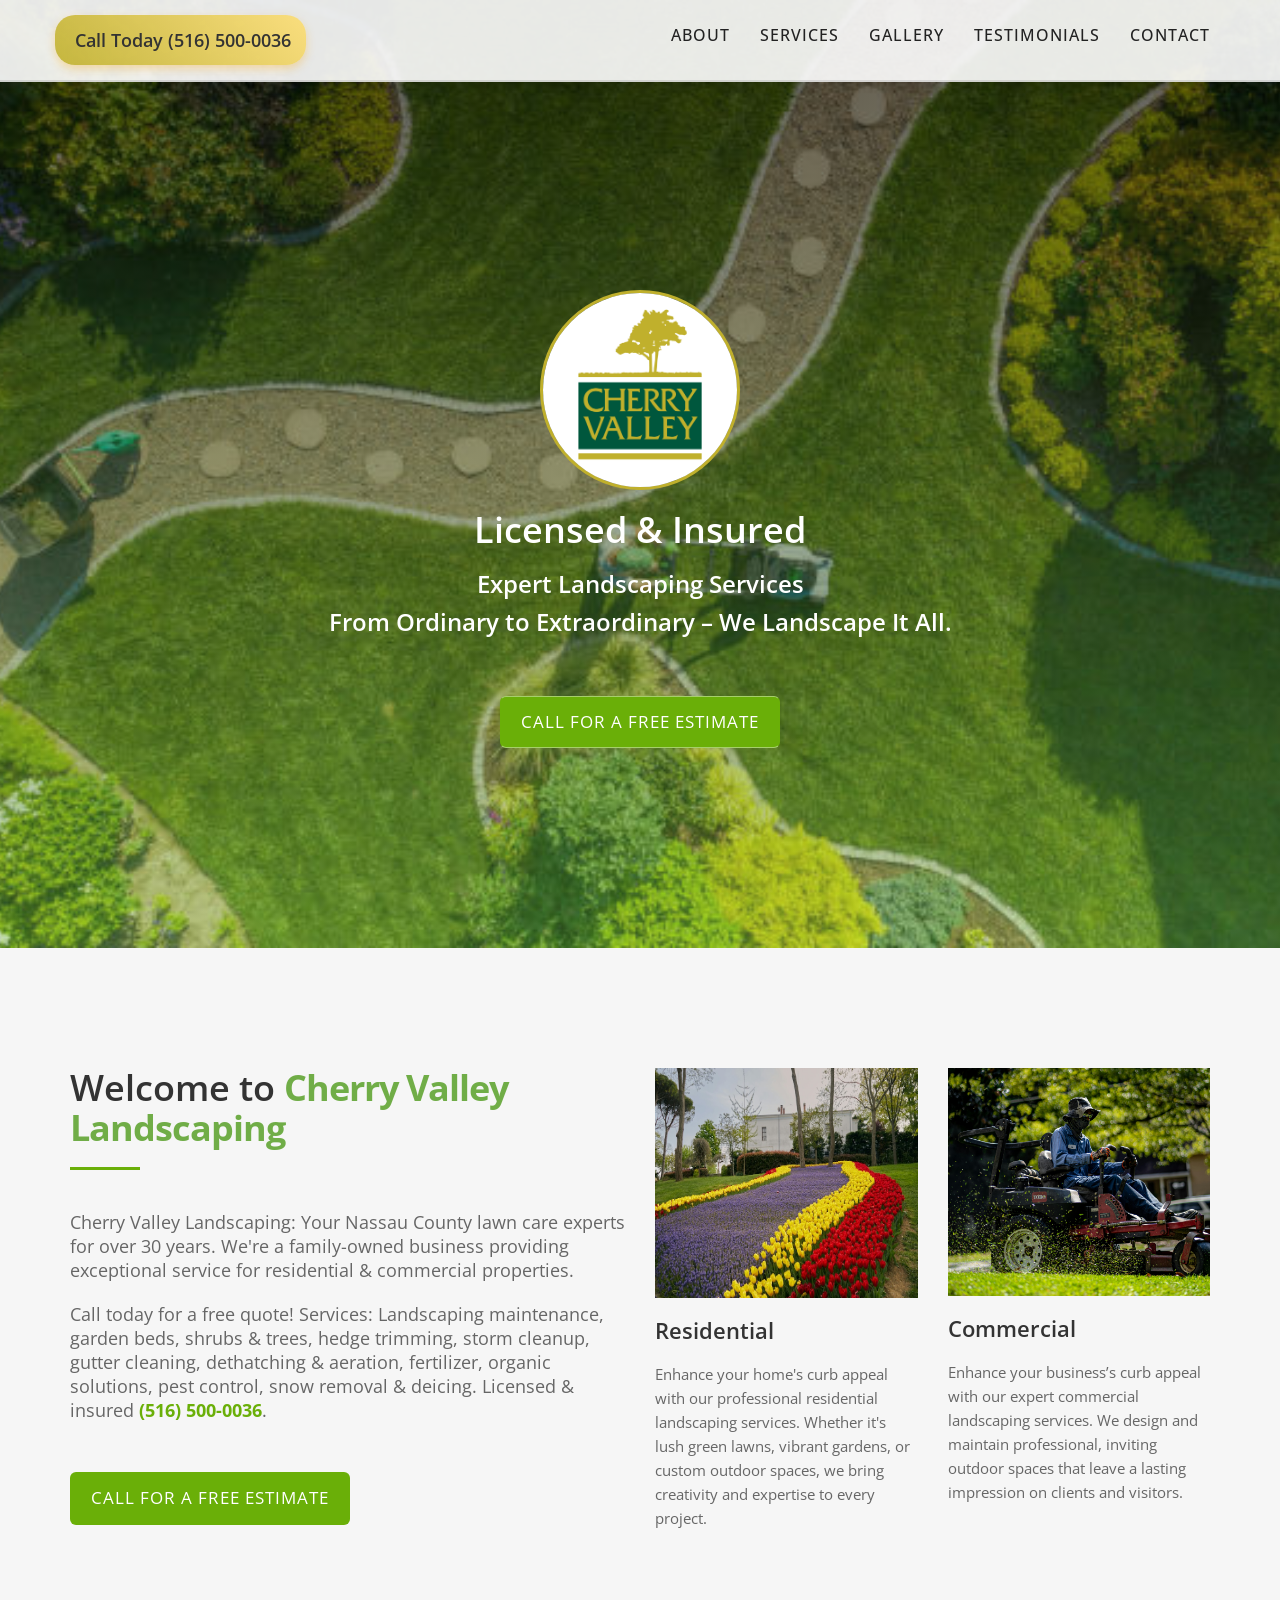
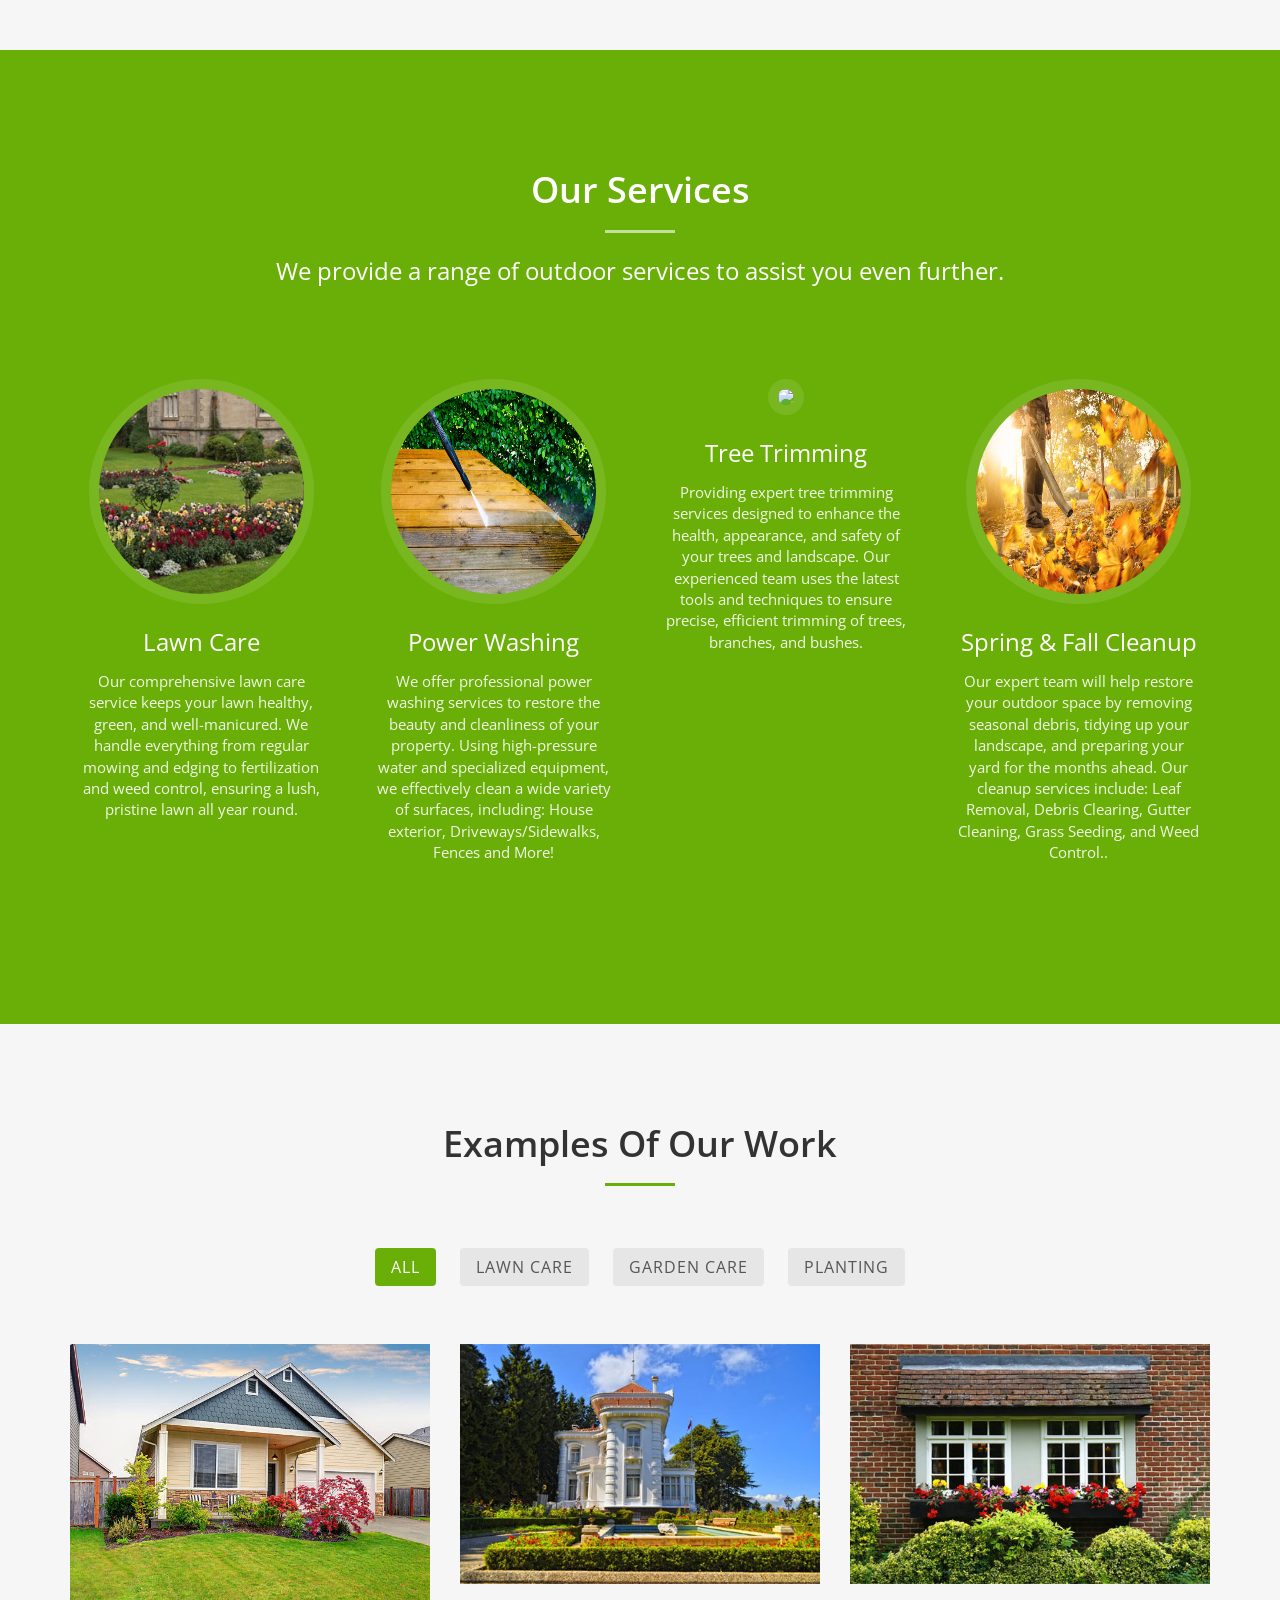
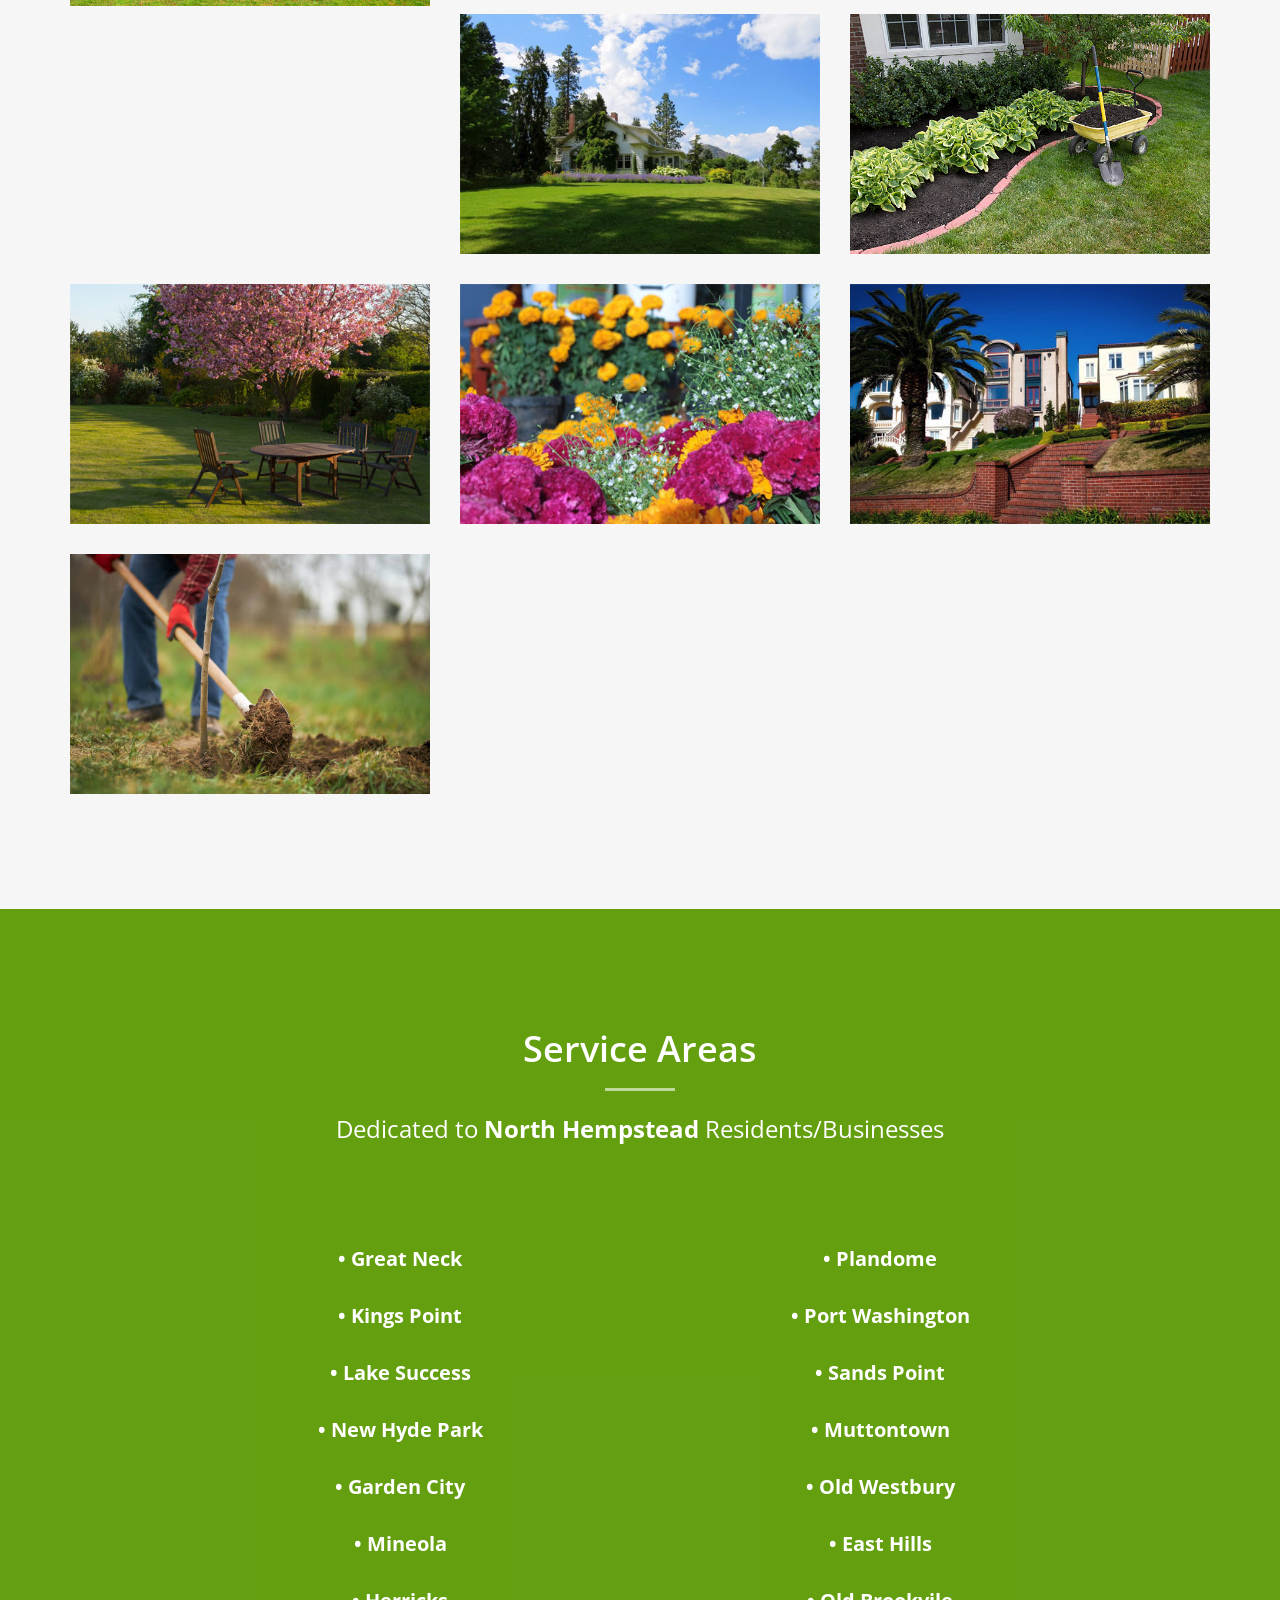
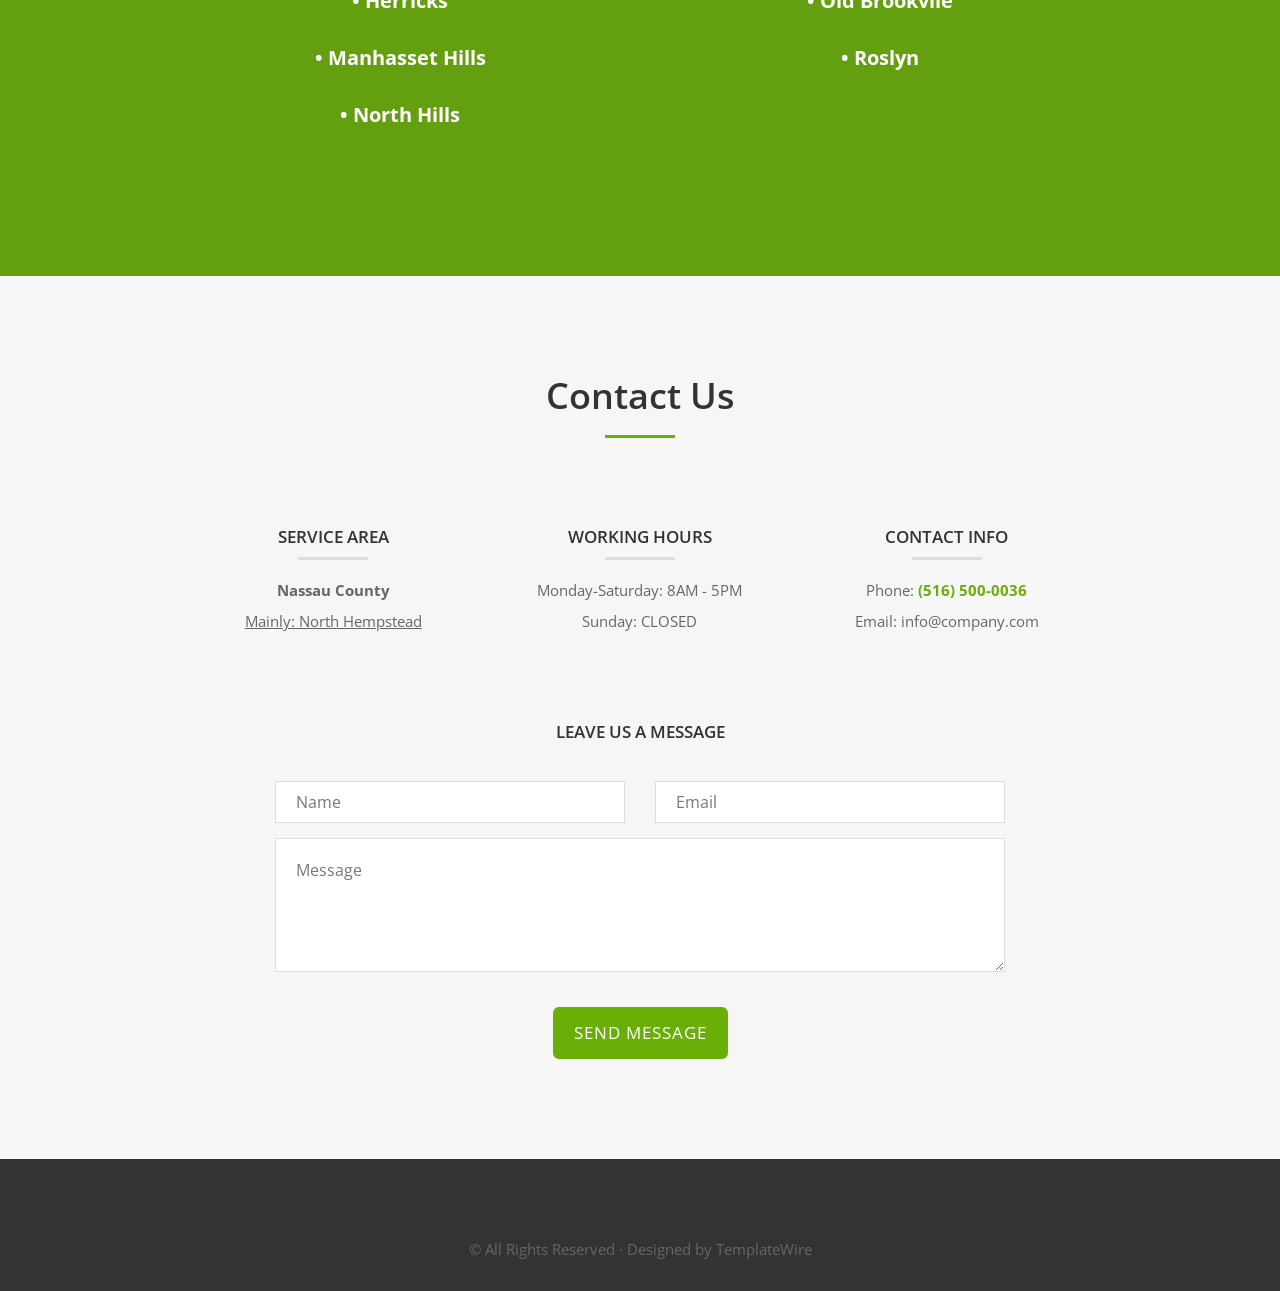
==== index.html @ ceebafac "feat: updated form" ====
<!DOCTYPE html>
<html lang="en">
<head>
<meta charset="utf-8">
<meta name="viewport" content="width=device-width, initial-scale=1">
<title>Cherry Valley Landscaping</title>
<meta name="description" content="Landscaping Done Right, Every Time.">
<meta name="author" content="">
<meta property="og:title" content="Cherry Valley Landscaping">
<meta property="og:description" content="Cherry Valley Landscaping: Your Nassau County lawn care experts for over 30 years. We're a family-owned business providing exceptional service for residential & commercial properties">
<meta property="og:image" content="img/cherry-valley-logo-2.png">
<meta property="og:url" content="https://cherryvalley-landscaping.com/">
<meta property="og:type" content="website">

<!-- Favicons
    ================================================== -->
<link rel="shortcut icon" href="img/favicon.ico" type="image/x-icon">
<link rel="apple-touch-icon" href="img/apple-touch-icon.png">

<!-- Bootstrap -->
<link rel="stylesheet" type="text/css"  href="css/bootstrap.css">
<link rel="stylesheet" type="text/css" href="fonts/font-awesome/css/font-awesome.css">
<!-- <link rel="stylesheet" href="https://cdnjs.cloudflare.com/ajax/libs/font-awesome/4.7.0/css/font-awesome.min.css"> -->

<!-- Slider
    ================================================== -->
<link href="css/owl.carousel.css" rel="stylesheet" media="screen">
<link href="css/owl.theme.css" rel="stylesheet" media="screen">

<!-- Stylesheet
    ================================================== -->
<link rel="stylesheet" type="text/css" href="css/style.css">
<link rel="stylesheet" type="text/css" href="css/nivo-lightbox/nivo-lightbox.css">
<link rel="stylesheet" type="text/css" href="css/nivo-lightbox/default.css">
<link href="https://fonts.googleapis.com/css?family=Open+Sans:300,400,600,700" rel="stylesheet">

<!-- HTML5 shim and Respond.js for IE8 support of HTML5 elements and media queries -->
<!-- WARNING: Respond.js doesn't work if you view the page via file:// -->
<!--[if lt IE 9]>
      <script src="https://oss.maxcdn.com/html5shiv/3.7.2/html5shiv.min.js"></script>
      <script src="https://oss.maxcdn.com/respond/1.4.2/respond.min.js"></script>
    <![endif]-->
<style>
  #header .logo-container {
    text-align: center;
    margin-bottom: 20px; /* Adjust spacing as needed */
  }

  #header .logo {
    width: 200px; /* Adjust size as needed */
    height: 200px; /* Ensure width and height are equal for a perfect circle */
    border-radius: 50%; /* Makes the image circular */
    border: 3px solid #c0b02c; /* Optional: Add a border */
    object-fit: cover; /* Ensures the image scales properly */
  }
</style>
</head>
<body id="page-top" data-spy="scroll" data-target=".navbar-fixed-top">
<!-- Navigation
    ==========================================-->
  <nav id="menu" class="navbar navbar-default navbar-fixed-top">
    <div class="container"> 
      <div class="navbar-header">
        <!-- Mobile Toggle Button -->
        <button type="button" class="navbar-toggle collapsed" data-toggle="collapse" data-target="#bs-navbar">
          <span class="sr-only">Toggle navigation</span> 
          <span class="icon-bar"></span> 
          <span class="icon-bar"></span> 
          <span class="icon-bar"></span> 
        </button>
        
        <!-- Navbar Brand (Phone Number) -->
        <a class="navbar-brand page-scroll" href="tel:516-500-0036">
          <i class="fa fa-phone"></i> Call Today (516) 500-0036
        </a>
      </div>
  
      <!-- Navbar Links -->
      <div class="collapse navbar-collapse" id="bs-navbar">
        <ul class="nav navbar-nav navbar-right">
          <li><a href="#about" class="page-scroll">About</a></li>
          <li><a href="#services" class="page-scroll">Services</a></li>
          <li><a href="#portfolio" class="page-scroll">Gallery</a></li>
          <li><a href="#testimonials" class="page-scroll">Testimonials</a></li>
          <li><a href="#contact" class="page-scroll">Contact</a></li>
        </ul>
      </div>
    </div>
  </nav>
    
<!-- Header -->
<header id="header">
  <div class="intro">
    <div class="overlay">
      <div class="container">
        <div class="row">
          <div class="col-md-8 col-md-offset-2 intro-text">
            <!-- Logo Section -->
            <div class="logo-container">
              <img src="img/cherry-valley-logo-2.png" alt="Logo" class="logo">
            </div>
            <!-- Content -->
            <h2 style="color: #ffff;">Licensed & Insured</h2>
            <p style="margin-top: 0px; margin-bottom: 0px; font-weight: 600; font-size: x-large;">Expert Landscaping Services</p>
            <p style="margin-top: 10px; font-weight: 600; font-size: x-large;">From Ordinary to Extraordinary – We Landscape It All.</p>
            <a href="tel:516-500-0036" class="btn btn-custom btn-lg page-scroll">Call For A Free Estimate</a>
          </div>
        </div>
      </div>
    </div>
  </div>
</header>
<!-- About Section -->
<div id="about">
  <div class="container">
    <div class="row">
      <div class="col-xs-12 col-md-6">
        <div class="about-text">
          <h2>Welcome to <span>Cherry Valley Landscaping</span></h2>
          <hr>
          <p style="font-size: large;">Cherry Valley Landscaping: Your Nassau County lawn care experts for over 30 years. We're a family-owned business providing exceptional service for residential & commercial properties.</p>
          <p style="font-size: large;">Call today for a free quote! Services: Landscaping maintenance, garden beds, shrubs & trees, hedge trimming, storm cleanup, gutter cleaning, dethatching & aeration, fertilizer, organic solutions, pest control, snow removal & deicing. Licensed & insured <a href="tel:516-500-0036" style="font-weight:bold;">(516) 500-0036</a>.</p>
          <a href="tel:516-500-0036" class="btn btn-custom btn-lg page-scroll">Call For A Free Estimate</a> </div>
      </div>
      <div class="col-xs-12 col-md-3">
        <div class="about-media"> <img style="height: 230px;" src="img/garden-care-about.jpg" alt=" "> </div>
        <div class="about-desc">
          <h3>Residential</h3>
          <p>Enhance your home's curb appeal with our professional residential landscaping services. Whether it's lush green lawns, vibrant gardens, or custom outdoor spaces, we bring creativity and expertise to every project.</p>
        </div>
      </div>
      <div class="col-xs-12 col-md-3">
        <div class="about-media"> <img src="img/lawn-mowing-motorized.jpg" alt=" "> </div>
        <div class="about-desc">
          <h3>Commercial</h3>
          <p>Enhance your business’s curb appeal with our expert commercial landscaping services. We design and maintain professional, inviting outdoor spaces that leave a lasting impression on clients and visitors.</p>
        </div>
      </div>
    </div>
  </div>
</div>
<!-- Services Section -->
<div id="services">
  <div class="container">
    <div class="col-md-10 col-md-offset-1 section-title text-center">
      <h2>Our Services</h2>
      <hr>
      <h3>We provide a range of outdoor services to assist you even further.</h3>
    </div>
    <div class="row">
      <div class="col-md-3 text-center">
        <div class="service-media"> <img src="img/services/service-2.jpg" alt=" "> </div>
        <div class="service-desc">
          <h3>Lawn Care</h3>
          <p>Our comprehensive lawn care service keeps your lawn healthy, green, and well-manicured. We handle everything from regular mowing and edging to fertilization and weed control, ensuring a lush, pristine lawn all year round.</p>
        </div>
      </div>
      <div class="col-md-3 text-center">
        <div class="service-media"> <img src="img/services/powerwashing.jpg" alt=" "> </div>
        <div class="service-desc">
          <h3>Power Washing</h3>
          <p>We offer professional power washing services to restore the beauty and cleanliness of your property. Using high-pressure water and specialized equipment, we effectively clean a wide variety of surfaces, including: House exterior, Driveways/Sidewalks, Fences and More!</p>
        </div>
      </div>
      <div class="col-md-3 text-center">
        <div class="service-media"> <img src="img/services/shrub-trimming.jpg" alt=" "> </div>
        <div class="service-desc">
          <h3>Tree Trimming</h3>
          <p>Providing expert tree trimming services designed to enhance the health, appearance, and safety of your trees and landscape. Our experienced team uses the latest tools and techniques to ensure precise, efficient trimming of trees, branches, and bushes.</p>
        </div>
      </div>
      <div class="col-md-3 text-center">
        <div class="service-media"> <img src="img/services/fall-cleaning.jpg" alt=" "> </div>
        <div class="service-desc">
          <h3>Spring & Fall Cleanup</h3>
          <p>Our expert team will help restore your outdoor space by removing seasonal debris, tidying up your landscape, and preparing your yard for the months ahead. Our cleanup services include: Leaf Removal, Debris Clearing, Gutter Cleaning, Grass Seeding, and Weed Control..</p>
        </div>
      </div>
    </div>
  </div>
</div>
<!-- Gallery Section -->
<div id="portfolio">
  <div class="container">
    <div class="section-title text-center center">
      <h2>Examples Of Our Work</h2>
      <hr>
      <!-- <p>Lorem ipsum dolor sit amet, consectetur adipiscing elit duis sed dapibus leonec.</p> -->
    </div>
    <div class="categories">
      <ul class="cat">
        <li>
          <ol class="type">
            <li><a href="#" data-filter="*" class="active">All</a></li>
            <li><a href="#" data-filter=".lawn">Lawn Care</a></li>
            <li><a href="#" data-filter=".garden">Garden Care</a></li>
            <li><a href="#" data-filter=".planting">Planting</a></li>
          </ol>
        </li>
      </ul>
      <div class="clearfix"></div>
    </div>
    <div class="row">
      <div class="portfolio-items">
        <div class="col-sm-6 col-md-4 lawn">
          <div class="portfolio-item">
            <div class="hover-bg"> <a href="img/portfolio/demo-house-2.jpg" title="Project Title" data-lightbox-gallery="gallery1">
              <div class="hover-text">
                <!-- <h4>Lorem Ipsum</h4> -->
              </div>
              <img src="img/portfolio/demo-house-2.jpg" class="img-responsive" alt="Project Title"> </a> </div>
          </div>
        </div>
        <div class="col-sm-6 col-md-4 planting">
          <div class="portfolio-item">
            <div class="hover-bg"> <a href="img/portfolio/02-large.jpg" title="Project Title" data-lightbox-gallery="gallery1">
              <div class="hover-text">
                <!-- <h4>Adipiscing Elit</h4> -->
              </div>
              <img src="img/portfolio/02-small.jpg" class="img-responsive" alt="Project Title"> </a> </div>
          </div>
        </div>
        <div class="col-sm-6 col-md-4 lawn">
          <div class="portfolio-item">
            <div class="hover-bg"> <a href="img/portfolio/03-large.jpg" title="Project Title" data-lightbox-gallery="gallery1">
              <div class="hover-text">
                <!-- <h4>Lorem Ipsum</h4> -->
              </div>
              <img src="img/portfolio/03-small.jpg" class="img-responsive" alt="Project Title"> </a> </div>
          </div>
        </div>
        <div class="col-sm-6 col-md-4 lawn">
          <div class="portfolio-item">
            <div class="hover-bg"> <a href="img/portfolio/04-large.jpg" title="Project Title" data-lightbox-gallery="gallery1">
              <div class="hover-text">
                <!-- <h4>Lorem Ipsum</h4> -->
              </div>
              <img src="img/portfolio/04-small.jpg" class="img-responsive" alt="Project Title"> </a> </div>
          </div>
        </div>
        <div class="col-sm-6 col-md-4 planting">
          <div class="portfolio-item">
            <div class="hover-bg"> <a href="img/portfolio/repotting.jpg" title="Project Title" data-lightbox-gallery="gallery1">
              <div class="hover-text">
                <!-- <h4>Adipiscing Elit</h4> -->
              </div>
              <img src="img/portfolio/repotting.jpg" class="img-responsive" alt="Project Title"> </a> </div>
          </div>
        </div>
        <div class="col-sm-6 col-md-4 garden">
          <div class="portfolio-item">
            <div class="hover-bg"> <a href="img/portfolio/06-large.jpg" title="Project Title" data-lightbox-gallery="gallery1">
              <div class="hover-text">
                <!-- <h4>Dolor Sit</h4> -->
              </div>
              <img src="img/portfolio/06-small.jpg" class="img-responsive" alt="Project Title"> </a> </div>
          </div>
        </div>
        <div class="col-sm-6 col-md-4 garden">
          <div class="portfolio-item">
            <div class="hover-bg"> <a href="img/portfolio/07-large.jpg" title="Project Title" data-lightbox-gallery="gallery1">
              <div class="hover-text">
                <!-- <h4>Dolor Sit</h4> -->
              </div>
              <img src="img/portfolio/07-small.jpg" class="img-responsive" alt="Project Title"> </a> </div>
          </div>
        </div>
        <div class="col-sm-6 col-md-4 lawn">
          <div class="portfolio-item">
            <div class="hover-bg"> <a href="img/portfolio/08-large.jpg" title="Project Title" data-lightbox-gallery="gallery1">
              <div class="hover-text">
                <!-- <h4>Lorem Ipsum</h4> -->
              </div>
              <img src="img/portfolio/08-small.jpg" class="img-responsive" alt="Project Title"> </a> </div>
          </div>
        </div>
        <div class="col-sm-6 col-md-4 planting">
          <div class="portfolio-item">
            <div class="hover-bg"> <a href="img/portfolio/treeplanting.jpg" title="Project Title" data-lightbox-gallery="gallery1">
              <div class="hover-text">
                <!-- <h4>Adipiscing Elit</h4> -->
              </div>
              <img src="img/portfolio/treeplanting.jpg" class="img-responsive" alt="Project Title"> </a> </div>
          </div>
        </div>
      </div>
    </div>
  </div>
</div>
<!-- Testimonials Section -->
<!-- <div id="testimonials" class="text-center">
  <div class="overlay">
    <div class="container">
      <div class="section-title">
        <h2>Testimonials</h2>
        <hr>
      </div>
      <div class="row">
        <div class="col-md-10 col-md-offset-1">
          <div id="testimonial" class="owl-carousel owl-theme">
            <div class="item">
              <p>"Lorem ipsum dolor sit amet, consectetur adipiscing elit. Duis sed dapibus leo nec ornare diam. Sed commodo nibh ante facilisis bibendum dolor feugiat at duis sed dapibus leo nec ornare diam."</p>
              <p>- John DOE, Parker County, TX</p>
            </div>
            <div class="item">
              <p>"Lorem ipsum dolor sit amet, consectetur adipiscing elit. Duis sed dapibus leo nec ornare diam. Sed commodo nibh ante facilisis bibendum dolor feugiat at duis sed dapibus leo nec ornare diam."</p>
              <p>- Jenny DOE, Parker County, TX</p>
            </div>
            <div class="item">
              <p>"Lorem ipsum dolor sit amet, consectetur adipiscing elit. Duis sed dapibus leo nec ornare diam. Sed commodo nibh ante facilisis bibendum dolor feugiat at duis sed dapibus leo nec ornare diam."</p>
              <p>- John DOE, Parker County, TX</p>
            </div>
            <div class="item">
              <p>"Lorem ipsum dolor sit amet, consectetur adipiscing elit. Duis sed dapibus leo nec ornare diam. Sed commodo nibh ante facilisis bibendum dolor feugiat at duis sed dapibus leo nec ornare diam."</p>
              <p>- John DOE, Parker County, TX</p>
            </div>
          </div>
        </div>
      </div>
    </div>
  </div>
</div> -->
<!-- Service Areas -->
<div id="service-areas" class="text-center">
  <div class="overlay">
    <div class="container">
      <div class="col-md-10 col-md-offset-1 section-title text-center">
        <h2>Service Areas</h2>
        <hr>
        <h3 style="color: #fff; font-size: 24px; font-weight: 400; padding: 5px 0;">Dedicated to <span style="font-weight: bold;">North Hempstead</span> Residents/Businesses</h3>
      </div>
      <div class="row">
        <div class="col-md-10 col-md-offset-1">
          <ul class="location-list">
            <li class="item">
              <p style="font-weight: bold;">• Great Neck</p>
              <p style="font-weight: bold;">• Kings Point</p>
              <p style="font-weight: bold;">• Lake Success</p>
              <p style="font-weight: bold;">• New Hyde Park</p>
              <p style="font-weight: bold;">• Garden City</p>
              <p style="font-weight: bold;">• Mineola</p>
              <p style="font-weight: bold;">• Herricks</p>
              <p style="font-weight: bold;">• Manhasset Hills</p>
              <p style="font-weight: bold;">• North Hills</p>
            </li>
            <li class="item">
              <p style="font-weight: bold;">• Plandome</p>
              <p style="font-weight: bold;">• Port Washington</p>
              <p style="font-weight: bold;">• Sands Point</p>
              <p style="font-weight: bold;">• Muttontown</p>
              <p style="font-weight: bold;">• Old Westbury</p>
              <p style="font-weight: bold;">• East Hills</p>
              <p style="font-weight: bold;">• Old Brookvile</p>
              <p style="font-weight: bold;">• Roslyn</p>
            </li>
          </ul>
        </div>
      </div>
    </div>
  </div>
</div>
<!-- Contact Section -->
<div id="contact" class="text-center">
  <div class="container">
    <div class="section-title text-center">
      <h2>Contact Us</h2>
      <hr>
      <!-- <p>Lorem ipsum dolor sit amet, consectetur adipiscing elit duis sed dapibus leonec.</p> -->
    </div>
    <div class="col-md-10 col-md-offset-1 contact-info">
      <div class="col-md-4">
        <h3>Service Area</h3>
        <hr>
        <div class="contact-item">
          <p style="font-weight: bold;">Nassau County</p>
          <p style="text-decoration: underline;">Mainly: North Hempstead</p>
        </div>
      </div>
      <div class="col-md-4">
        <h3>Working Hours</h3>
        <hr>
        <div class="contact-item">
          <p>Monday-Saturday: 8AM - 5PM</p>
          <p>Sunday: CLOSED</p>
        </div>
      </div>
      <div class="col-md-4">
        <h3>Contact Info</h3>
        <hr>
        <div class="contact-item">
          <p>Phone: <a href="tel:516-500-0036" style="font-weight:bold;">(516) 500-0036</a></p>
          <p>Email: info@company.com</p>
        </div>
      </div>
    </div>
    <div class="col-md-8 col-md-offset-2">
      <h3>Leave us a message</h3>
      <form name="sentMessage" id="contactForm" novalidate>
        <div class="row">
          <div class="col-md-6">
            <div class="form-group">
              <input type="text" id="name" class="form-control" placeholder="Name" name="entry.2005620554" required="required">
              <p class="help-block text-danger"></p>
            </div>
          </div>
          <div class="col-md-6">
            <div class="form-group">
              <input type="email" id="email" class="form-control" placeholder="Email" name="entry.1045781291" required="required">
              <p class="help-block text-danger"></p>
            </div>
          </div>
        </div>
        <div class="form-group">
          <textarea name="message" id="message" class="form-control" rows="4" placeholder="Message" required name="entry.839337160"></textarea>
          <p class="help-block text-danger"></p>
        </div>
        <div id="success"></div>
        <button type="submit" class="btn btn-custom btn-lg">Send Message</button>
      </form>
    </div>
  </div>
</div>
<!-- Footer Section -->
<div id="footer">
  <div class="container text-center">
    <div class="col-md-8 col-md-offset-2">
      <div class="social">
        <ul>
          <!-- <li><a href="#"><i class="fa fa-facebook"></i></a></li>
          <li><a href="#"><i class="fa fa-twitter"></i></a></li>
          <li><a href="#"><i class="fa fa-google-plus"></i></a></li> -->
        </ul>
      </div>
      <p>&copy; All Rights Reserved · Designed by TemplateWire</a></p>
    </div>
  </div>
</div>
<script type="text/javascript" src="js/jquery.1.11.1.js"></script> 
<script type="text/javascript" src="js/bootstrap.js"></script> 
<script type="text/javascript" src="js/SmoothScroll.js"></script> 
<script type="text/javascript" src="js/nivo-lightbox.js"></script> 
<script type="text/javascript" src="js/jquery.isotope.js"></script> 
<script type="text/javascript" src="js/owl.carousel.js"></script> 
<script type="text/javascript" src="js/jqBootstrapValidation.js"></script> 
<script type="text/javascript" src="js/contact_me.js"></script> 
<script type="text/javascript" src="js/main.js"></script>
</body>
</html>
---- css/style.css ----
body, html {
	font-family: 'Open Sans', sans-serif;
	text-rendering: optimizeLegibility !important;
	-webkit-font-smoothing: antialiased !important;
	color: #666;
	font-weight: 400;
	width: 100% !important;
	height: 100% !important;
}
h2 {
	margin: 0 0 20px 0;
	font-weight: 600;
	font-size: 36px;
	color: #333;
}
h3, h4 {
	font-size: 20px;
	font-weight: 400;
	color: #333;
}
h5 {
	text-transform: uppercase;
	font-weight: 700;
	line-height: 20px;
}
p {
	font-size: 15px;
}
p.intro {
	margin: 12px 0 0;
	line-height: 24px;
}
a {
	color: #6aaf08;
	font-weight: 400;
}
a:hover, a:focus {
	text-decoration: none;
	color: #222;
}
ul, ol {
	list-style: none;
}
.clearfix:after {
	visibility: hidden;
	display: block;
	font-size: 0;
	content: " ";
	clear: both;
	height: 0;
}
.clearfix {
	display: inline-block;
}
* html .clearfix {
	height: 1%;
}
.clearfix {
	display: block;
}
ul, ol {
	padding: 0;
	webkit-padding: 0;
	moz-padding: 0;
}
hr {
	height: 3px;
	width: 70px;
	text-align: center;
	position: relative;
	background: #6aaf08;
	margin: 0 auto;
	margin-bottom: 20px;
	border: 0;
}
/* Navigation */
/* General Navbar Styling */
#menu {
	padding: 15px;
	transition: all 0.5s ease-in-out;
	background-color: rgba(255, 255, 255, 0.9); /* Light background for visibility */
	border-bottom: 2px solid rgba(0, 0, 0, 0.1);
	box-shadow: 0 2px 10px rgba(0, 0, 0, 0.1);
}

/* Style the hamburger menu button */
.navbar-toggle {
	background-color: transparent; /* Dark background */
	border-color: #00573d !important; /* Slightly lighter border */
}

/* Change the three bars inside the hamburger menu */
.navbar-toggle .icon-bar {
	background-color: #00573d; /* White bars */
}

/* Change the hover effect */
.navbar-toggle:hover, .navbar-toggle:focus {
	background-color: #00573d; /* Slightly lighter dark */
	border-color: #00573d;
}

/* Style menu items */
.navbar-default .navbar-nav > li > a {
	color: #222 !important; /* Dark text */
	font-weight: bold;
	padding: 10px 15px;
}
/* --? */

/* Hover effect for menu items */
/* .navbar-default .navbar-nav > li > a:hover {
	color: #6aaf08;
} */

/* Navbar Brand (Phone Link) */
#menu .navbar-brand {
	font-size: 18px;
	font-weight: 600;
	color: #333;
	display: inline-flex;
	align-items: center;
	gap: 5px;
	background: linear-gradient(45deg, rgba(192, 176, 44, 0.9), rgba(255, 220, 100, 0.8));
	padding: 10px 15px;
	border-radius: 20px;
	text-decoration: none;
	box-shadow: 0 4px 10px rgba(255, 165, 0, 0.3);
}

#menu .navbar-brand:hover {
	transform: translateY(-2px);
	box-shadow: 0 6px 15px rgba(255, 165, 0, 0.4);
}

/* Navbar Links */
#menu.navbar-default .navbar-nav > li > a {
	text-transform: uppercase;
	color: #333;
	font-size: 16px;
	font-weight: 500;
	letter-spacing: 1px;
	padding: 10px 15px;
	transition: all 0.3s ease;
}

/* Hover Effect */
#menu.navbar-default .navbar-nav > li > a:hover {
	color: #6aaf08;
	text-decoration: underline;
}

/* Active Link */
.navbar-default .navbar-nav > .active > a, 
.navbar-default .navbar-nav > .active > a:hover, 
.navbar-default .navbar-nav > .active > a:focus {
	color: #6aaf08;
	background-color: transparent;
}

/* Navbar Toggle Button (Hamburger) */
/* .navbar-toggle {
	border-radius: 4px;
	border: 1px solid #6aaf08;
}

.navbar-default .navbar-toggle:hover, 
.navbar-default .navbar-toggle:focus {
	background-color: #6aaf08;
	border-color: #6aaf08;
} */

.navbar-default .navbar-toggle .icon-bar {
	background-color: #00573d;
}

/* Responsive Adjustments */
@media (max-width: 768px) {
	#menu {
		padding: 10px;
	}

	#menu .navbar-brand {
		font-size: 16px;
		padding: 8px 12px;
	}

	#menu .navbar-nav > li > a {
		font-size: 14px;
		padding: 10px;
	}
}
/* -- */
.section-title {
	margin-bottom: 70px;
}
.section-title p {
	font-size: 18px;
	color: #666;
}
.btn-custom {
	text-transform: uppercase;
	color: #fff;
	background-color: #6aaf08;
	padding: 14px 20px;
	letter-spacing: 1px;
	margin: 0;
	font-size: 17px;
	font-weight: 400;
	border-radius: 6px;
	margin-top: 20px;
	transition: all 0.3s;
}
.btn-custom:hover, .btn-custom:focus, .btn-custom.focus, .btn-custom:active, .btn-custom.active {
	color: #fff;
	background-color: #5f9d07;
}
.btn:active, .btn.active {
	background-image: none;
	outline: 0;
	-webkit-box-shadow: none;
	box-shadow: none;
}
a:focus, .btn:focus, .btn:active:focus, .btn.active:focus, .btn.focus, .btn:active.focus, .btn.active.focus {
	outline: none;
	outline-offset: none;
}
/* Header Section */
.intro {
	display: table;
	width: 100%;
	padding: 0;
	background: url(../img/lawn-mowing.jpg) top center no-repeat;
	background-color: #e5e5e5;
	-webkit-background-size: cover;
	-moz-background-size: cover;
	background-size: cover;
	-o-background-size: cover;
}
.intro .overlay {
	/* Permalink - use to edit and share this gradient: http://colorzilla.com/gradient-editor/#000000+0,70ad47+100&0.6+0,0.4+100 */
	background: -moz-linear-gradient(top, rgba(0,0,0,0.6) 0%, rgba(112,173,71,0.4) 100%); /* FF3.6-15 */
	background: -webkit-linear-gradient(top, rgba(0,0,0,0.6) 0%, rgba(112,173,71,0.4) 100%); /* Chrome10-25,Safari5.1-6 */
	background: linear-gradient(to bottom, rgba(0,0,0,0.6) 0%, rgba(112,173,71,0.4) 100%); /* W3C, IE10+, FF16+, Chrome26+, Opera12+, Safari7+ */
filter: progid:DXImageTransform.Microsoft.gradient( startColorstr='#99000000', endColorstr='#6670ad47', GradientType=0 ); /* IE6-9 */
}
.intro .fa {
	font-size: 94px;
	margin-bottom: 40px;
	color: #fff;
}
.intro h1 {
	color: #fff;
	font-size: 64px;
	font-weight: 700;
	letter-spacing: -1px;
	margin-top: 0;
	margin-bottom: 10px;
	text-transform: uppercase;
}
.intro p {
	color: #fff;
	font-size: 22px;
	margin-top: 20px;
	line-height: 28px;
	margin-bottom: 40px;
}
.intro .btn-custom {
	border-top: 1px solid rgba(255,255,255,0.4);
	border-bottom: 1px solid rgba(255,255,255,0.4);
}
header .intro-text {
	padding-top: 290px;
	padding-bottom: 200px;
	text-align: center;
}
/* About Section */
#about {
	padding: 120px 0 80px 0;
	background: #f6f6f6;
}
#about h3 {
	font-size: 22px;
	font-weight: 600;
	margin: 20px 0 0 0;
}
#about .about-text span {
	color: #70ad47;
	font-weight: 700;
	letter-spacing: -1px;
}
#about hr {
	margin-left: 0;
	margin-bottom: 40px;
}
#about .btn {
	margin-top: 40px;
}
#about .about-media img {
	position: relative;
	display: block;
	width: 100%;
	height: auto;
}
#about .about-text, #about .about-desc {
	margin-bottom: 40px;
}
#about p {
	line-height: 24px;
	margin-top: 20px;
}
/* Services Section */
#services {
	padding: 120px 0;
	background: #6aaf08;
}
#services .service-media {
	margin: 10px;
}
#services .service-media img {
	position: relative;
	width: 225px;
	height: 225px;
	border-radius: 50%;
	border: 10px solid rgba(255,255,255,0.1);
}
#services .service-desc {
	margin: 10px 10px 40px;
	text-align: center;
}
#services h2 {
	color: #fff;
}
#services h3 {
	color: #fff;
	font-size: 24px;
	font-weight: 400;
	padding: 5px 0;
}
#services p {
	color: rgba(255,255,255,0.9);
}
#services hr {
	background: rgba(255,255,255,0.6);
}
/* Portfolio Section */
#portfolio {
	padding: 100px 0;
	background: #f6f6f6;
}
.categories {
	text-align: center;
}
ul.cat li {
	display: inline-block;
}
ol.type li {
	display: inline-block;
	margin: 0 10px 40px 10px;
}
ol.type li a {
	color: #555;
	font-size: 16px;
	font-weight: 400;
	padding: 8px 16px;
	background: #e6e6e6;
	border: 0;
	border-radius: 4px;
	letter-spacing: 1px;
	text-transform: uppercase;
	transition: all 0.3s;
}
ol.type li a.active {
	background: #6aaf08;
	color: #fff;
}
ol.type li a:hover {
	background: #6aaf08;
	color: #fff;
}
.isotope-item {
	z-index: 2
}
.isotope-hidden.isotope-item {
	z-index: 1
}
.isotope, .isotope .isotope-item {
	/* change duration value to whatever you like */
	-webkit-transition-duration: 0.8s;
	-moz-transition-duration: 0.8s;
	transition-duration: 0.8s;
}
.isotope-item {
	margin-right: -1px;
	-webkit-backface-visibility: hidden;
	backface-visibility: hidden;
}
.isotope {
	-webkit-backface-visibility: hidden;
	backface-visibility: hidden;
	-webkit-transition-property: height, width;
	-moz-transition-property: height, width;
	transition-property: height, width;
}
.isotope .isotope-item {
	-webkit-backface-visibility: hidden;
	backface-visibility: hidden;
	-webkit-transition-property: -webkit-transform, opacity;
	-moz-transition-property: -moz-transform, opacity;
	transition-property: transform, opacity;
}
.portfolio-item {
	margin: 15px 0;
}
.portfolio-item .hover-bg {
	overflow: hidden;
	position: relative;
	margin: 0 auto;
}
.hover-bg .hover-text {
	position: absolute;
	text-align: center;
	margin: 0 auto;
	color: #fff;
	background: rgba(0, 0, 0, 0.6);
	padding: 30% 0 0 0;
	height: 100%;
	width: 100%;
	opacity: 0;
	transition: all 0.5s;
}
.hover-bg .hover-text>h4 {
	opacity: 0;
	color: #fff;
	-webkit-transform: translateY(100%);
	transform: translateY(100%);
	transition: all 0.3s;
	font-size: 18px;
	letter-spacing: 1px;
	font-weight: 300;
	text-transform: uppercase;
}
.hover-bg:hover .hover-text>h4 {
	opacity: 1;
	-webkit-backface-visibility: hidden;
	-webkit-transform: translateY(0);
	transform: translateY(0);
}
.hover-bg:hover .hover-text {
	opacity: 1;
}
/* Testimonials Section */
#testimonials {
	background: #444 url(../img/testimonials-bg.jpg) center center no-repeat fixed;
	background-size: cover;
}
#testimonials .overlay {
	padding: 120px 0;
	background: rgba(106, 175, 8, 0.85);
}
#testimonials h2 {
	color: #fff;
}
#testimonials hr {
	background: rgba(255,255,255,0.6);
}
#testimonial p {
	color: #fff;
	font-size: 16px;
	font-weight: 400;
	line-height: 32px;
}
.owl-theme .owl-controls .owl-page span {
	display: block;
	width: 12px;
	height: 12px;
	margin: 5px 7px;
	filter: Alpha(Opacity=1);
	opacity: 1;
	border-radius: 50%;
	background: rgba(255,255,255,0.4);
	transition: all 0.5s;
	border: 1px solid rgba(255,255,255,0.3);
}
.owl-theme .owl-controls .owl-page.active span, .owl-theme .owl-controls.clickable .owl-page:hover span {
	filter: Alpha(Opacity=100);
	opacity: 1;
	background: #fff;
	border: 1px solid #fff;
}
.owl-theme .owl-controls .owl-page.active span {
	background: #fff;
	border: 1px solid #fff;
}
/* -SERVICE AREAS- */
#service-areas {
	background: #444 url(../img/service-map.png) center center no-repeat fixed;
	background-size: cover;
}

#service-areas .overlay {
	padding: 120px 0;
	background: rgba(106, 175, 8, 0.85);
}

#service-areas h2 {
	color: #fff;
}

#service-areas hr {
	background: rgba(255, 255, 255, 0.6);
}

#service-areas p {
	color: #222;
	font-size: 20px;
	font-weight: 400;
	line-height: 32px;
}

/* Style the location list */
.location-list {
	list-style-type: none;
	display: flex;
	flex-wrap: wrap;
	justify-content: space-between;
	padding: 0;
	gap: 15px; /* Adds spacing between items */
}

/* Ensure items have a flexible width */
.location-list {
	list-style-type: none;
	display: flex;
	flex-wrap: wrap;
	justify-content: space-between;
	padding: 0;
	gap: 15px; /* Adds spacing between items */
}

/* Default: Two items per row (for desktop) */
.location-list .item {
	flex: 1 1 calc(50% - 20px); /* 2 items per row */
	box-sizing: border-box;
	text-align: center;
}

/* Make text more readable */
.location-list .item p {
	color: #fff !important;
	margin: 5px 0;
	padding: 10px;
	font-size: 25px;
	font-weight: bold;
}

/* Mobile: One item per row */
@media (max-width: 768px) {
	.location-list {
		flex-direction: column; /* Stack items vertically */
		align-items: center;
	}

	.location-list .item {
		width: 90%; /* Full width */
	}
}
/* -- */
/* Contact Section */
#contact {
	padding: 100px 0;
	background: #F6F6F6;
}
#contact .section-title p {
	color: #777;
}
#contact form {
	padding: 0;
	margin-top: 40px;
}
#contact h3 {
	text-transform: uppercase;
	font-size: 17px;
	font-weight: 600;
}
#contact .text-danger {
	color: #cc0033;
	text-align: left;
}
label {
	font-size: 12px;
	font-weight: 400;
	font-family: 'Open Sans', sans-serif;
	float: left;
}
#contact .form-control {
	display: block;
	width: 100%;
	padding: 20px 20px;
	font-size: 16px;
	line-height: 1.42857143;
	color: #444;
	background-color: #fff;
	background-image: none;
	border: 1px solid #ddd;
	border-radius: 0;
	-webkit-box-shadow: none;
	box-shadow: none;
	-webkit-transition: none;
	-o-transition: none;
	transition: none;
}
#contact .form-control:focus {
	outline: 0;
	-webkit-box-shadow: 0 0 15px #ddd;
	box-shadow: 0 0 15px #ddd;
}
.form-control::-webkit-input-placeholder {
color: #777;
}
.form-control:-moz-placeholder {
color: #777;
}
.form-control::-moz-placeholder {
color: #777;
}
.form-control:-ms-input-placeholder {
color: #777;
}
#contact .contact-info {
	margin-bottom: 30px;
}
#contact .contact-info hr {
	background: #ddd;
}
#contact .contact-item {
	margin: 20px 0 40px 0;
}
/* Footer Section*/
#footer {
	background: #333;
	padding: 30px 0 20px;
}
#footer h3 {
	color: #1e7a46;
	font-weight: 400;
	font-size: 18px;
	text-transform: uppercase;
	margin-bottom: 20px;
}
#footer .social {
	margin: 10px 0 50px 0;
}
#footer .social ul li {
	display: inline-block;
	margin: 0 20px;
}
#footer .social i.fa {
	font-size: 22px;
	width: 40px;
	height: 40px;
	padding: 10px;
	background: #444;
	color: #6aaf08;
	border-radius: 50%;
	transition: all 0.3s;
}
#footer .social i.fa:hover {
	background: #6aaf08;
	color: #fff;
}
#footer p {
	color: #666;
	font-size: 15px;
}
#footer a {
	color: #888;
}
#footer a:hover {
	color: #ccc;
}
---- css/nivo-lightbox/default.css ----
/*
 * Nivo Lightbox Default Theme v1.0
 * http://dev7studios.com/nivo-lightbox
 *
 * Copyright 2013, Dev7studios
 * Free to use and abuse under the MIT license.
 * http://www.opensource.org/licenses/mit-license.php
 */
 
 .nivo-lightbox-theme-default * {
    -webkit-box-sizing: initial !important;
    -moz-box-sizing: initial !important;
    box-sizing: initial !important;
 }
.nivo-lightbox-theme-default.nivo-lightbox-overlay { 
	background: #666;
	background: rgba(0,0,0,0.6); 
}
.nivo-lightbox-theme-default .nivo-lightbox-content.nivo-lightbox-loading { background: url(loading.gif) no-repeat 50% 50%; }

.nivo-lightbox-theme-default .nivo-lightbox-nav {
	top: 10%;
	width: 8%;
	height: 80%;
	text-indent: -9999px;
	background-repeat: no-repeat;
	background-position: 50% 50%;
	opacity: 0.5;
}
.nivo-lightbox-theme-default .nivo-lightbox-nav:hover { 
	opacity: 1; 
	background-color: transparent;
}
.nivo-lightbox-theme-default .nivo-lightbox-prev { 
	background-image: url(prev.png); 
	border-radius: 0 3px 3px 0;
}
.nivo-lightbox-theme-default .nivo-lightbox-next { 
	background-image: url(next.png); 
	border-radius: 3px 0 0 3px;
}

.nivo-lightbox-theme-default .nivo-lightbox-close {
	display: block;
	background: url(close.png) no-repeat 5px 5px;
	width: 16px;
	height: 16px;
	text-indent: -9999px;
	padding: 5px;
	opacity: 0.5;
}
.nivo-lightbox-theme-default .nivo-lightbox-close:hover { opacity: 1; }

.nivo-lightbox-theme-default .nivo-lightbox-title-wrap { bottom: -7%; }
.nivo-lightbox-theme-default .nivo-lightbox-title {
	font: 14px/20px 'Helvetica Neue', Helvetica, Arial, sans-serif;
	font-style: normal;
	font-weight: normal;
	background: #000;
	color: #fff;
	padding: 7px 15px;
	border-radius: 30px;
}

.nivo-lightbox-theme-default .nivo-lightbox-image img {
	background: #fff;
	-webkit-box-shadow: 0px 1px 1px rgba(0,0,0,0.4);
	   -moz-box-shadow: 0px 1px 1px rgba(0,0,0,0.4);
	        box-shadow: 0px 1px 1px rgba(0,0,0,0.4);
}
.nivo-lightbox-theme-default .nivo-lightbox-ajax,
.nivo-lightbox-theme-default .nivo-lightbox-inline {
	background: #fff;
	padding: 40px;
	-webkit-box-shadow: 0px 1px 1px rgba(0,0,0,0.4);
	   -moz-box-shadow: 0px 1px 1px rgba(0,0,0,0.4);
	        box-shadow: 0px 1px 1px rgba(0,0,0,0.4);
}

@media (-webkit-min-device-pixel-ratio: 1.3),
       (-o-min-device-pixel-ratio: 2.6/2),
       (min--moz-device-pixel-ratio: 1.3),
       (min-device-pixel-ratio: 1.3),
       (min-resolution: 1.3dppx) {

	.nivo-lightbox-theme-default .nivo-lightbox-content.nivo-lightbox-loading { 
		background-image: url(loading@2x.gif); 
		background-size: 32px 32px;
	}
	.nivo-lightbox-theme-default .nivo-lightbox-prev { 
		background-image: url(prev@2x.png); 
		background-size: 48px 48px;
	}
	.nivo-lightbox-theme-default .nivo-lightbox-next { 
		background-image: url(next@2x.png); 
		background-size: 48px 48px;
	}
	.nivo-lightbox-theme-default .nivo-lightbox-close { 
		background-image: url(close@2x.png); 
		background-size: 16px 16px;
	}
	
}
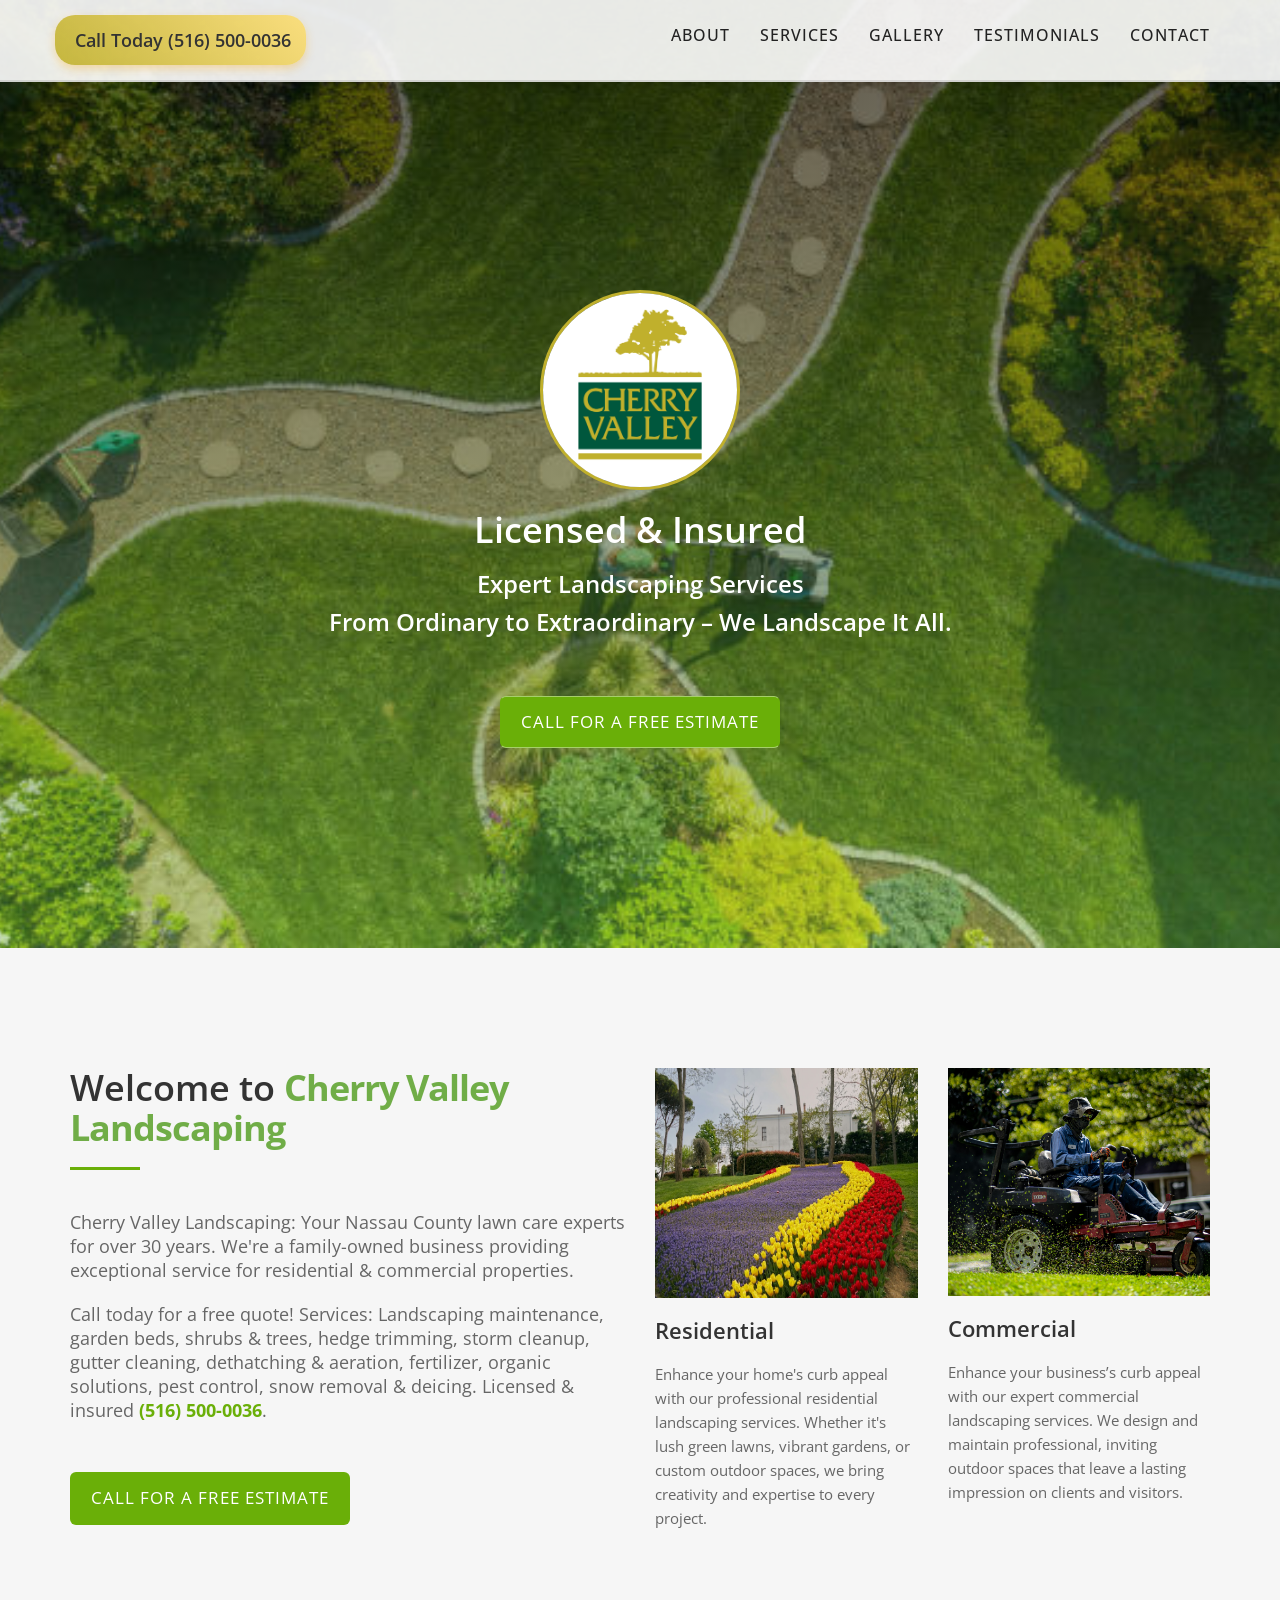
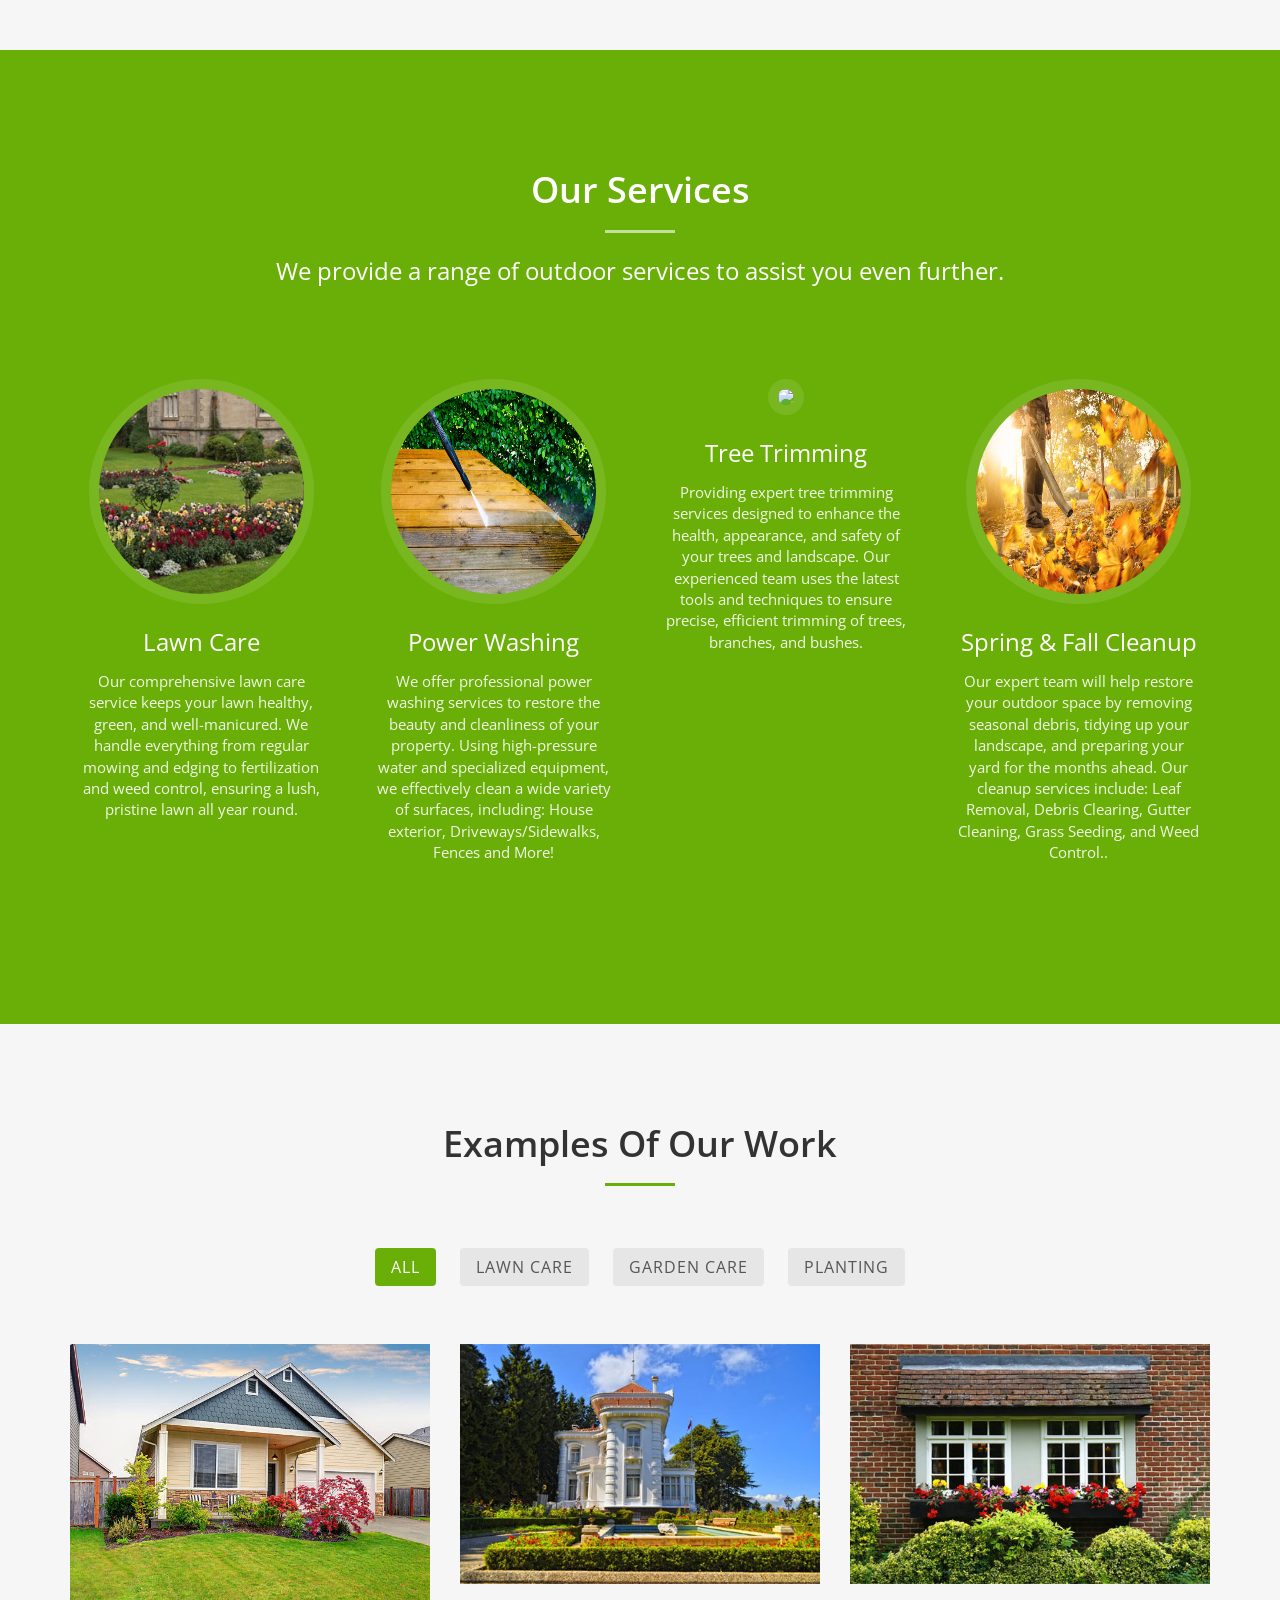
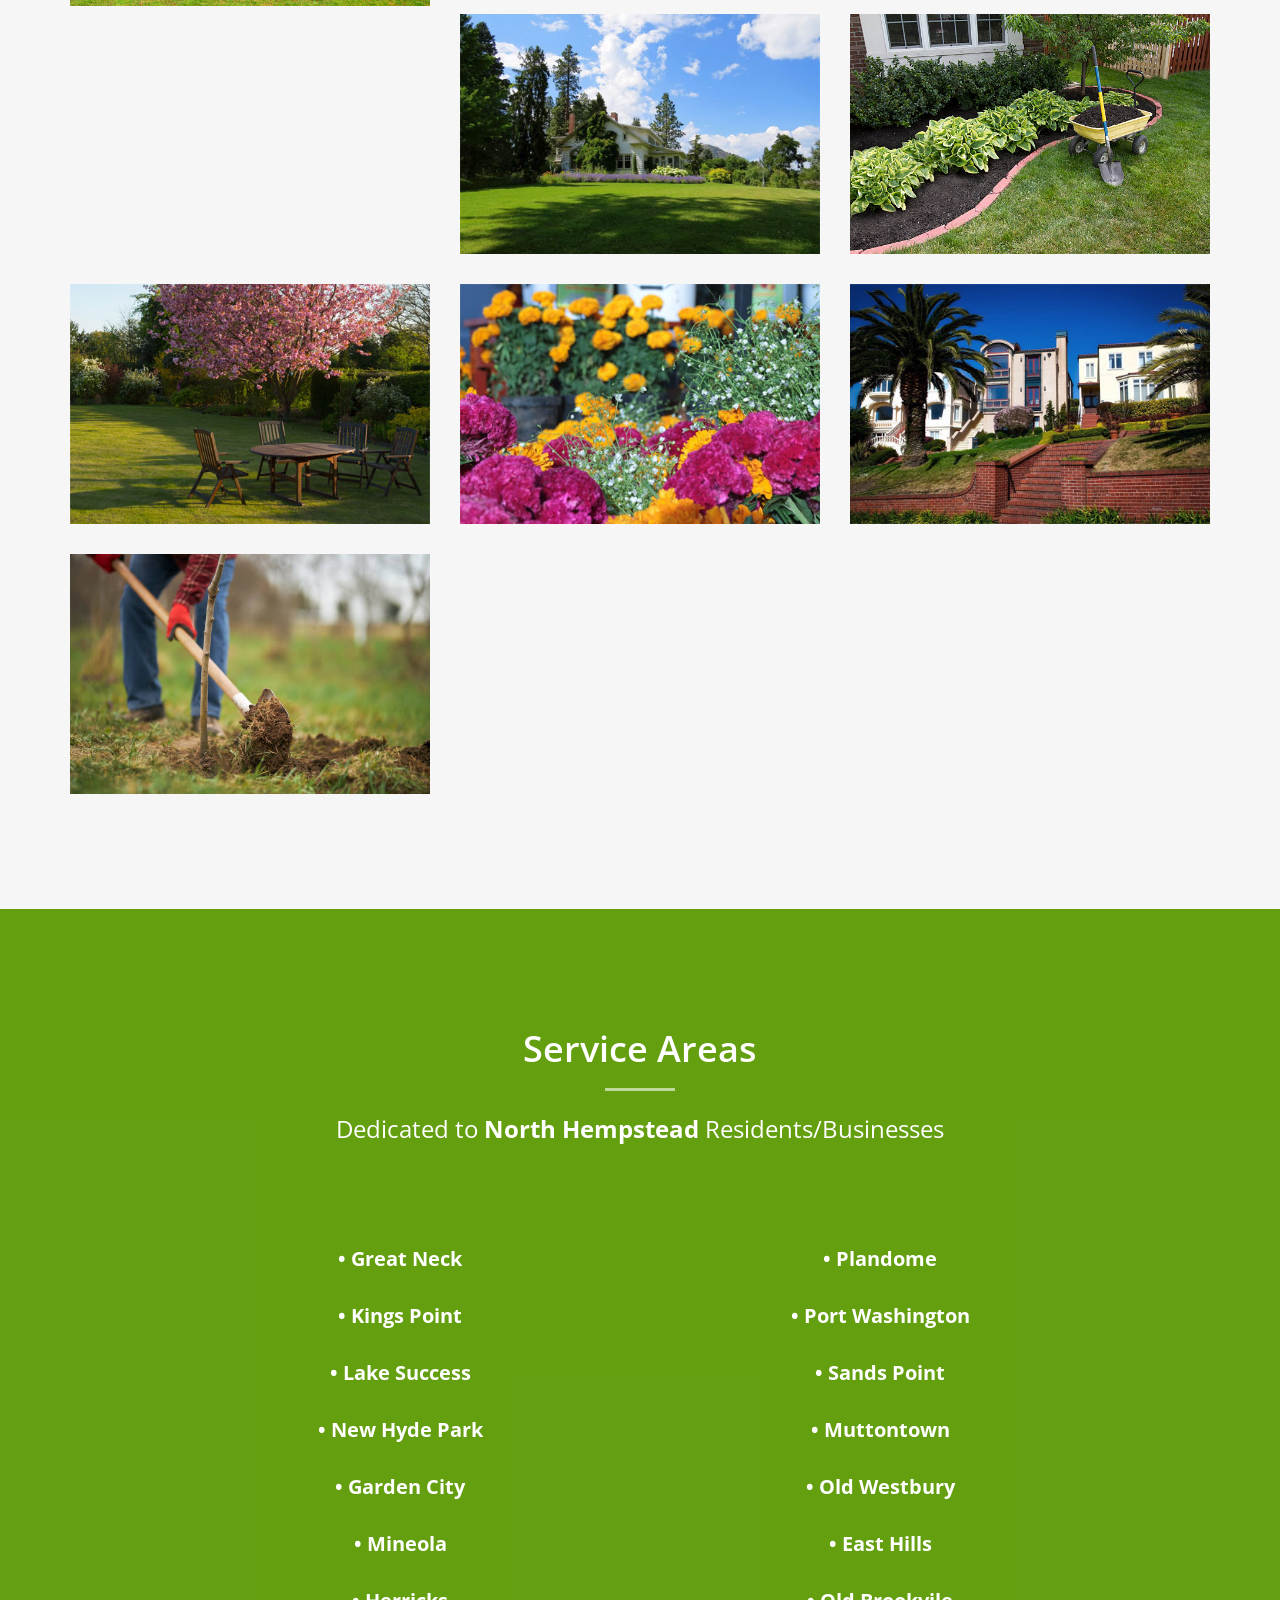
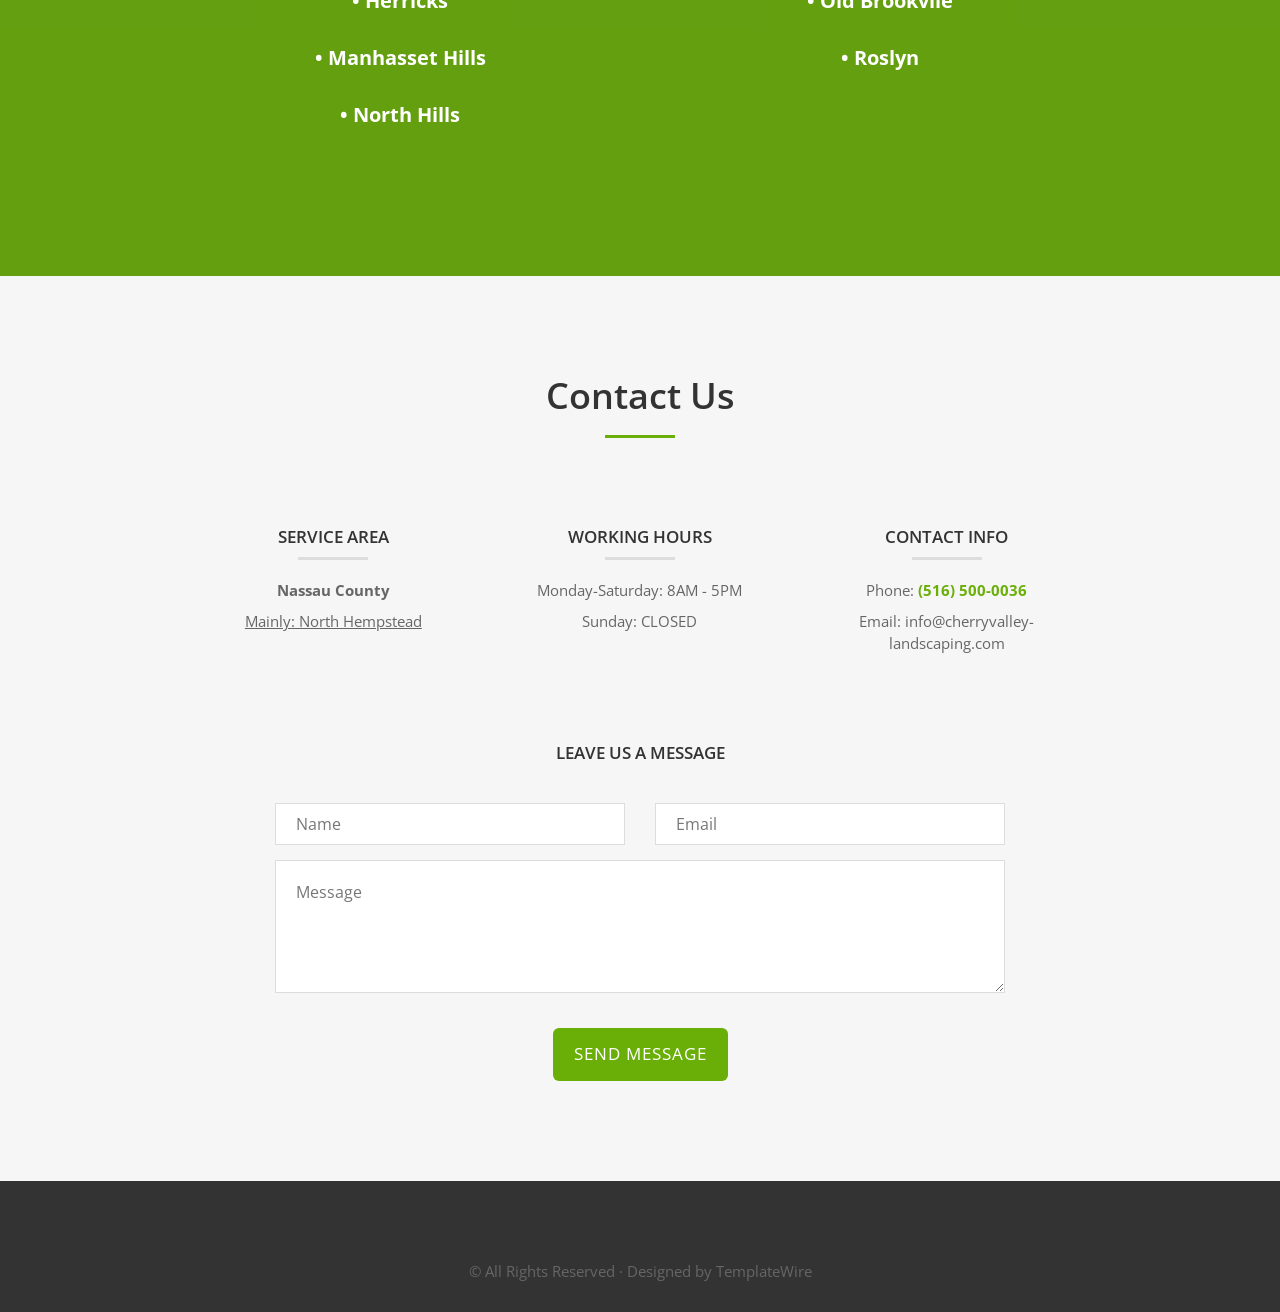
==== commit 1b37c901: "feat: more on contact form" ====
--- a/index.html
+++ b/index.html
@@ -389,13 +389,13 @@
         <hr>
         <div class="contact-item">
           <p>Phone: <a href="tel:516-500-0036" style="font-weight:bold;">(516) 500-0036</a></p>
-          <p>Email: info@company.com</p>
+          <p>Email: info@cherryvalley-landscaping.com</p>
         </div>
       </div>
     </div>
     <div class="col-md-8 col-md-offset-2">
       <h3>Leave us a message</h3>
-      <form name="sentMessage" id="contactForm" novalidate>
+      <form name="sentMessage" id="contactForm" action="https://docs.google.com/forms/u/0/d/e/1FAIpQLSfgNSqJbocx2K4p_u-gTYBH-YdyyfNtlEin60jxugVYjc53VA/formResponse" method="POST" target="_self">
         <div class="row">
           <div class="col-md-6">
             <div class="form-group">
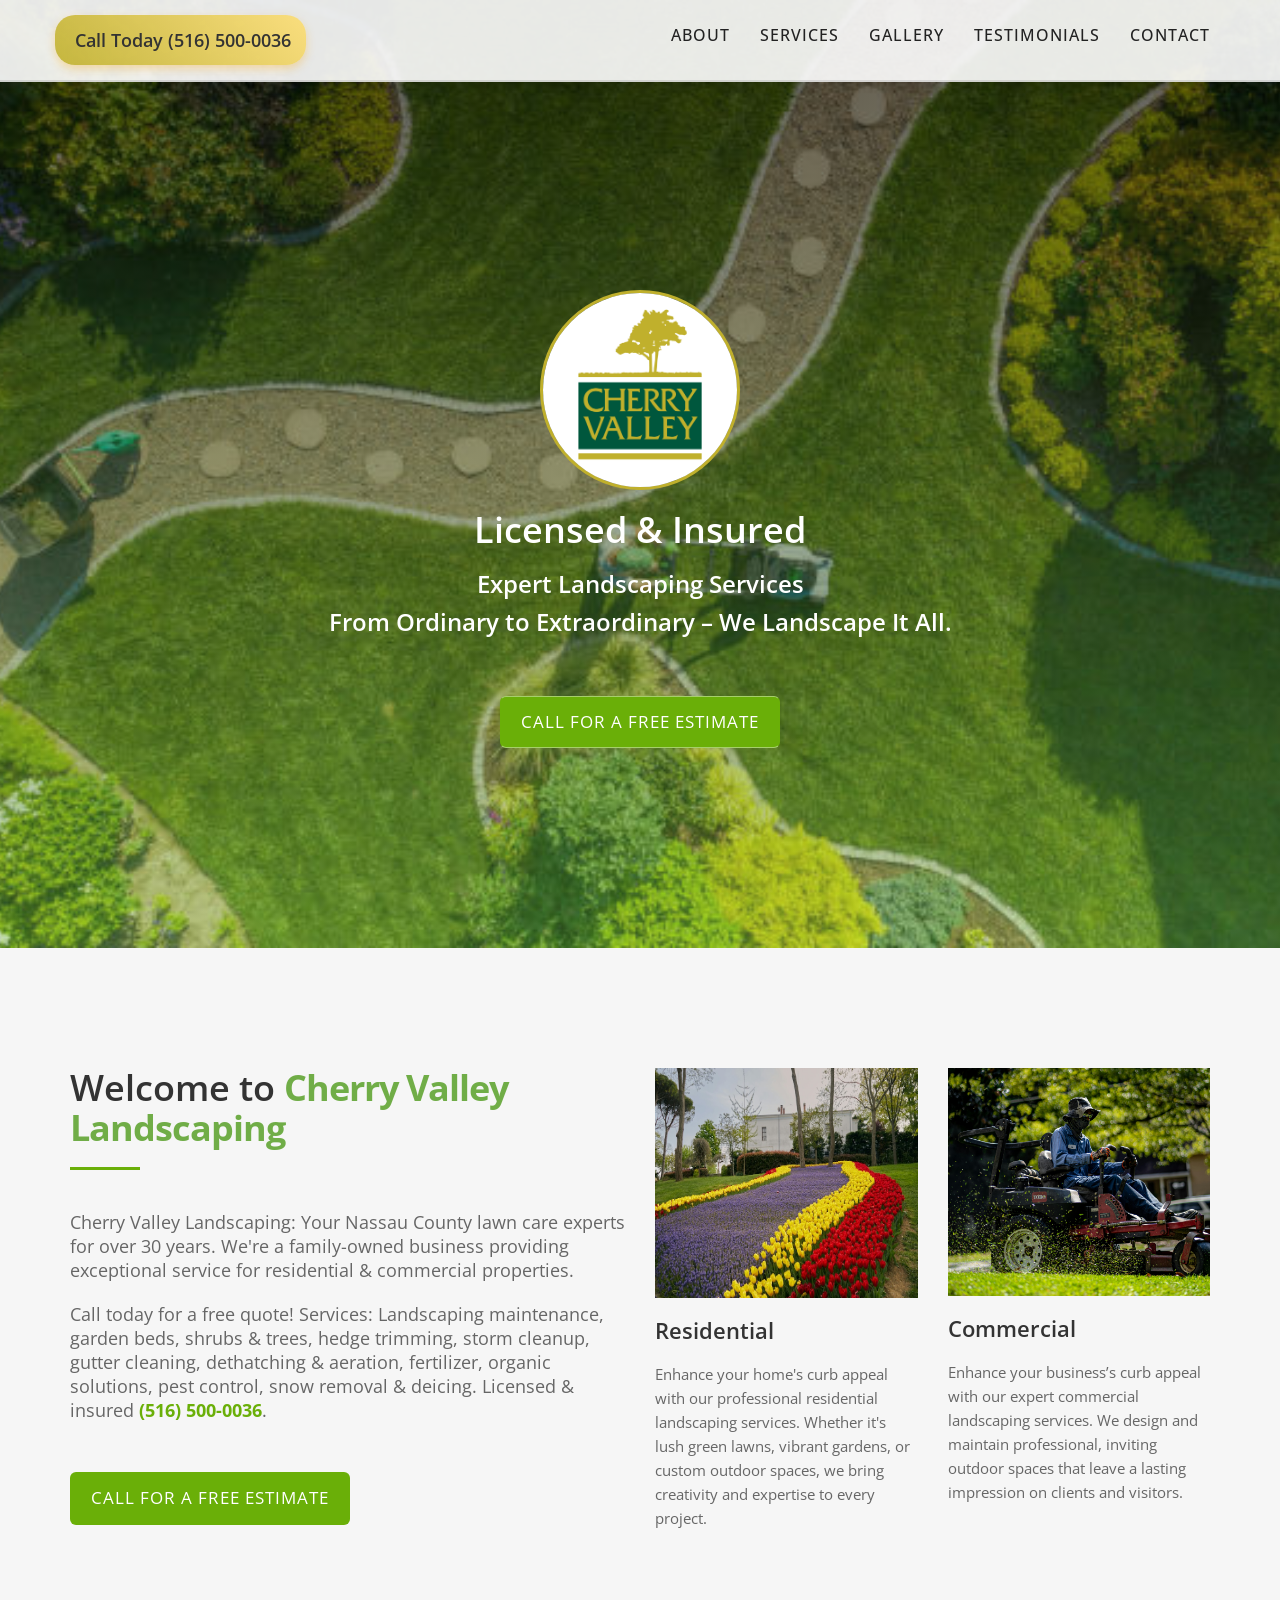
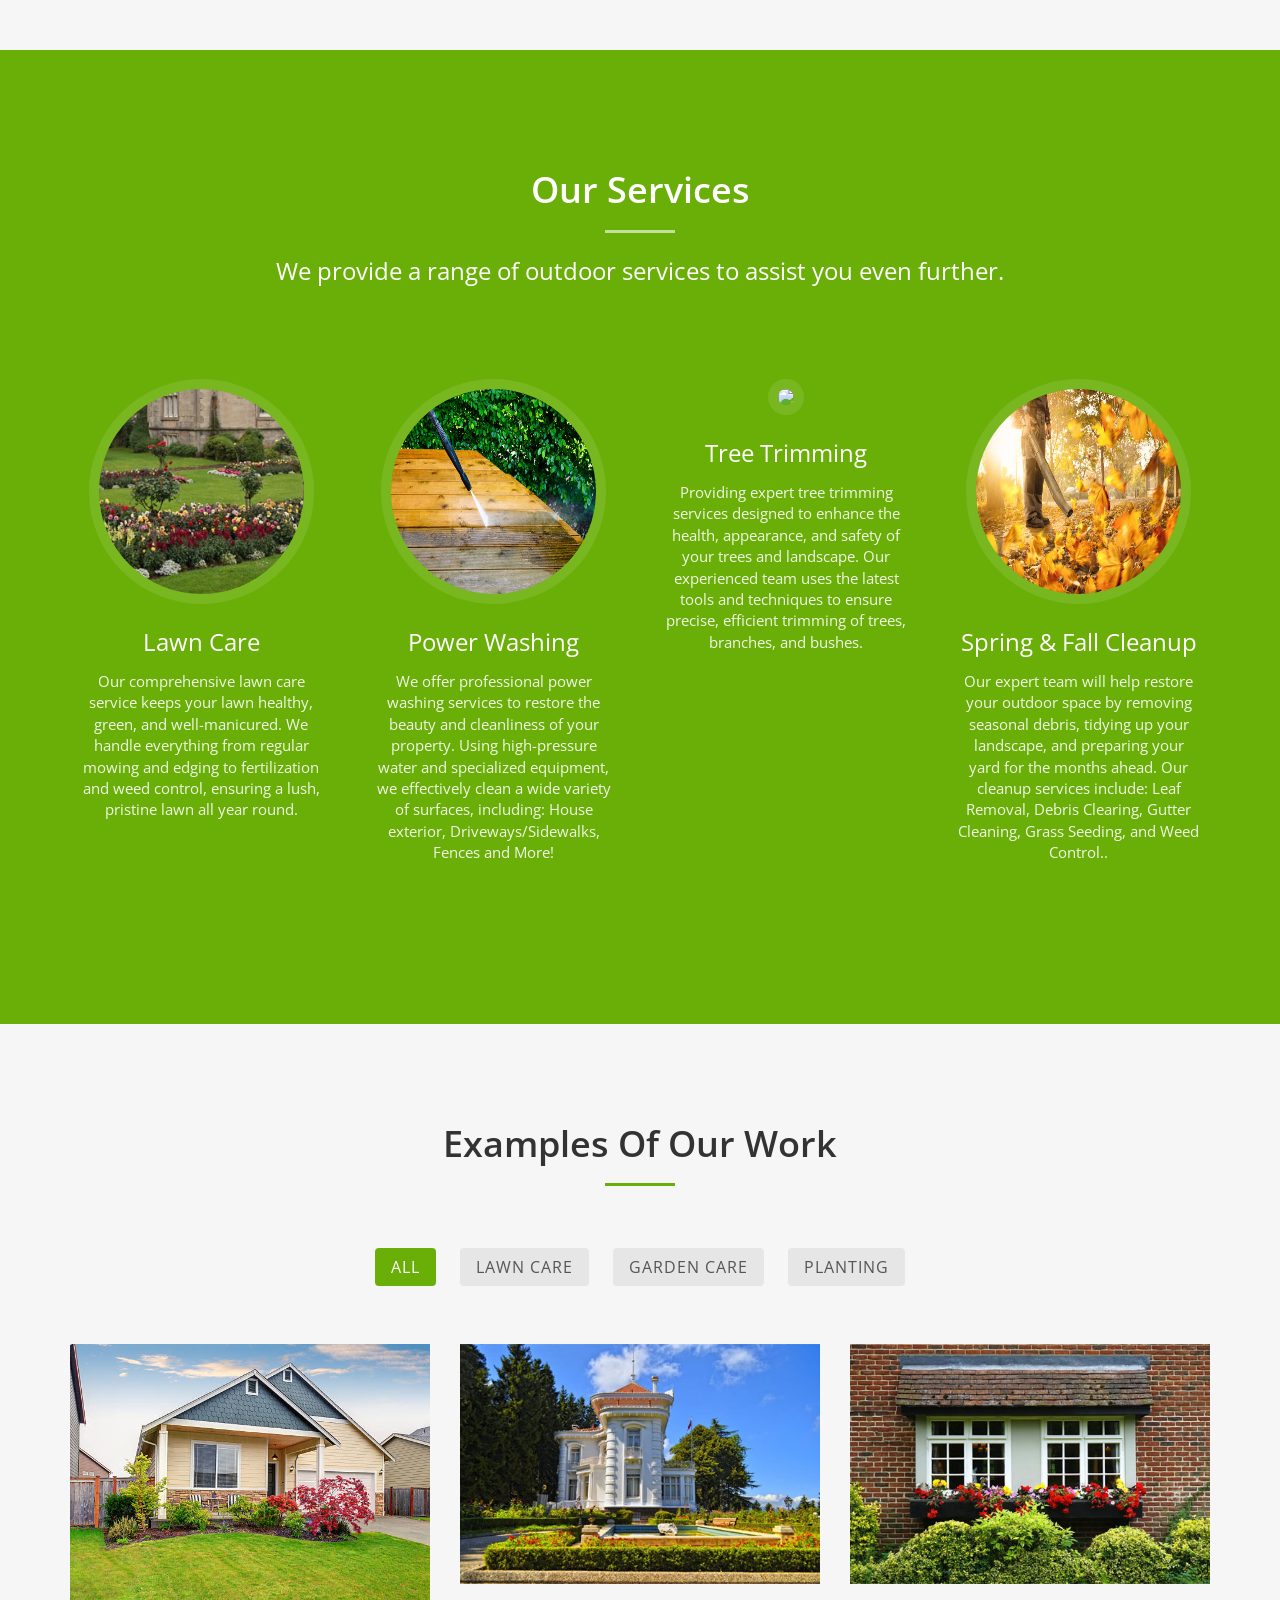
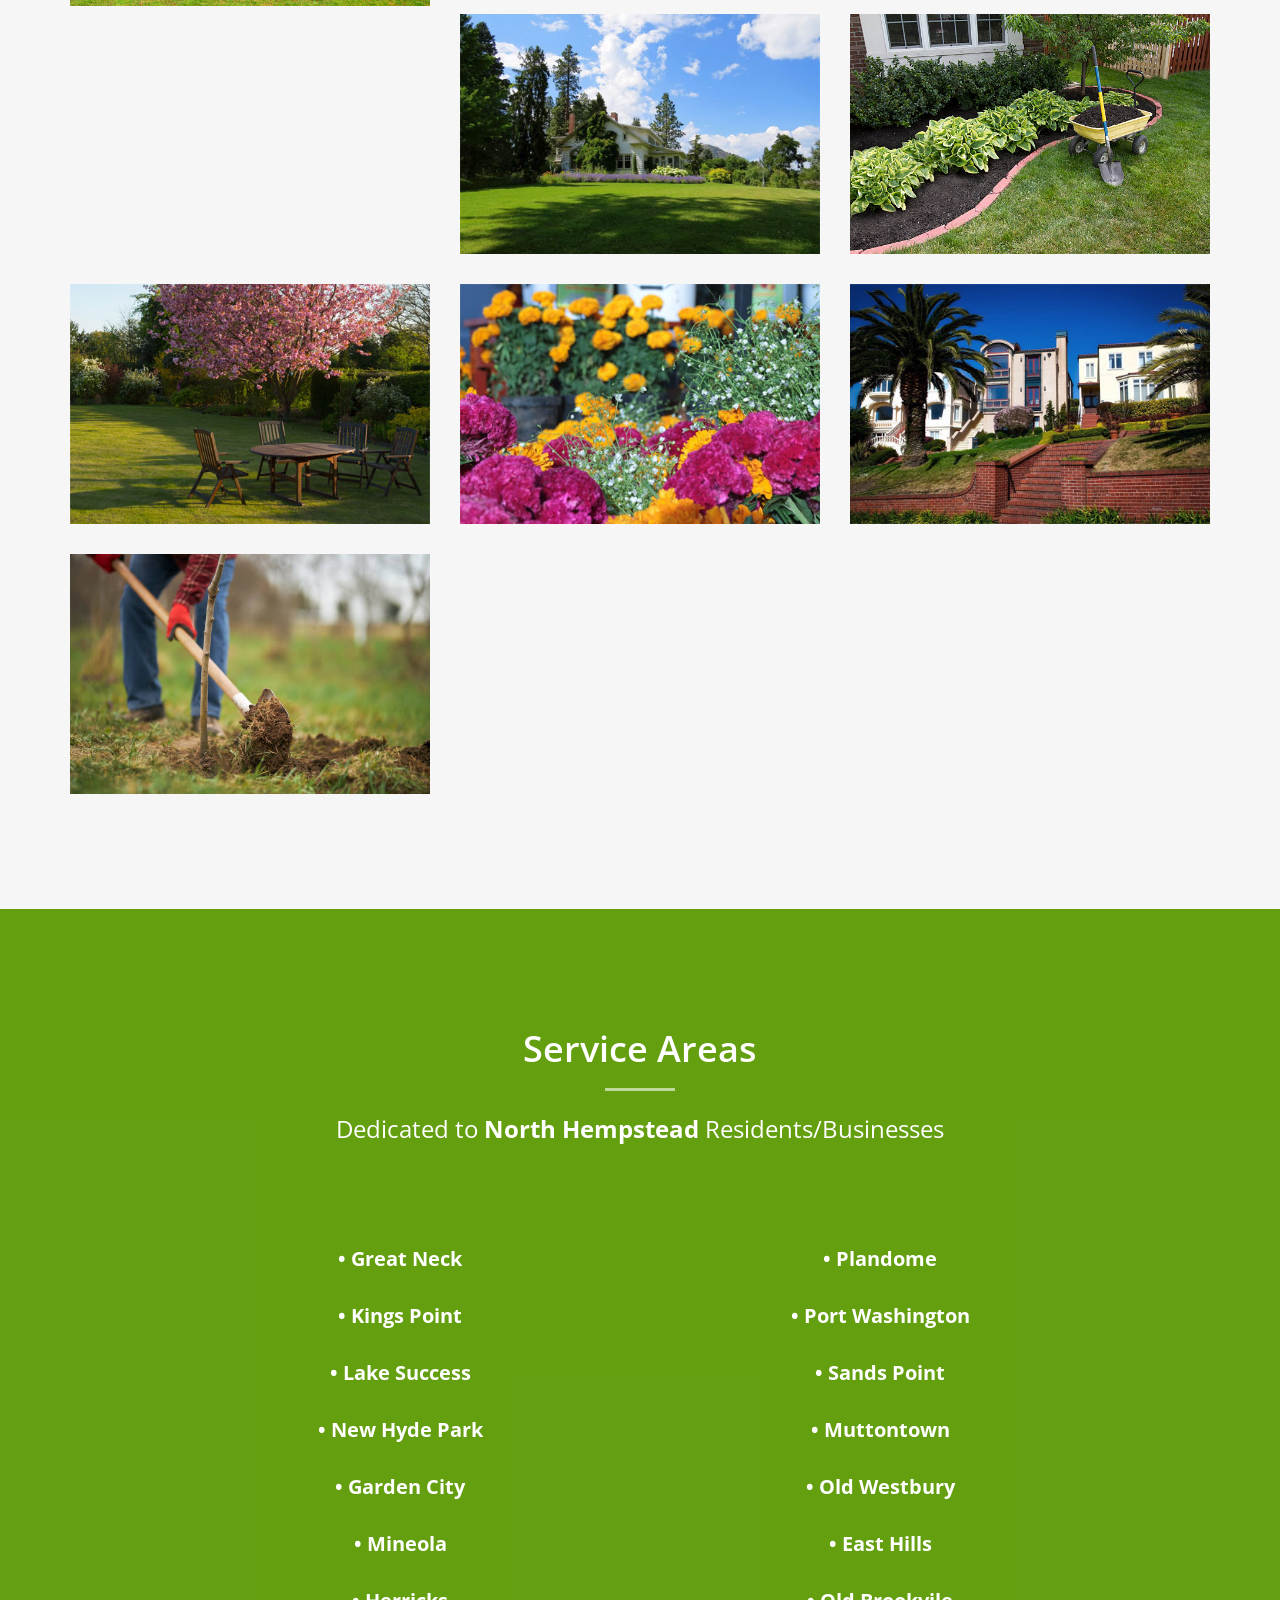
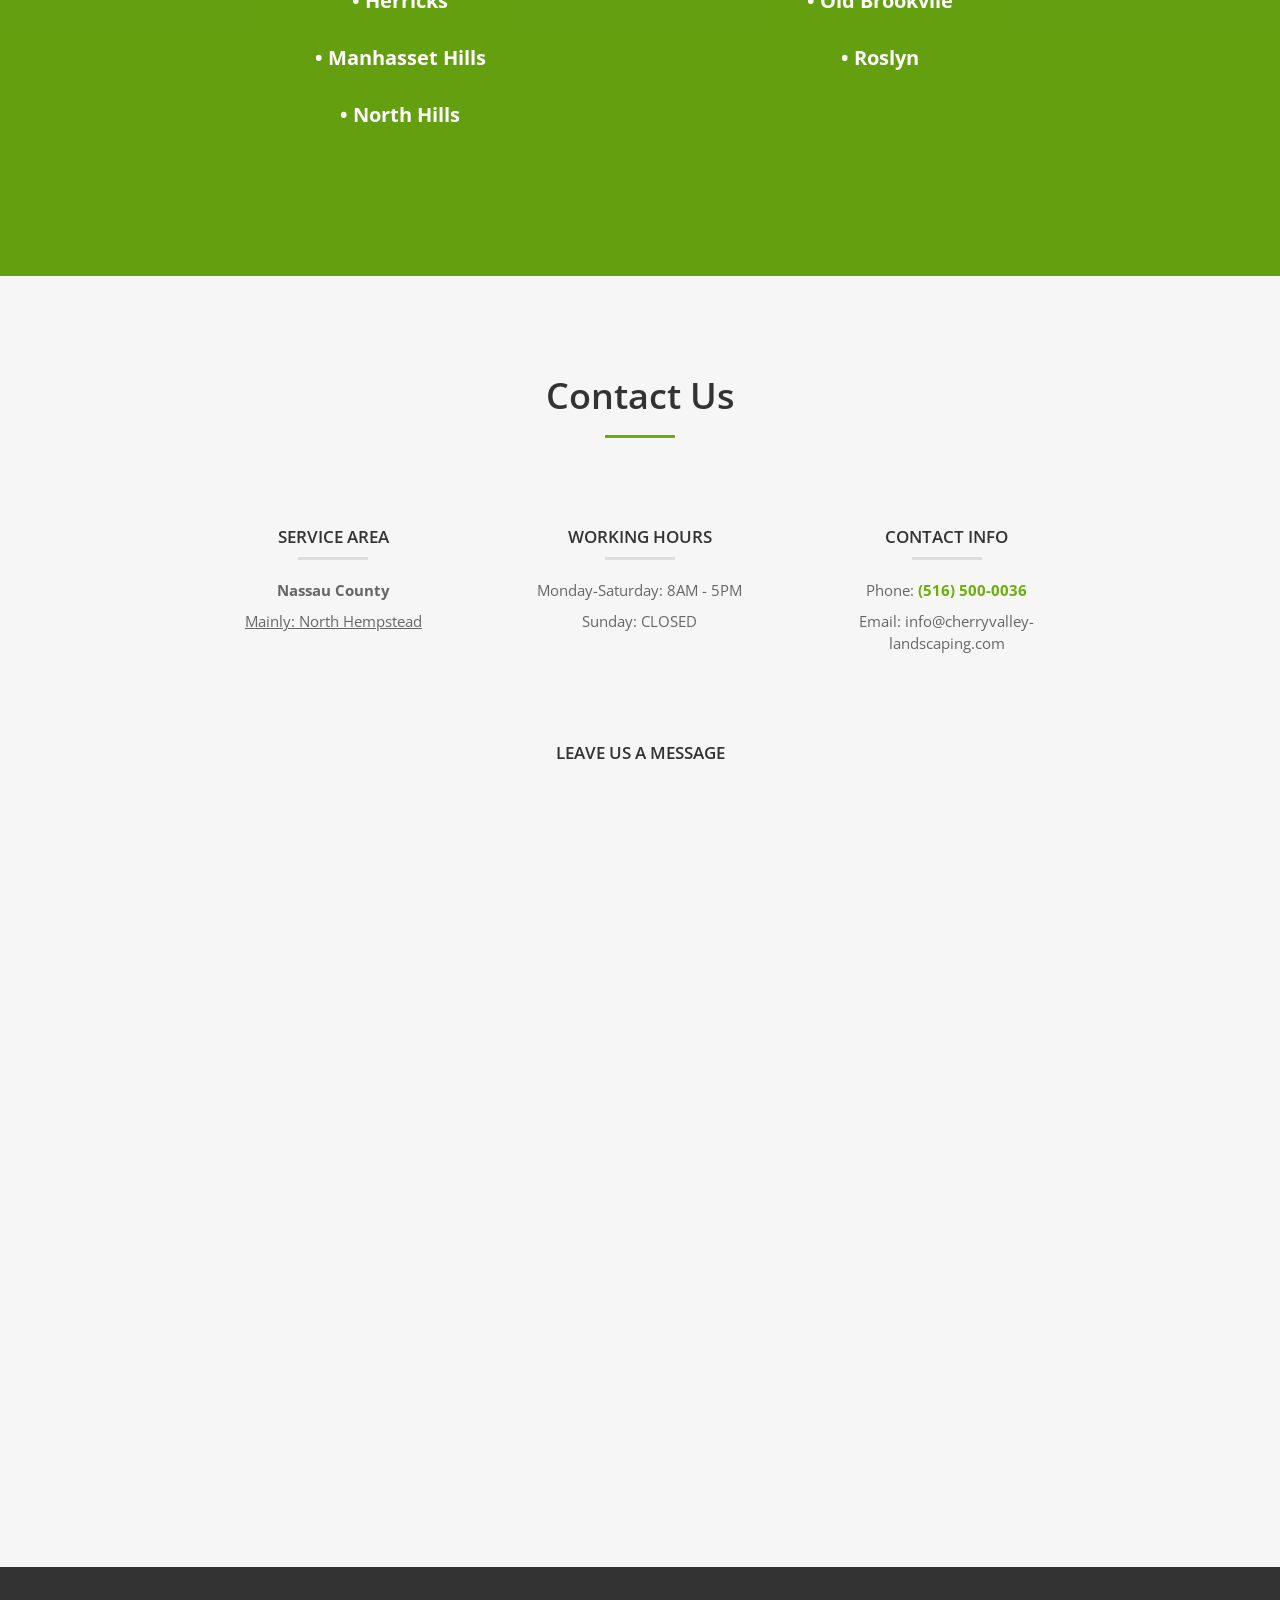
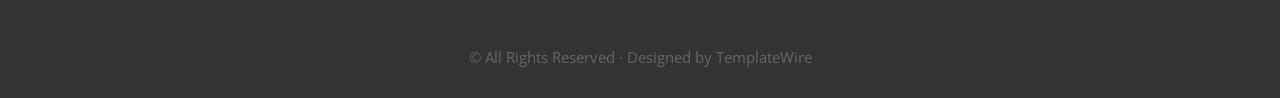
==== commit f27bde53: "feat: more on contact form" ====
--- a/index.html
+++ b/index.html
@@ -395,28 +395,7 @@
     </div>
     <div class="col-md-8 col-md-offset-2">
       <h3>Leave us a message</h3>
-      <form name="sentMessage" id="contactForm" action="https://docs.google.com/forms/u/0/d/e/1FAIpQLSfgNSqJbocx2K4p_u-gTYBH-YdyyfNtlEin60jxugVYjc53VA/formResponse" method="POST" target="_self">
-        <div class="row">
-          <div class="col-md-6">
-            <div class="form-group">
-              <input type="text" id="name" class="form-control" placeholder="Name" name="entry.2005620554" required="required">
-              <p class="help-block text-danger"></p>
-            </div>
-          </div>
-          <div class="col-md-6">
-            <div class="form-group">
-              <input type="email" id="email" class="form-control" placeholder="Email" name="entry.1045781291" required="required">
-              <p class="help-block text-danger"></p>
-            </div>
-          </div>
-        </div>
-        <div class="form-group">
-          <textarea name="message" id="message" class="form-control" rows="4" placeholder="Message" required name="entry.839337160"></textarea>
-          <p class="help-block text-danger"></p>
-        </div>
-        <div id="success"></div>
-        <button type="submit" class="btn btn-custom btn-lg">Send Message</button>
-      </form>
+      <iframe src="https://docs.google.com/forms/d/e/1FAIpQLSfgNSqJbocx2K4p_u-gTYBH-YdyyfNtlEin60jxugVYjc53VA/viewform?embedded=true" width="640" height="689" frameborder="0" marginheight="0" marginwidth="0">Loading…</iframe>
     </div>
   </div>
 </div>
@@ -442,7 +421,6 @@
 <script type="text/javascript" src="js/jquery.isotope.js"></script> 
 <script type="text/javascript" src="js/owl.carousel.js"></script> 
 <script type="text/javascript" src="js/jqBootstrapValidation.js"></script> 
-<script type="text/javascript" src="js/contact_me.js"></script> 
 <script type="text/javascript" src="js/main.js"></script>
 </body>
 </html>
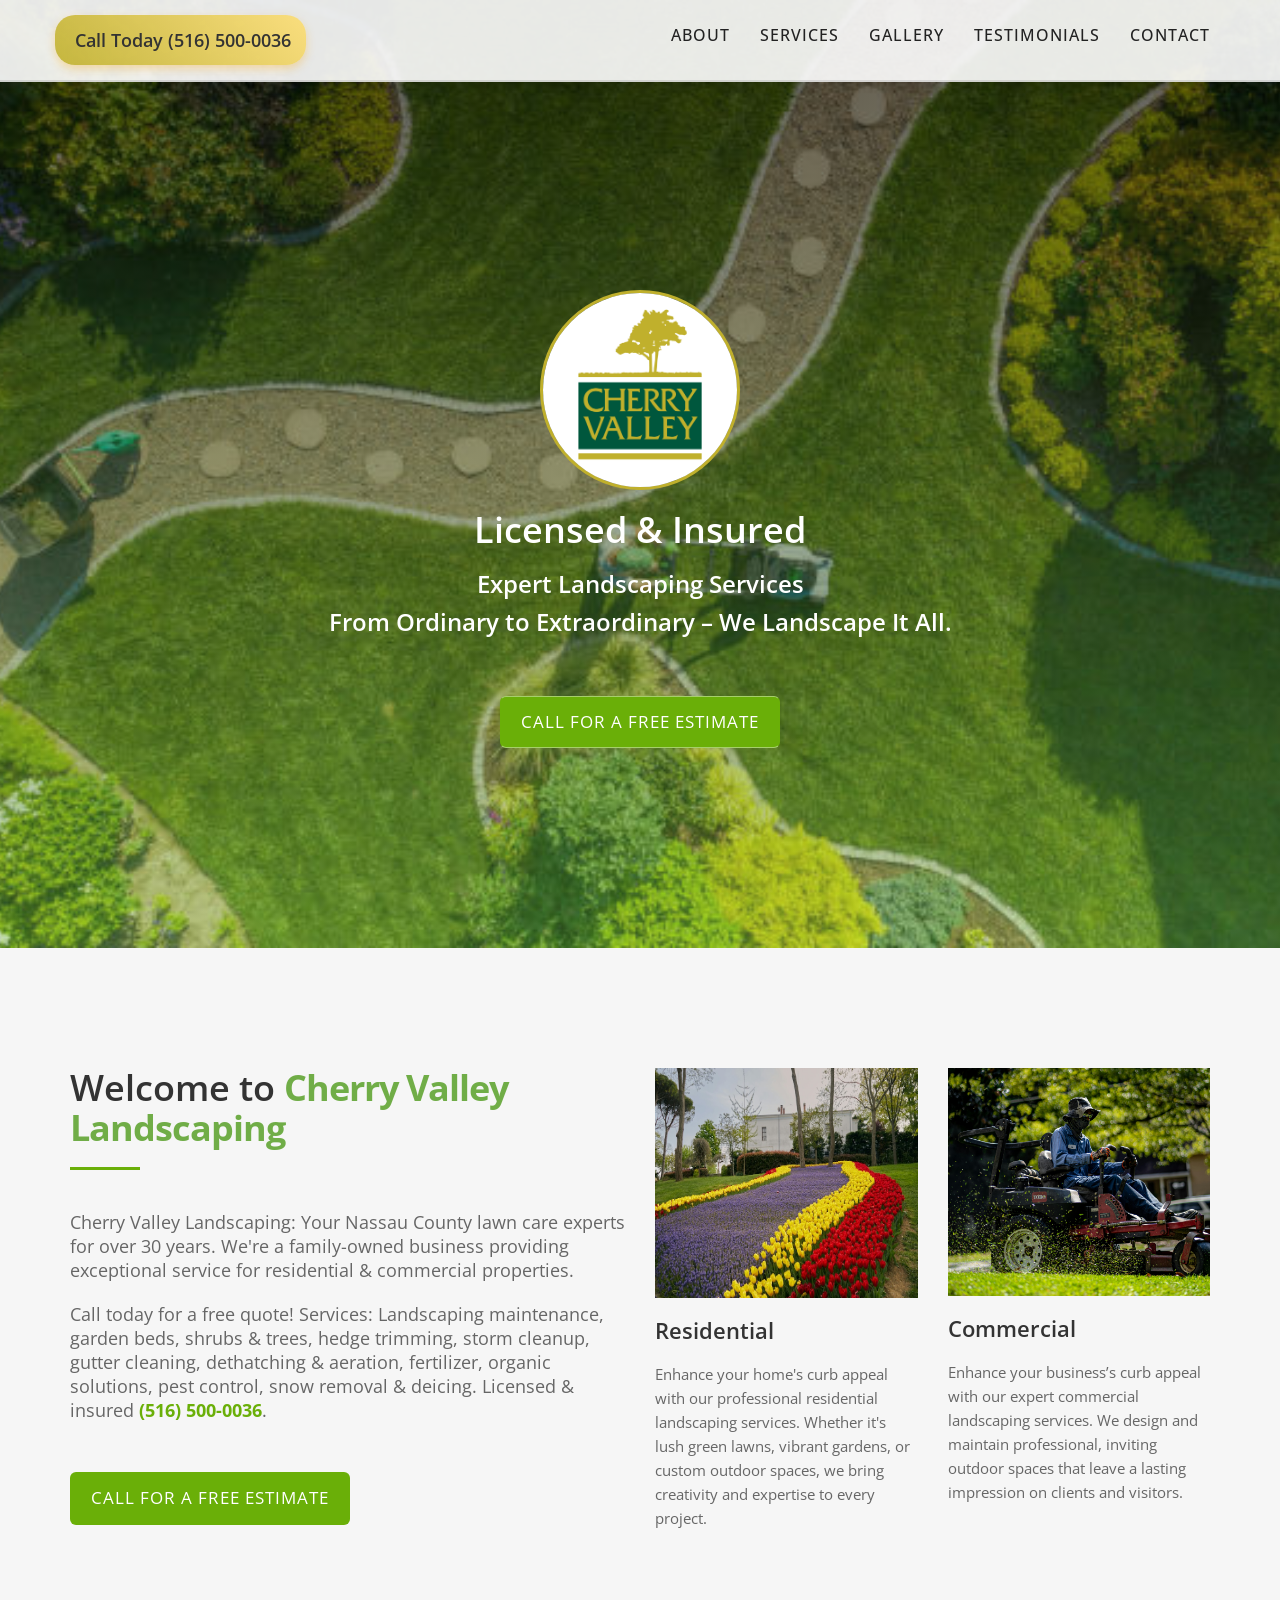
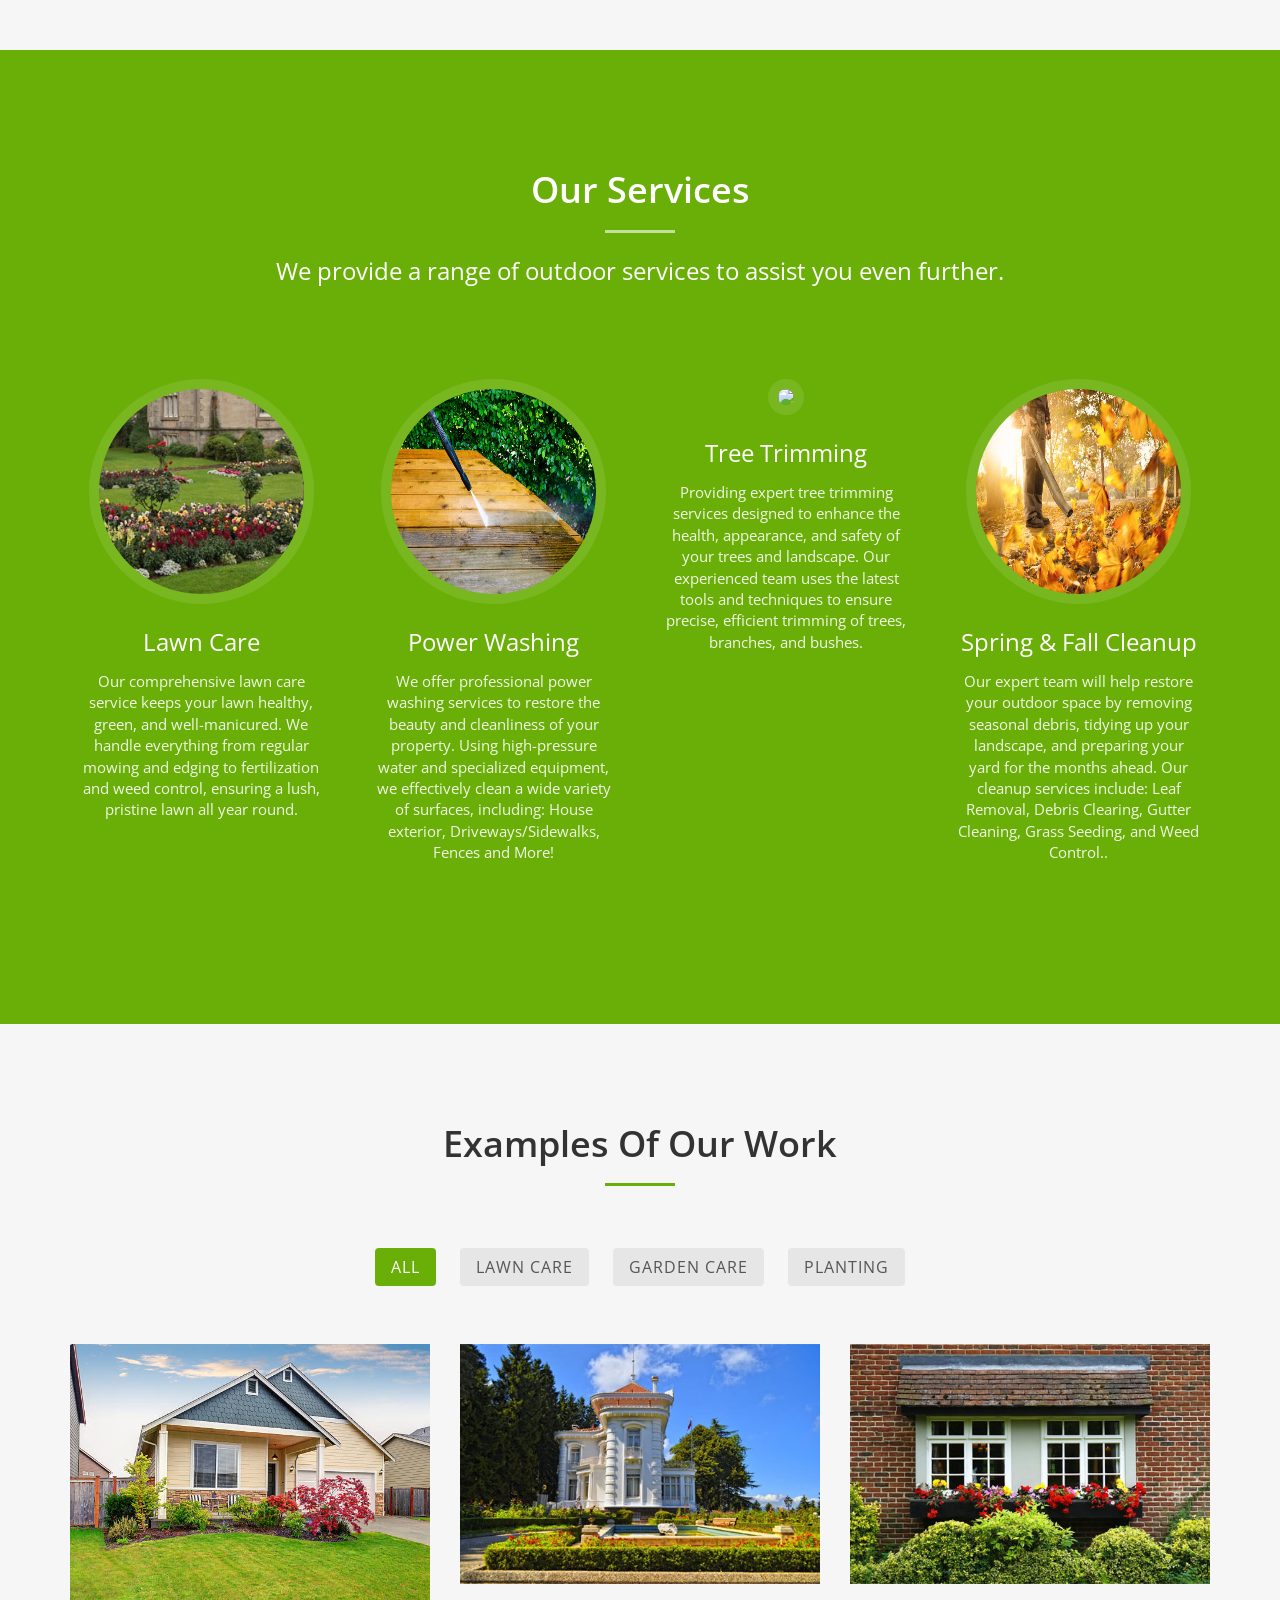
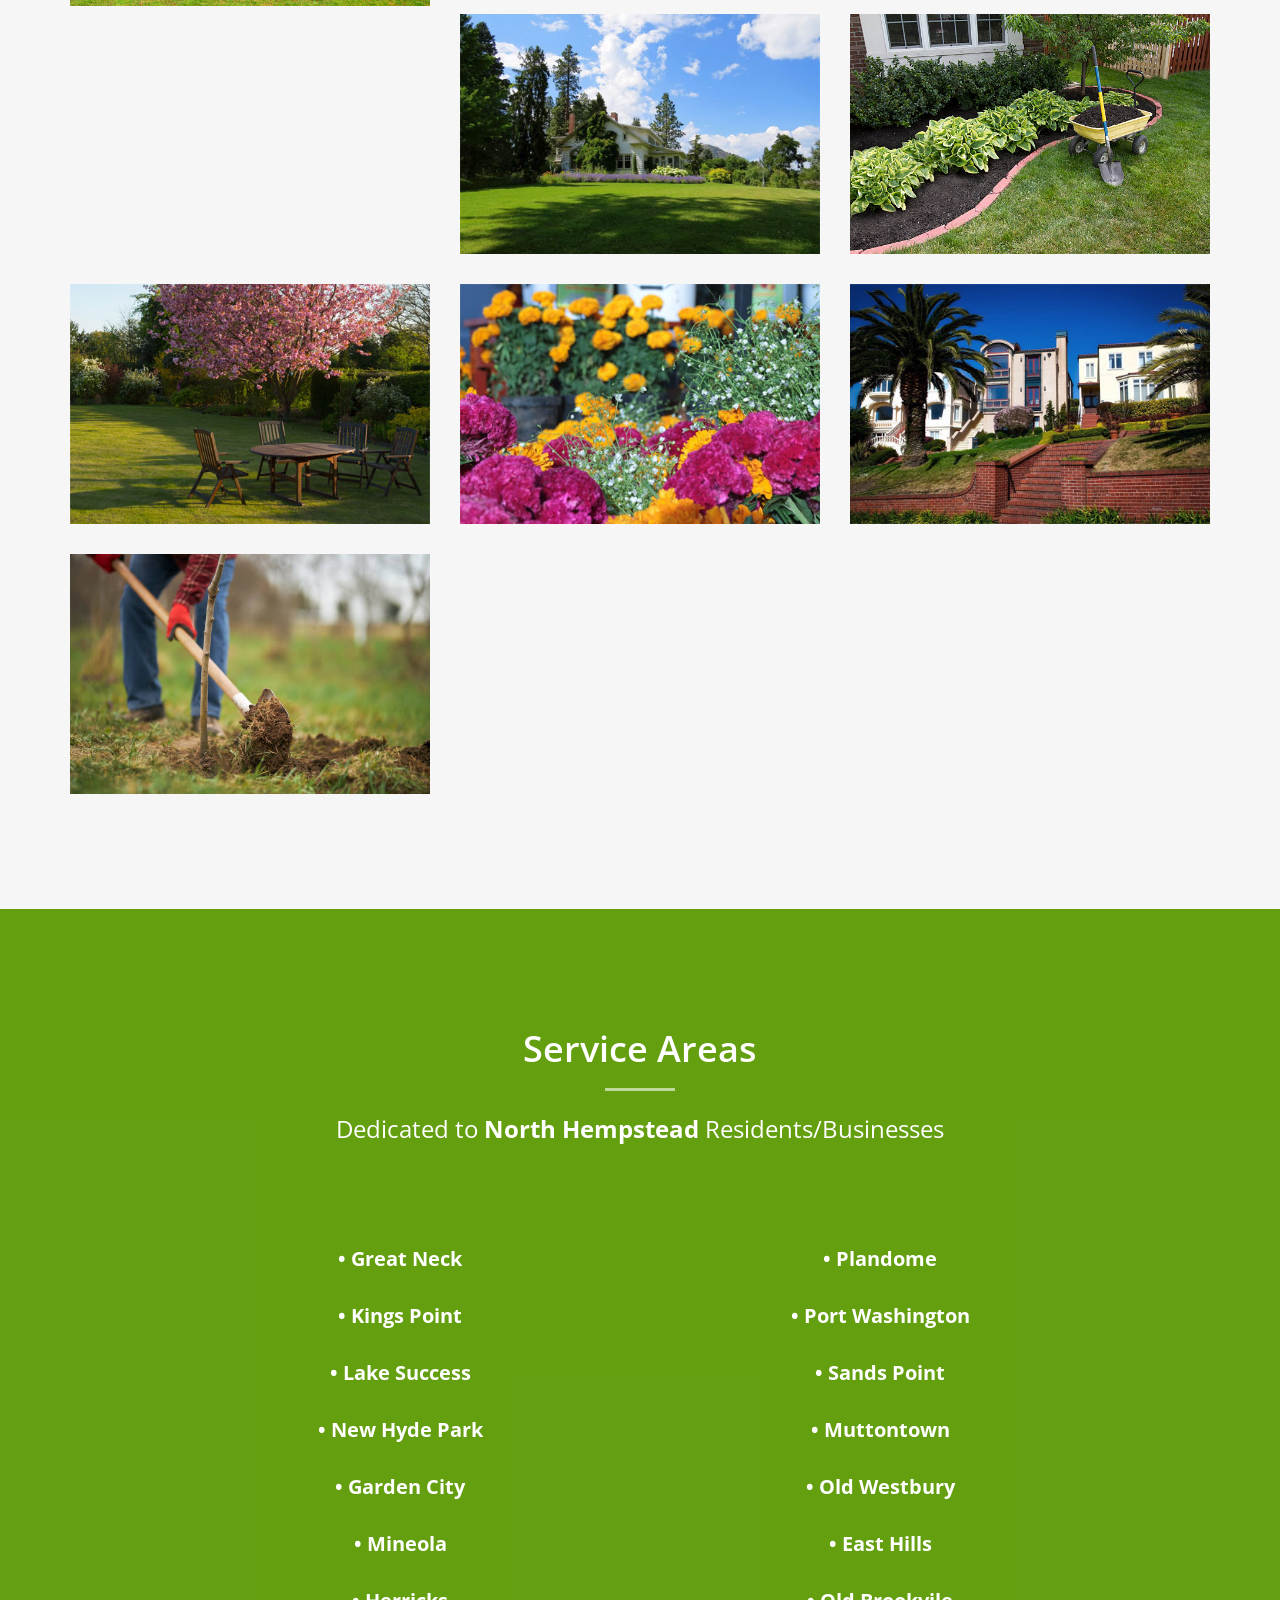
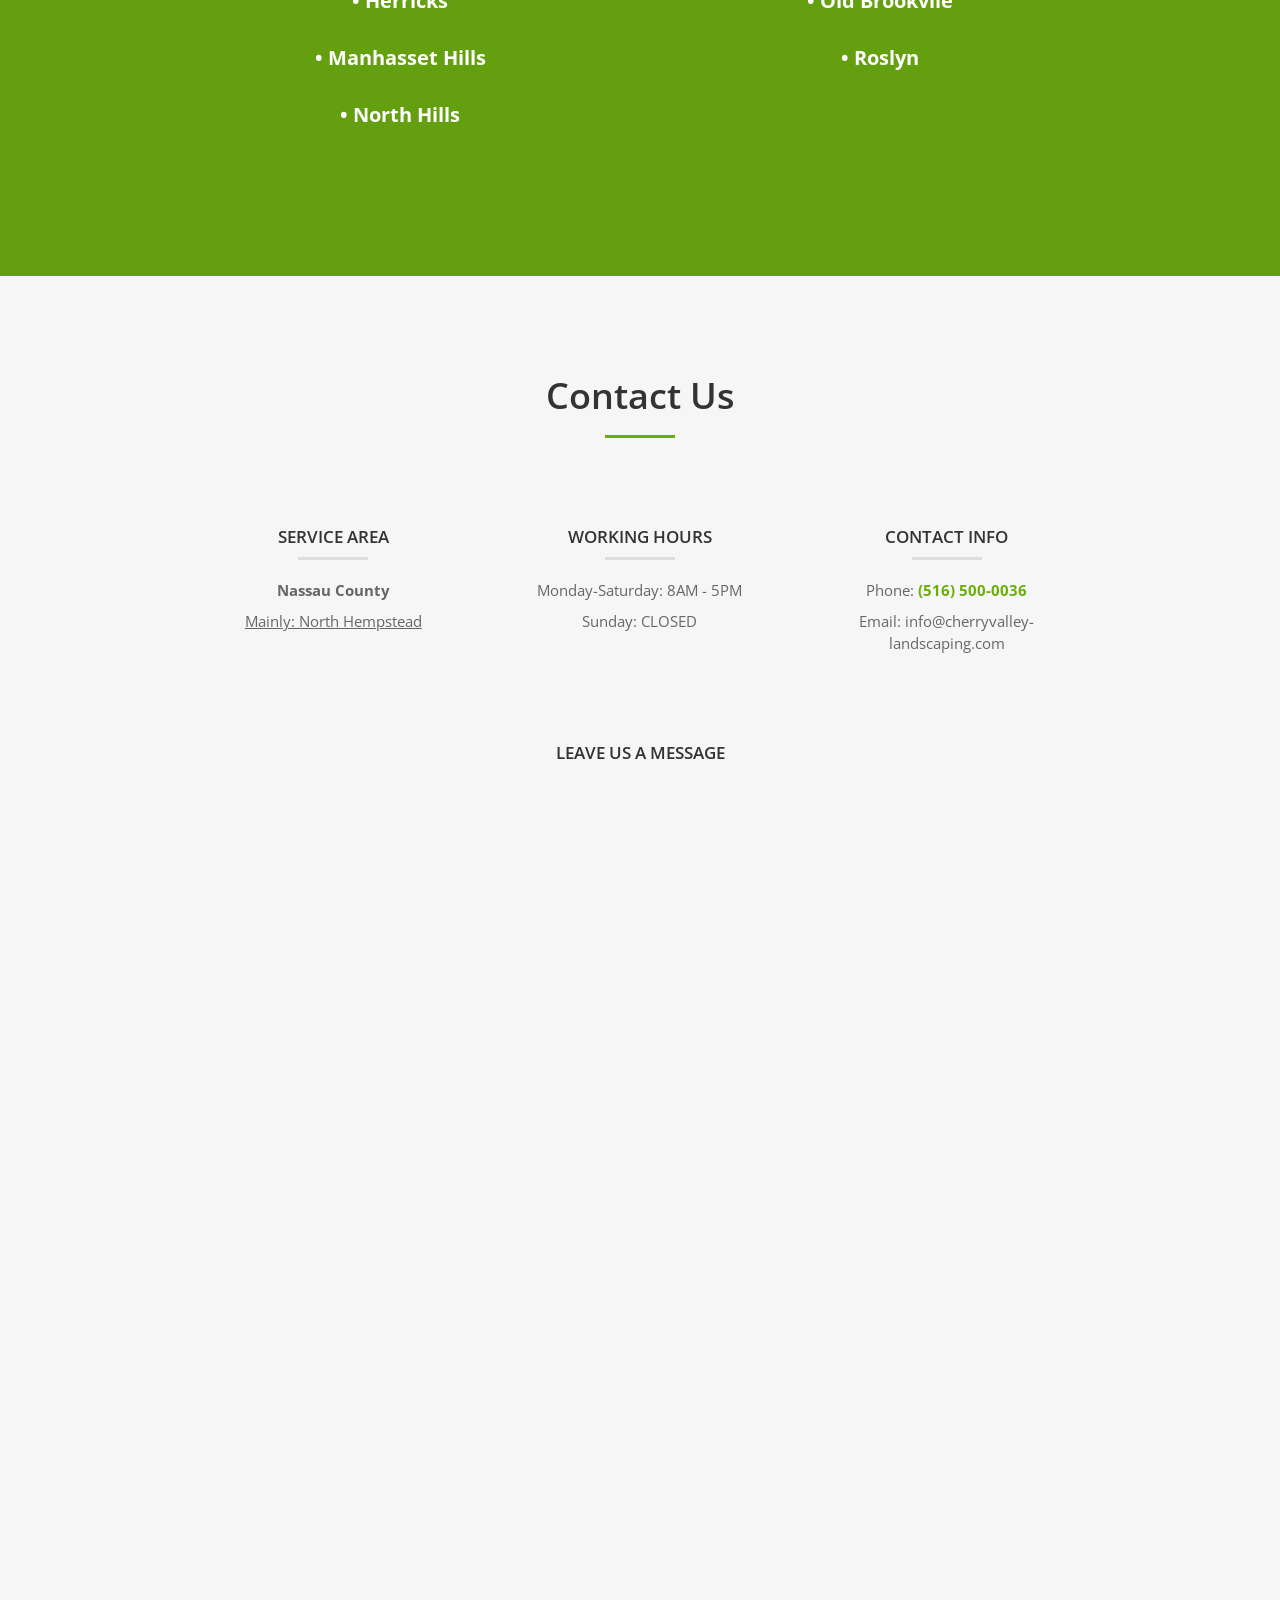
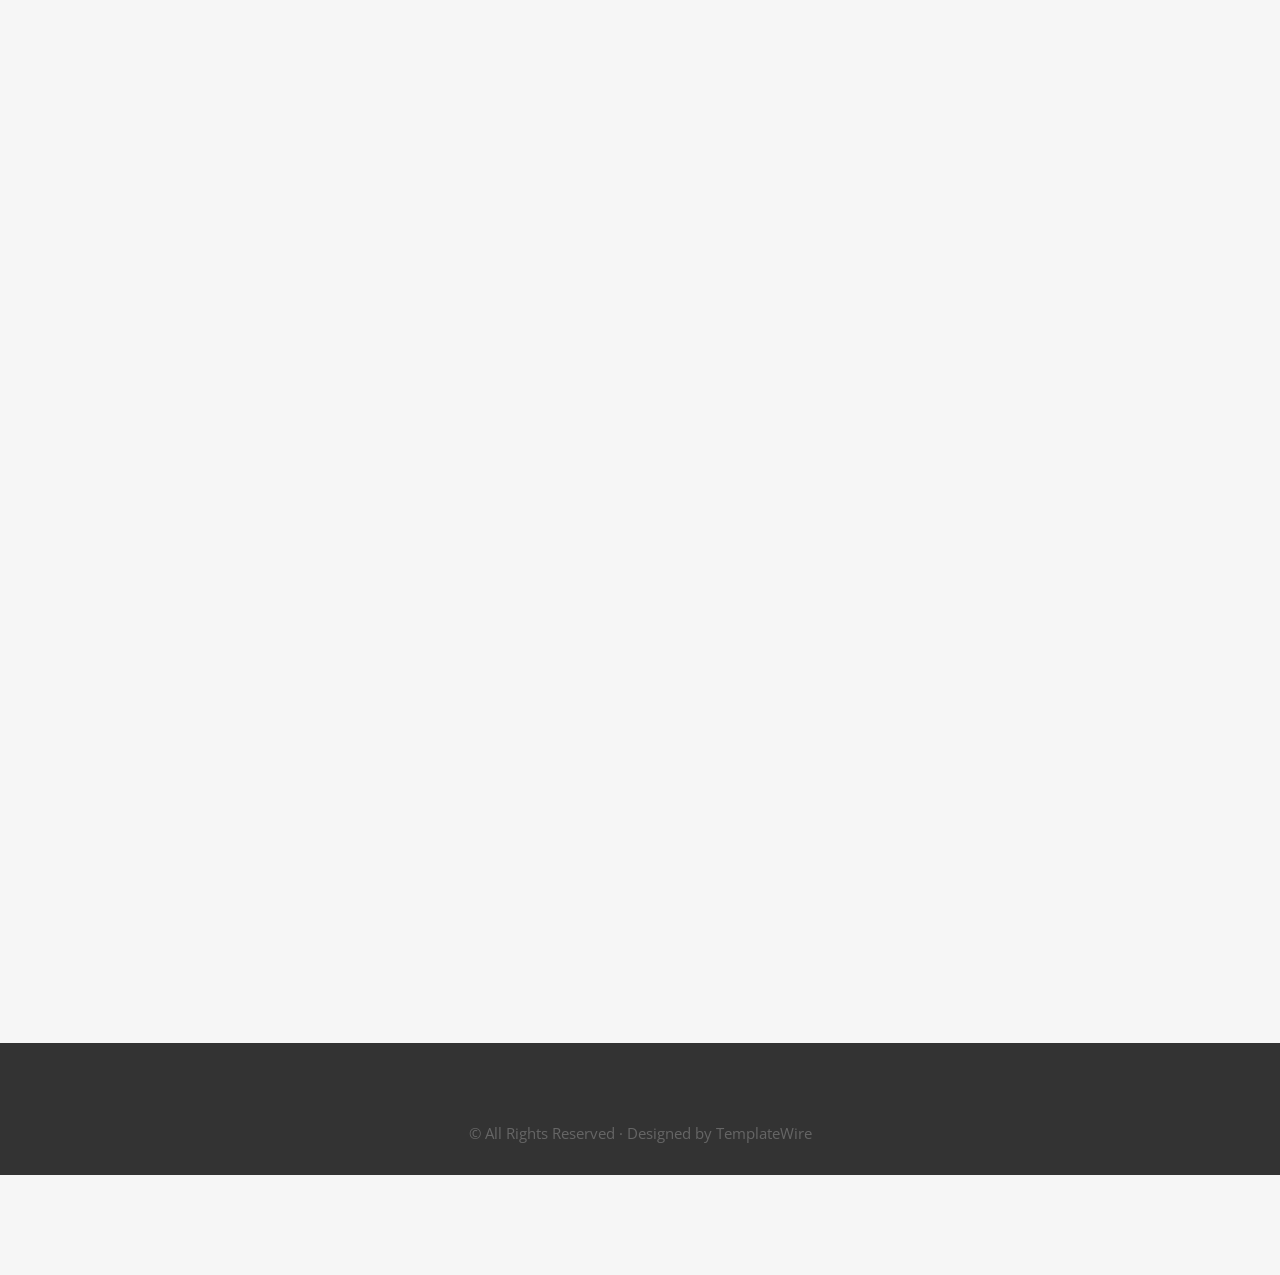
==== commit c12fd09d: "feat: more on contact form" ====
--- a/index.html
+++ b/index.html
@@ -395,9 +395,10 @@
     </div>
     <div class="col-md-8 col-md-offset-2">
       <h3>Leave us a message</h3>
-      <iframe src="https://docs.google.com/forms/d/e/1FAIpQLSfgNSqJbocx2K4p_u-gTYBH-YdyyfNtlEin60jxugVYjc53VA/viewform?embedded=true" width="640" height="689" frameborder="0" marginheight="0" marginwidth="0">Loading…</iframe>
-    </div>
-  </div>
+      <div class="iframe-container">
+        <iframe src="https://docs.google.com/forms/d/e/1FAIpQLSfgNSqJbocx2K4p_u-gTYBH-YdyyfNtlEin60jxugVYjc53VA/viewform?embedded=true" frameborder="0" marginheight="0" marginwidth="0">Loading…</iframe>
+      </div>
+    </div>    
 </div>
 <!-- Footer Section -->
 <div id="footer">
--- a/css/style.css
+++ b/css/style.css
@@ -679,3 +679,25 @@
 #footer a:hover {
 	color: #ccc;
 }
+
+/* IFRAME */
+/* Make iframe container responsive */
+.iframe-container {
+  position: relative;
+  width: 100%;
+  padding-bottom: 256.25%; /* 16:9 aspect ratio */
+  height: 0;
+  overflow: hidden;
+  max-width: 100%;
+  /* background: #fff;  */
+  margin: 0 auto;
+}
+
+.iframe-container iframe {
+  position: absolute;
+  top: 0;
+  left: 0;
+  width: 100%;
+  height: 100%;
+  border: none;
+}
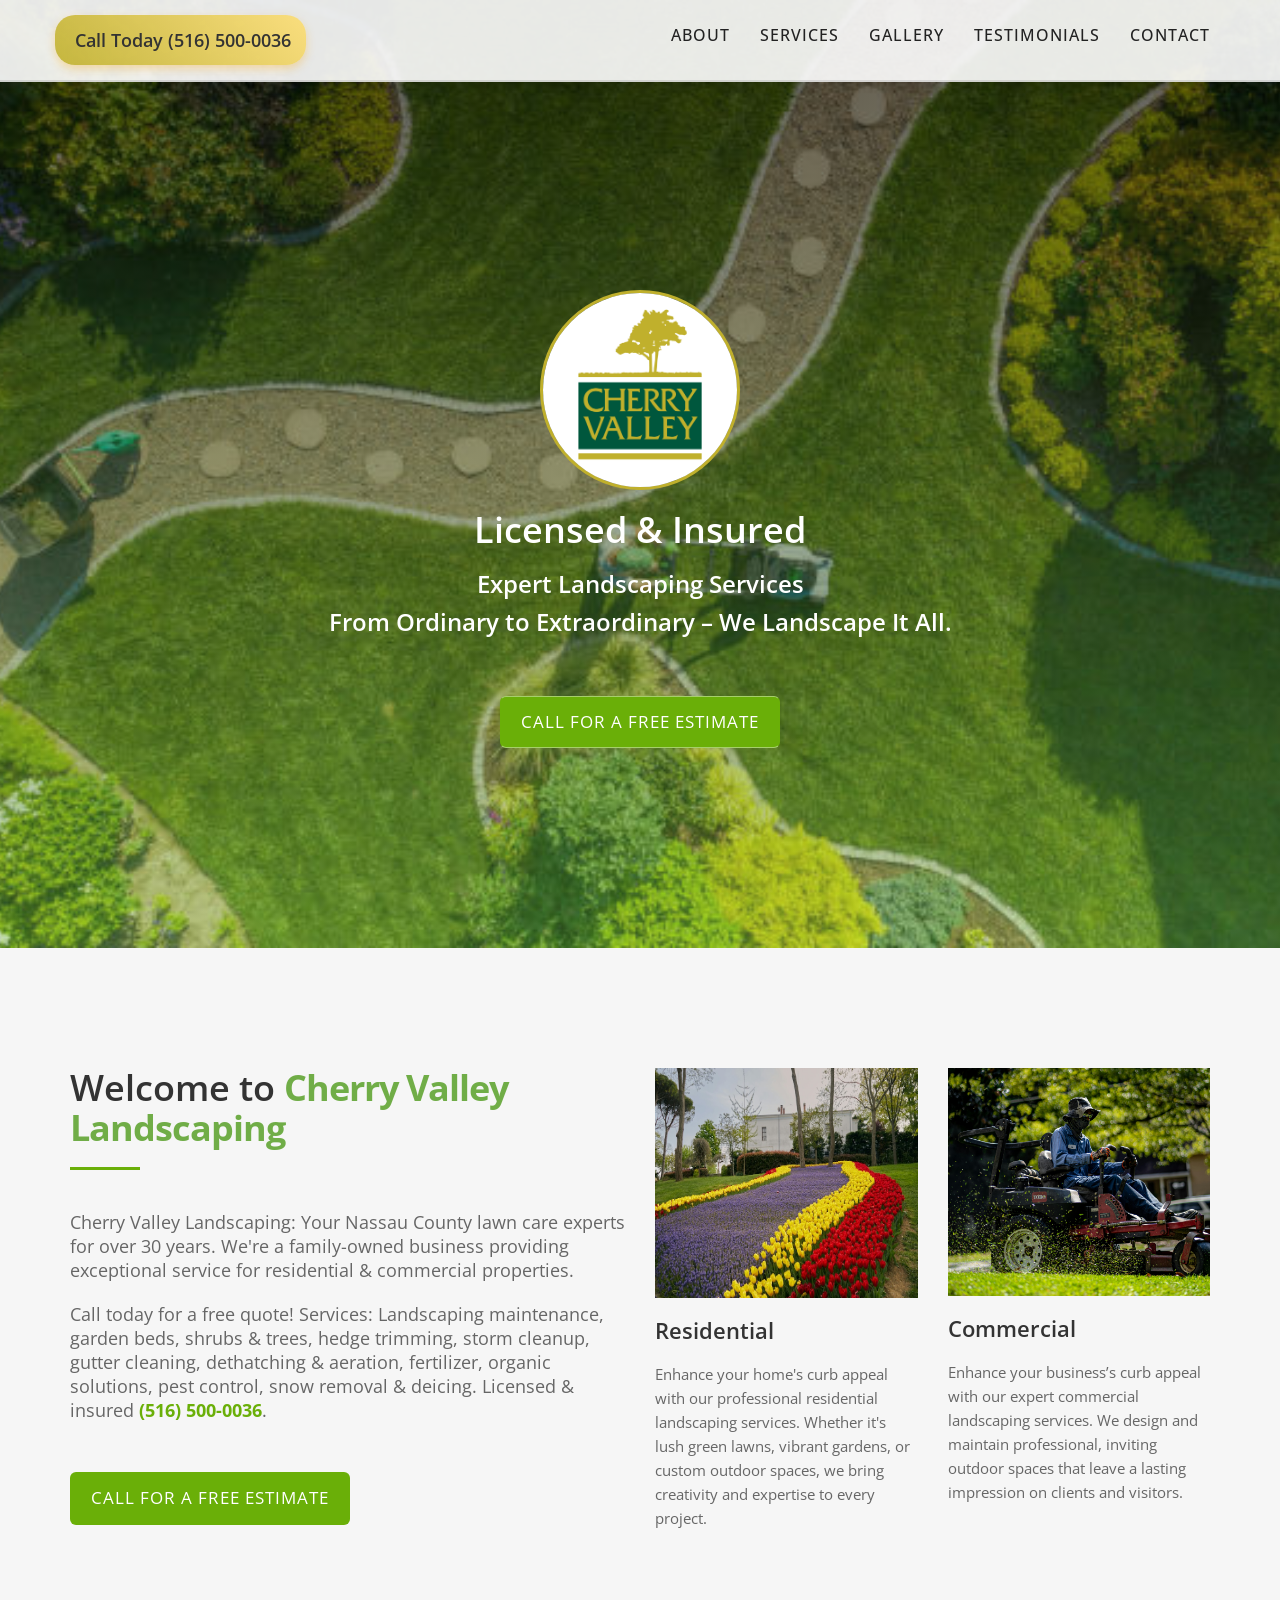
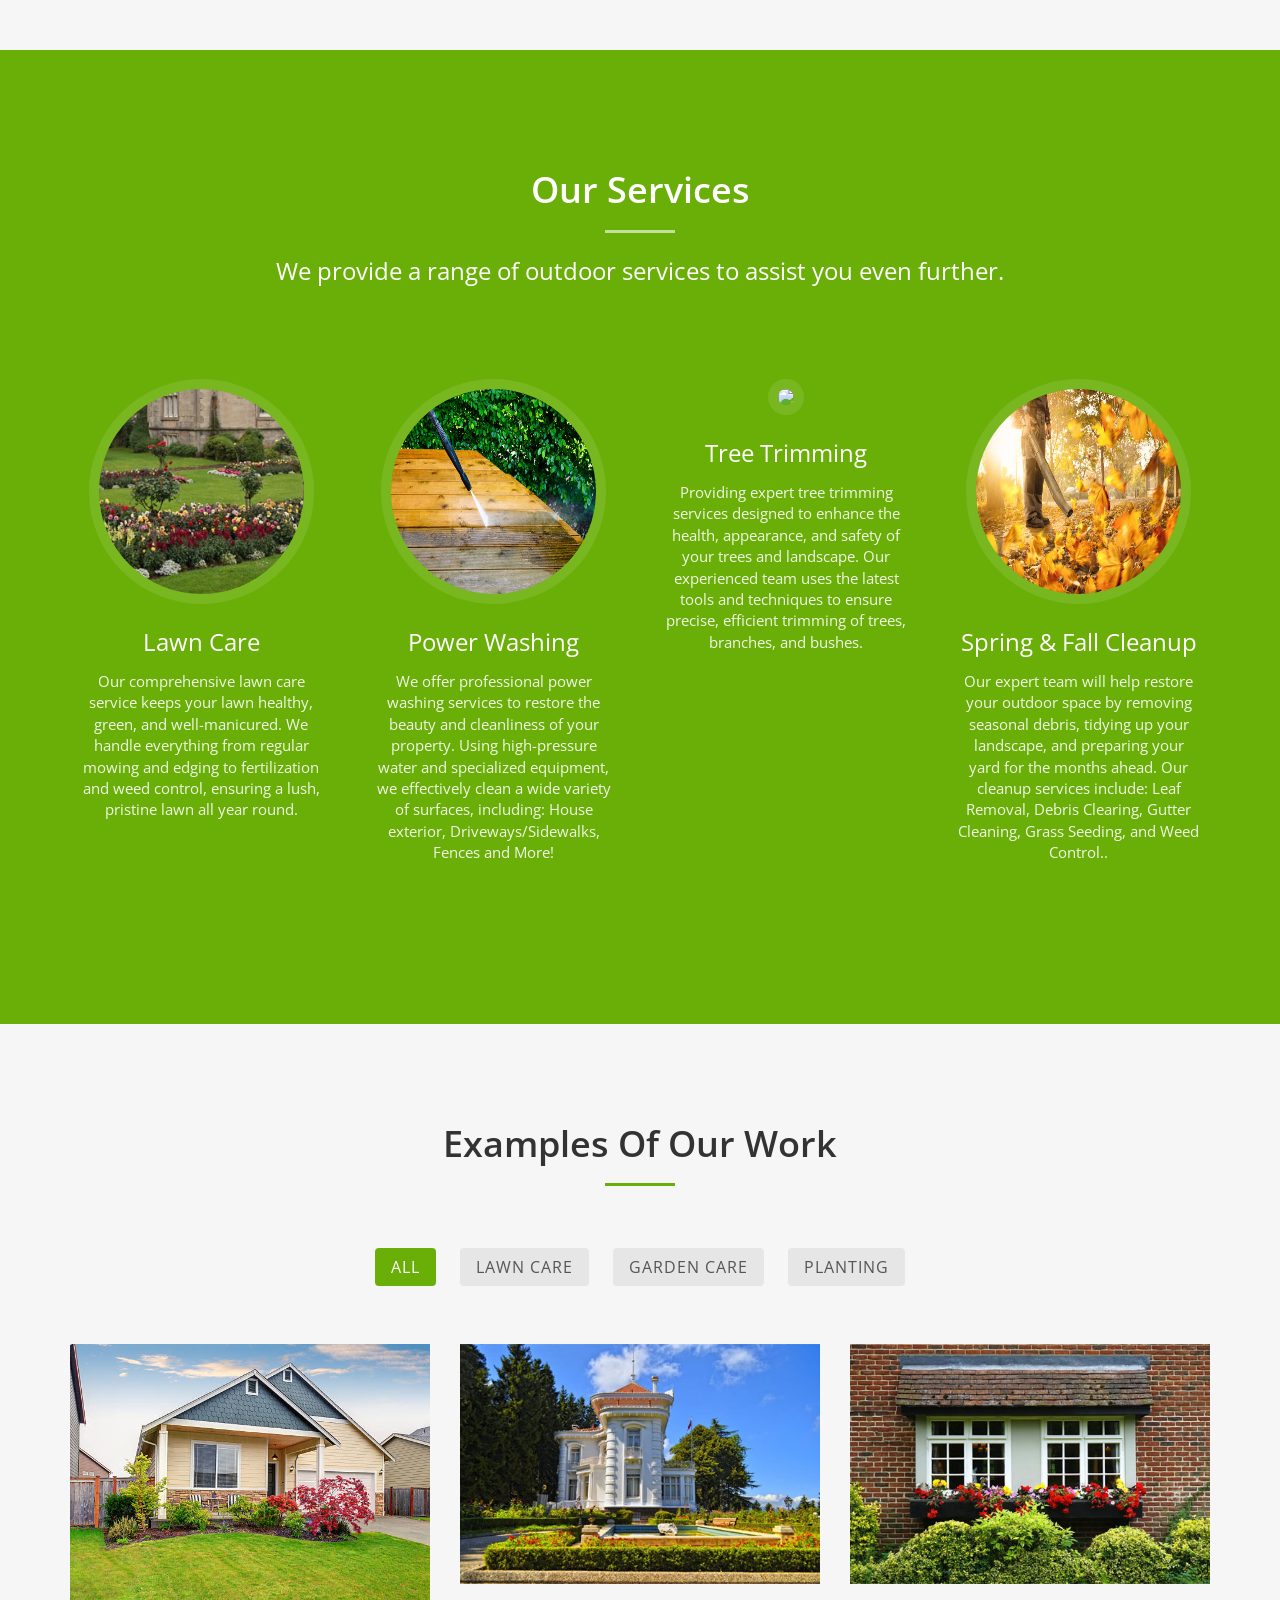
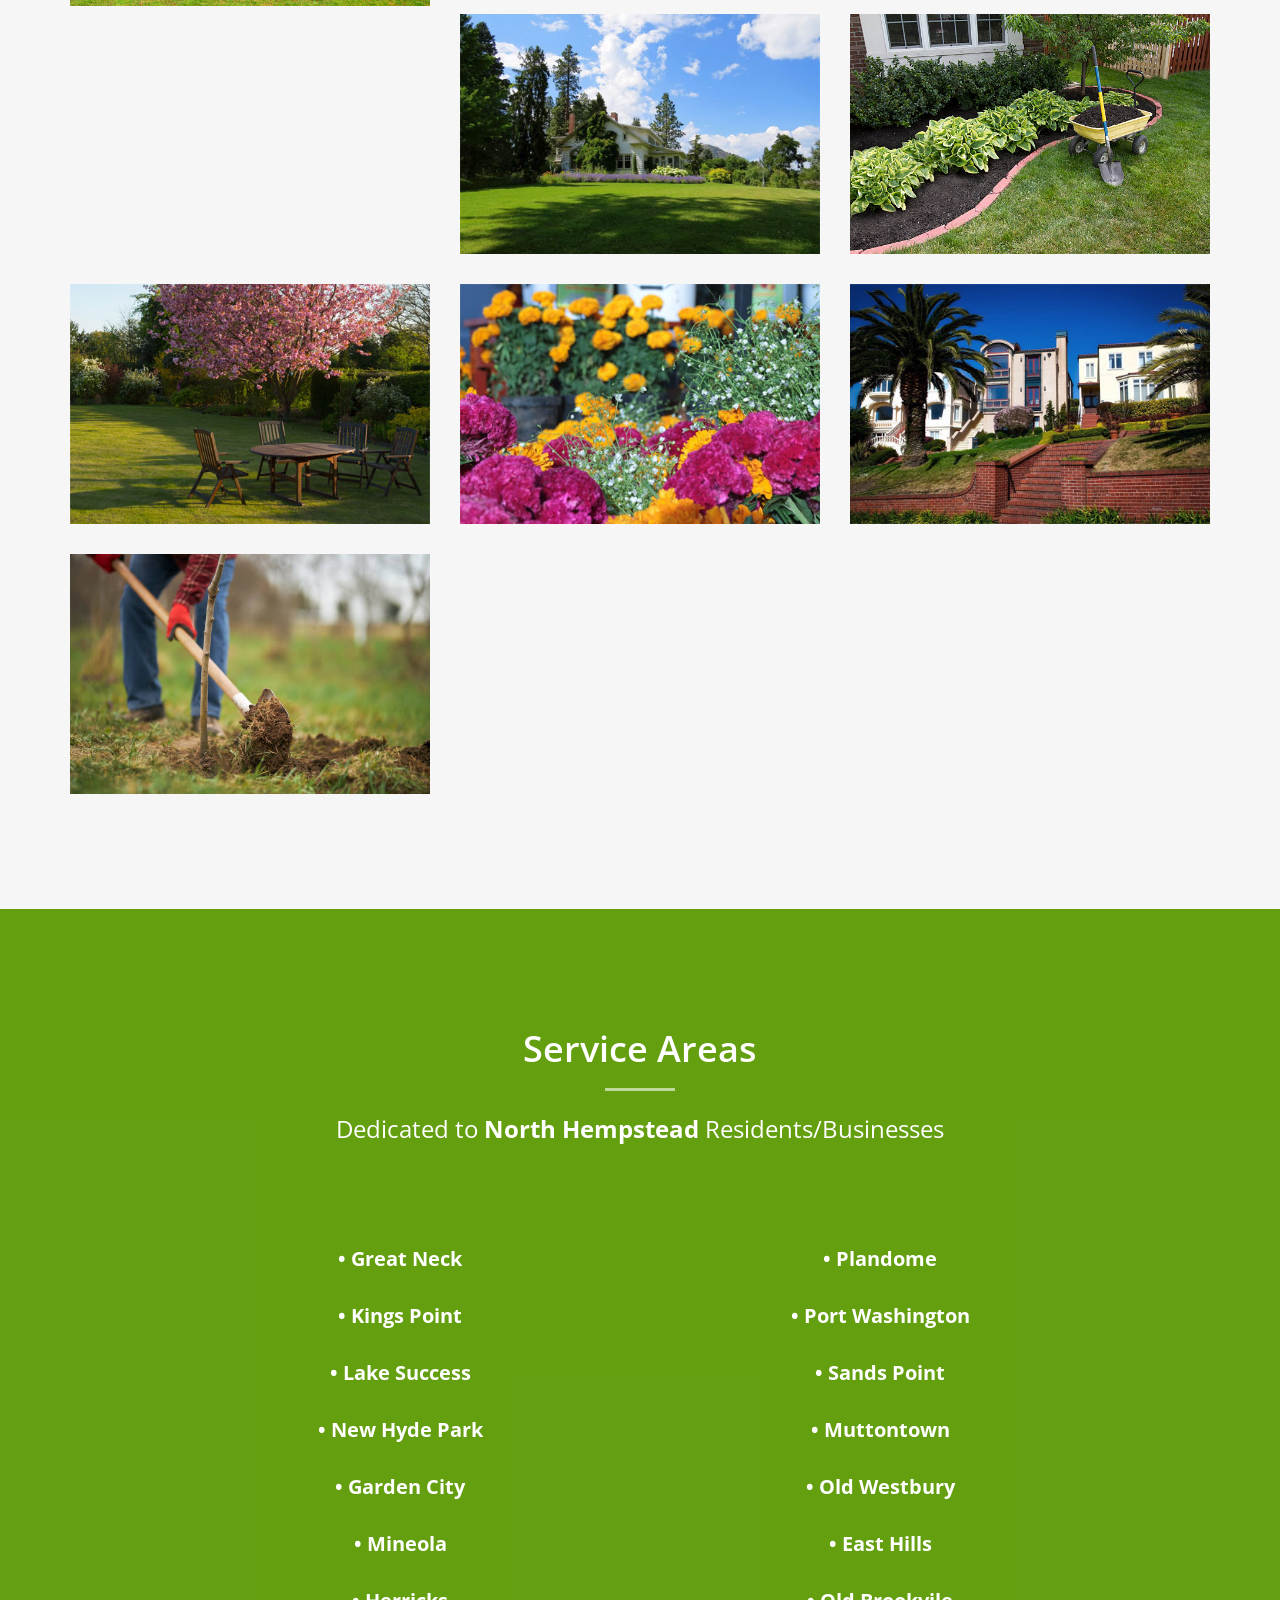
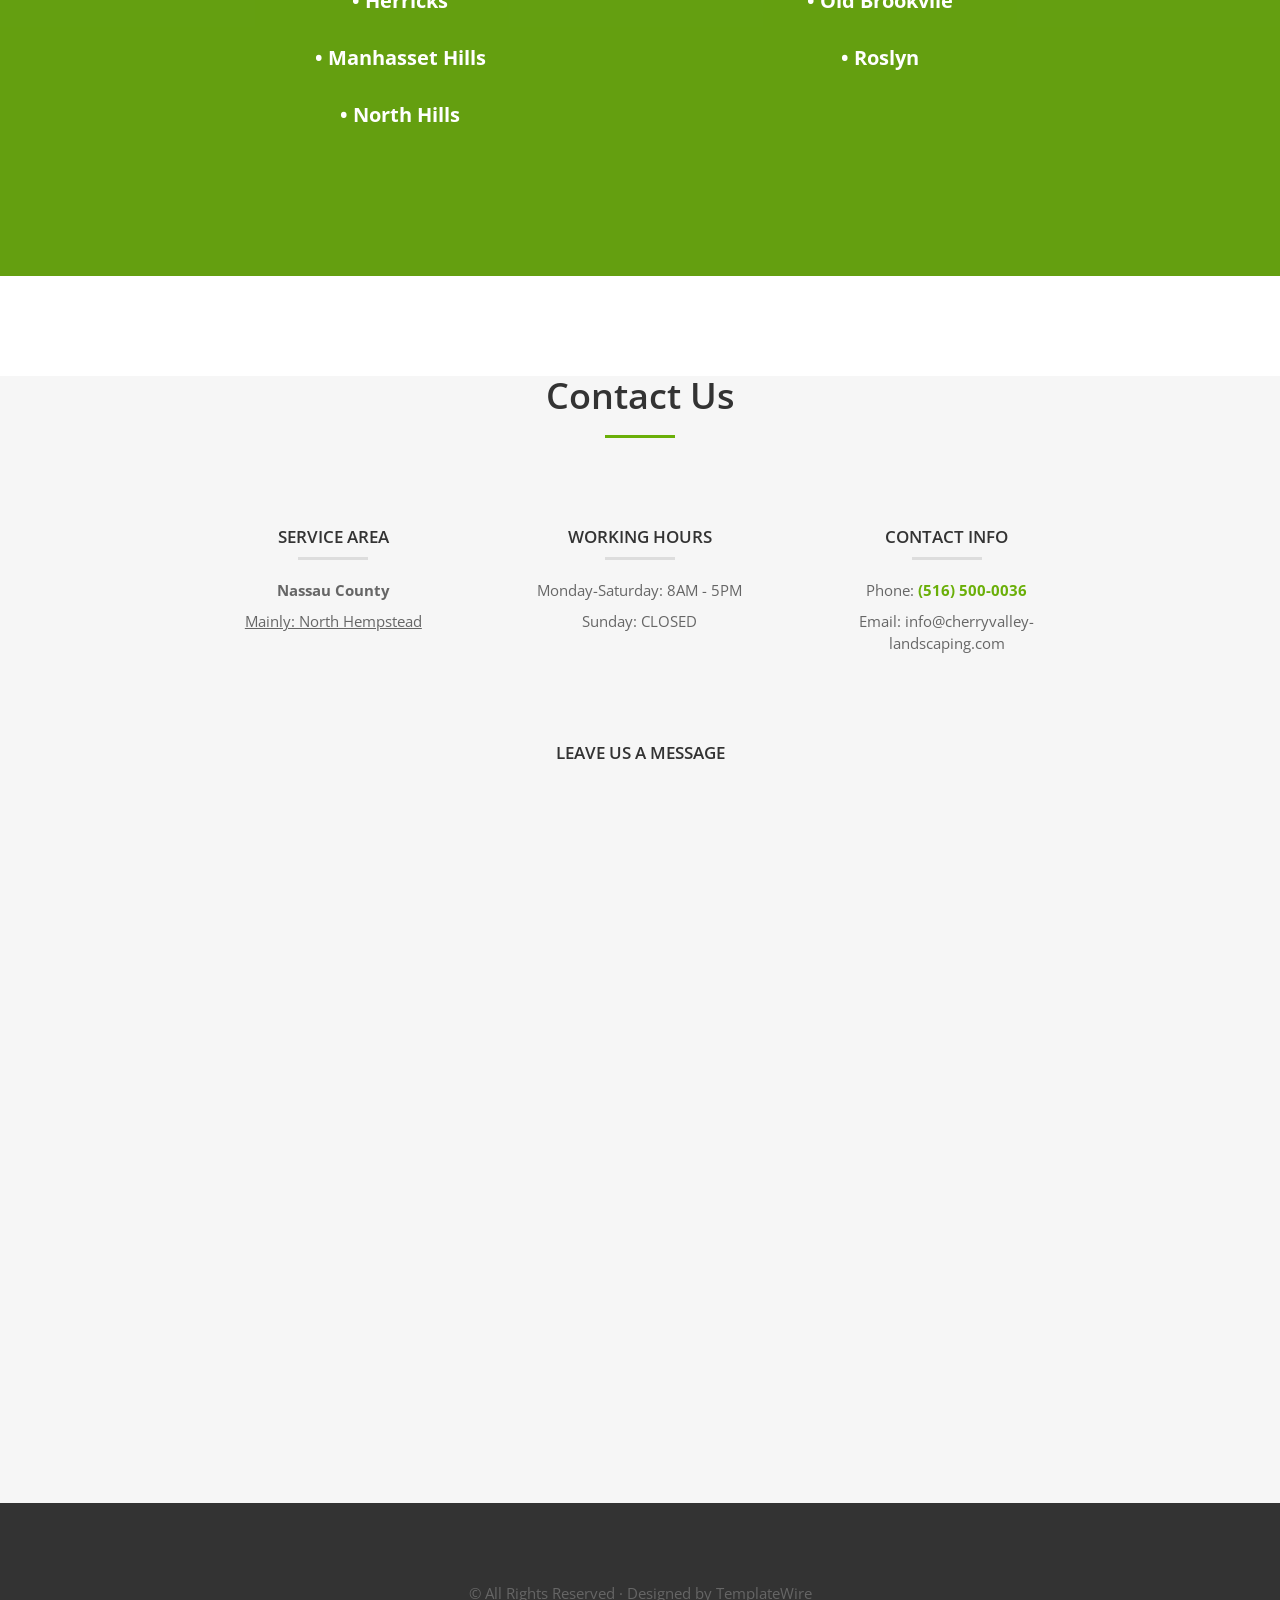
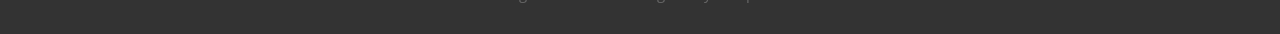
==== commit 577ed666: "fix: description" ====
--- a/index.html
+++ b/index.html
@@ -4,7 +4,9 @@
 <meta charset="utf-8">
 <meta name="viewport" content="width=device-width, initial-scale=1">
 <title>Cherry Valley Landscaping</title>
-<meta name="description" content="Landscaping Done Right, Every Time.">
+<meta name="robots" content="index, follow">
+<meta name="description" content="Cherry Valley services both residential and commercial clients across North Hempstead Area, we combine creativity, expertise, and attention to detail to bring your landscaping vision to life.">
+<meta name="keywords" content="Landscaping, lawn care, north hempstead, tree trimming, snow, cleaning, lawn, planting, fall, spring">
 <meta name="author" content="">
 <meta property="og:title" content="Cherry Valley Landscaping">
 <meta property="og:description" content="Cherry Valley Landscaping: Your Nassau County lawn care experts for over 30 years. We're a family-owned business providing exceptional service for residential & commercial properties">
--- a/css/style.css
+++ b/css/style.css
@@ -568,7 +568,7 @@
 /* -- */
 /* Contact Section */
 #contact {
-	padding: 100px 0;
+	margin: 100px 0;
 	background: #F6F6F6;
 }
 #contact .section-title p {
@@ -685,7 +685,7 @@
 .iframe-container {
   position: relative;
   width: 100%;
-  padding-bottom: 256.25%; /* 16:9 aspect ratio */
+  padding-bottom: 100%; /* 16:9 aspect ratio */
   height: 0;
   overflow: hidden;
   max-width: 100%;
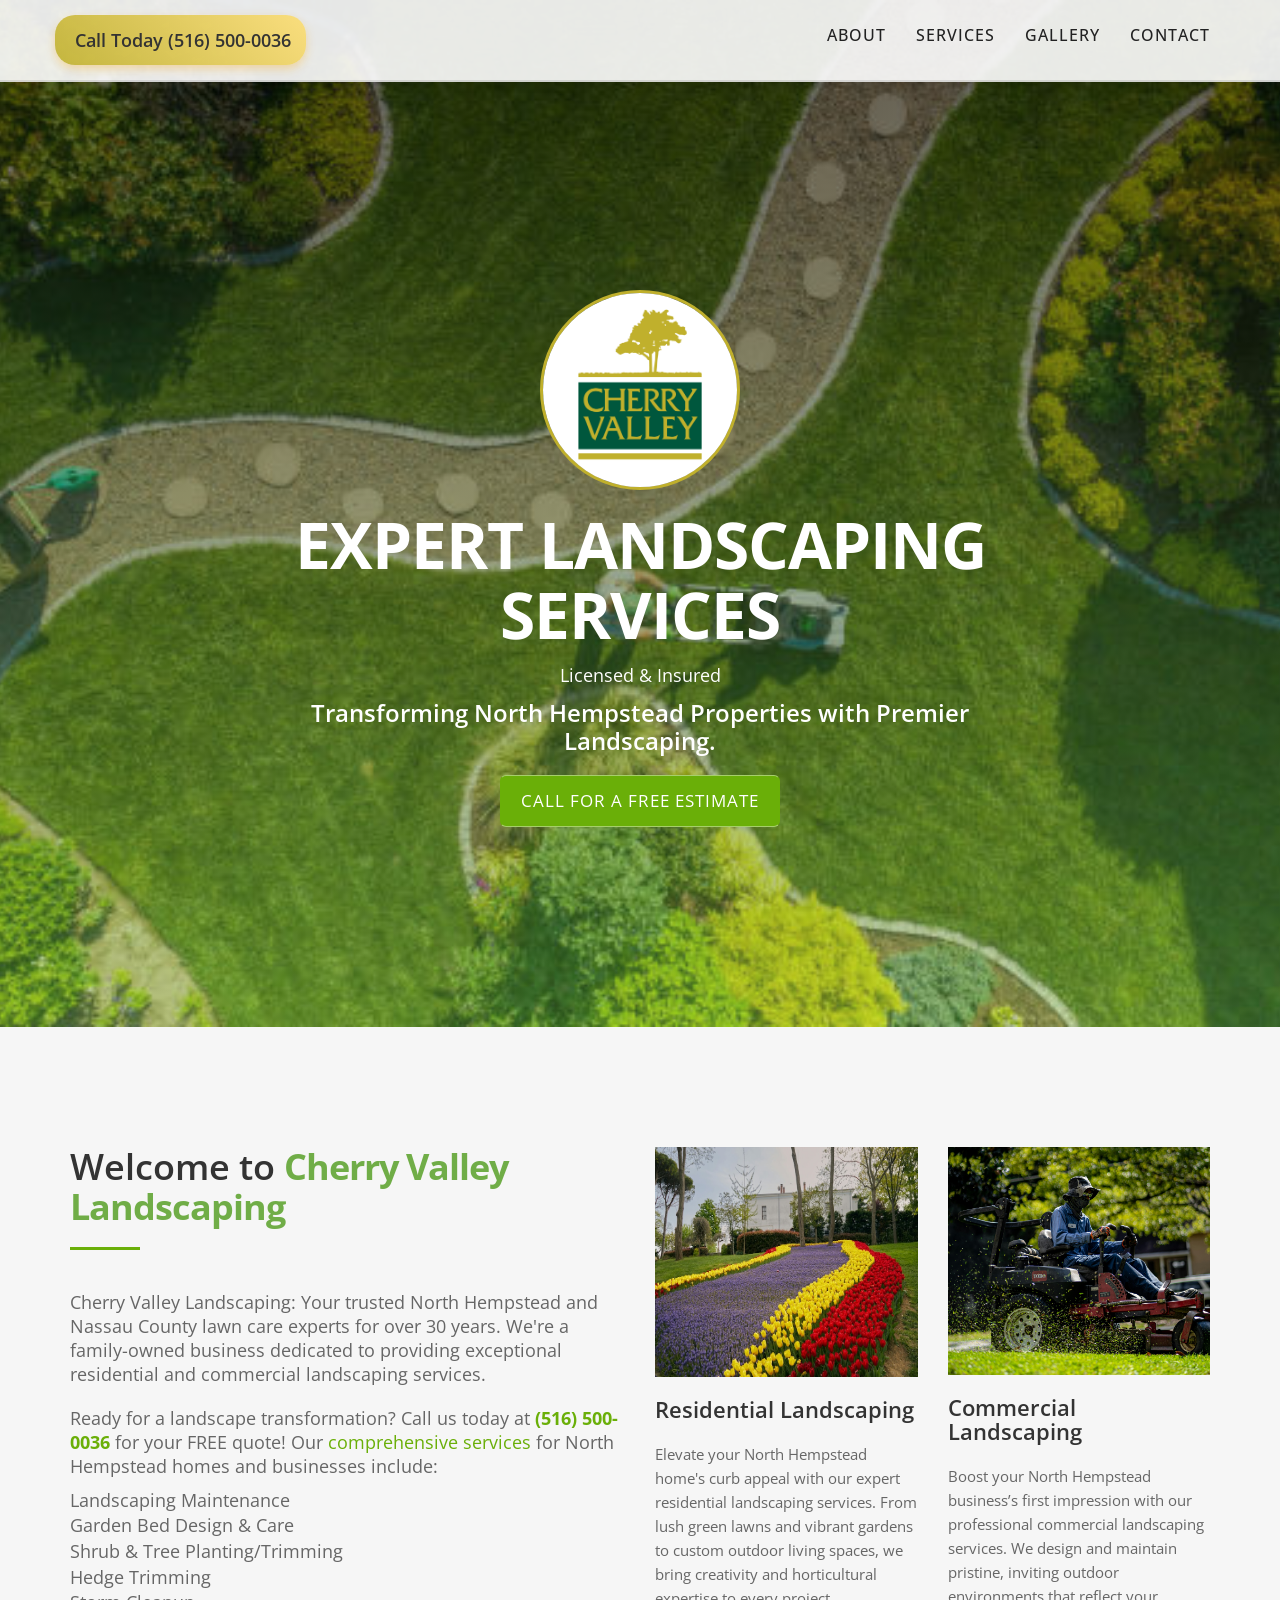
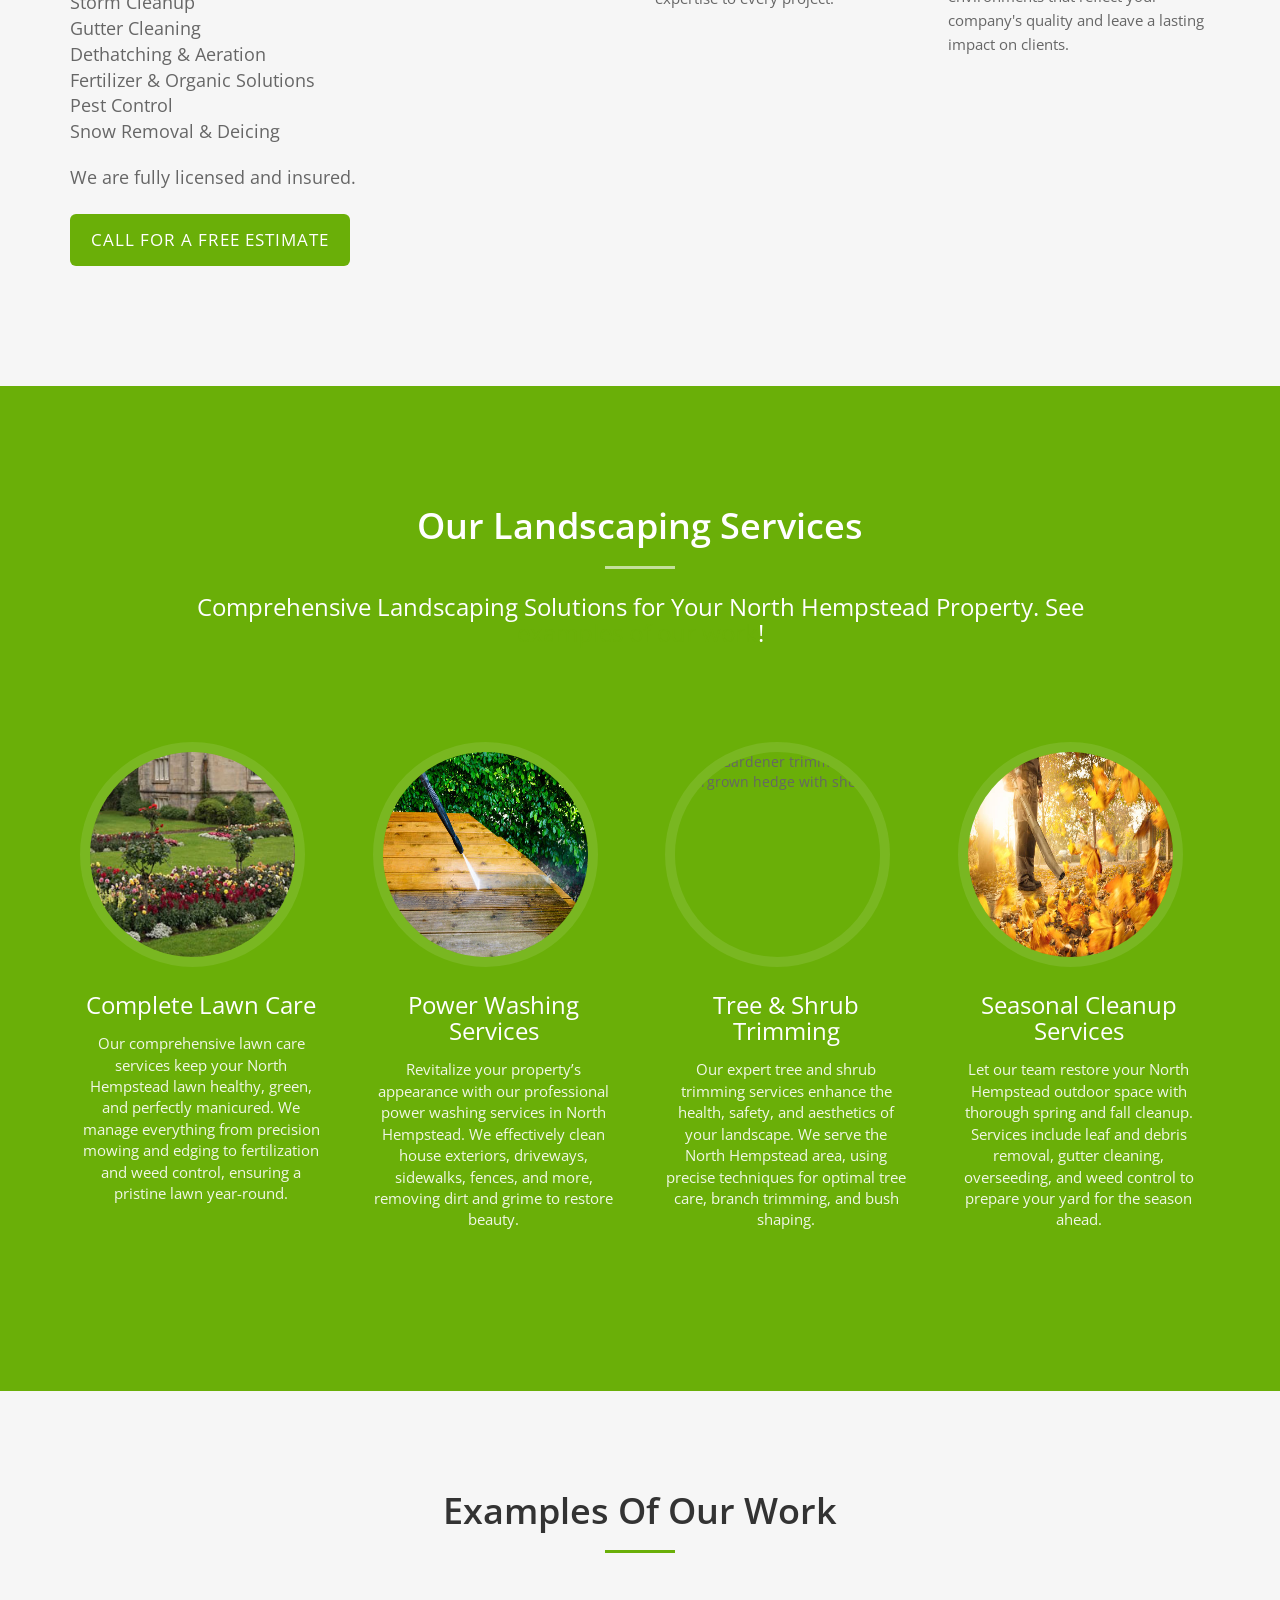
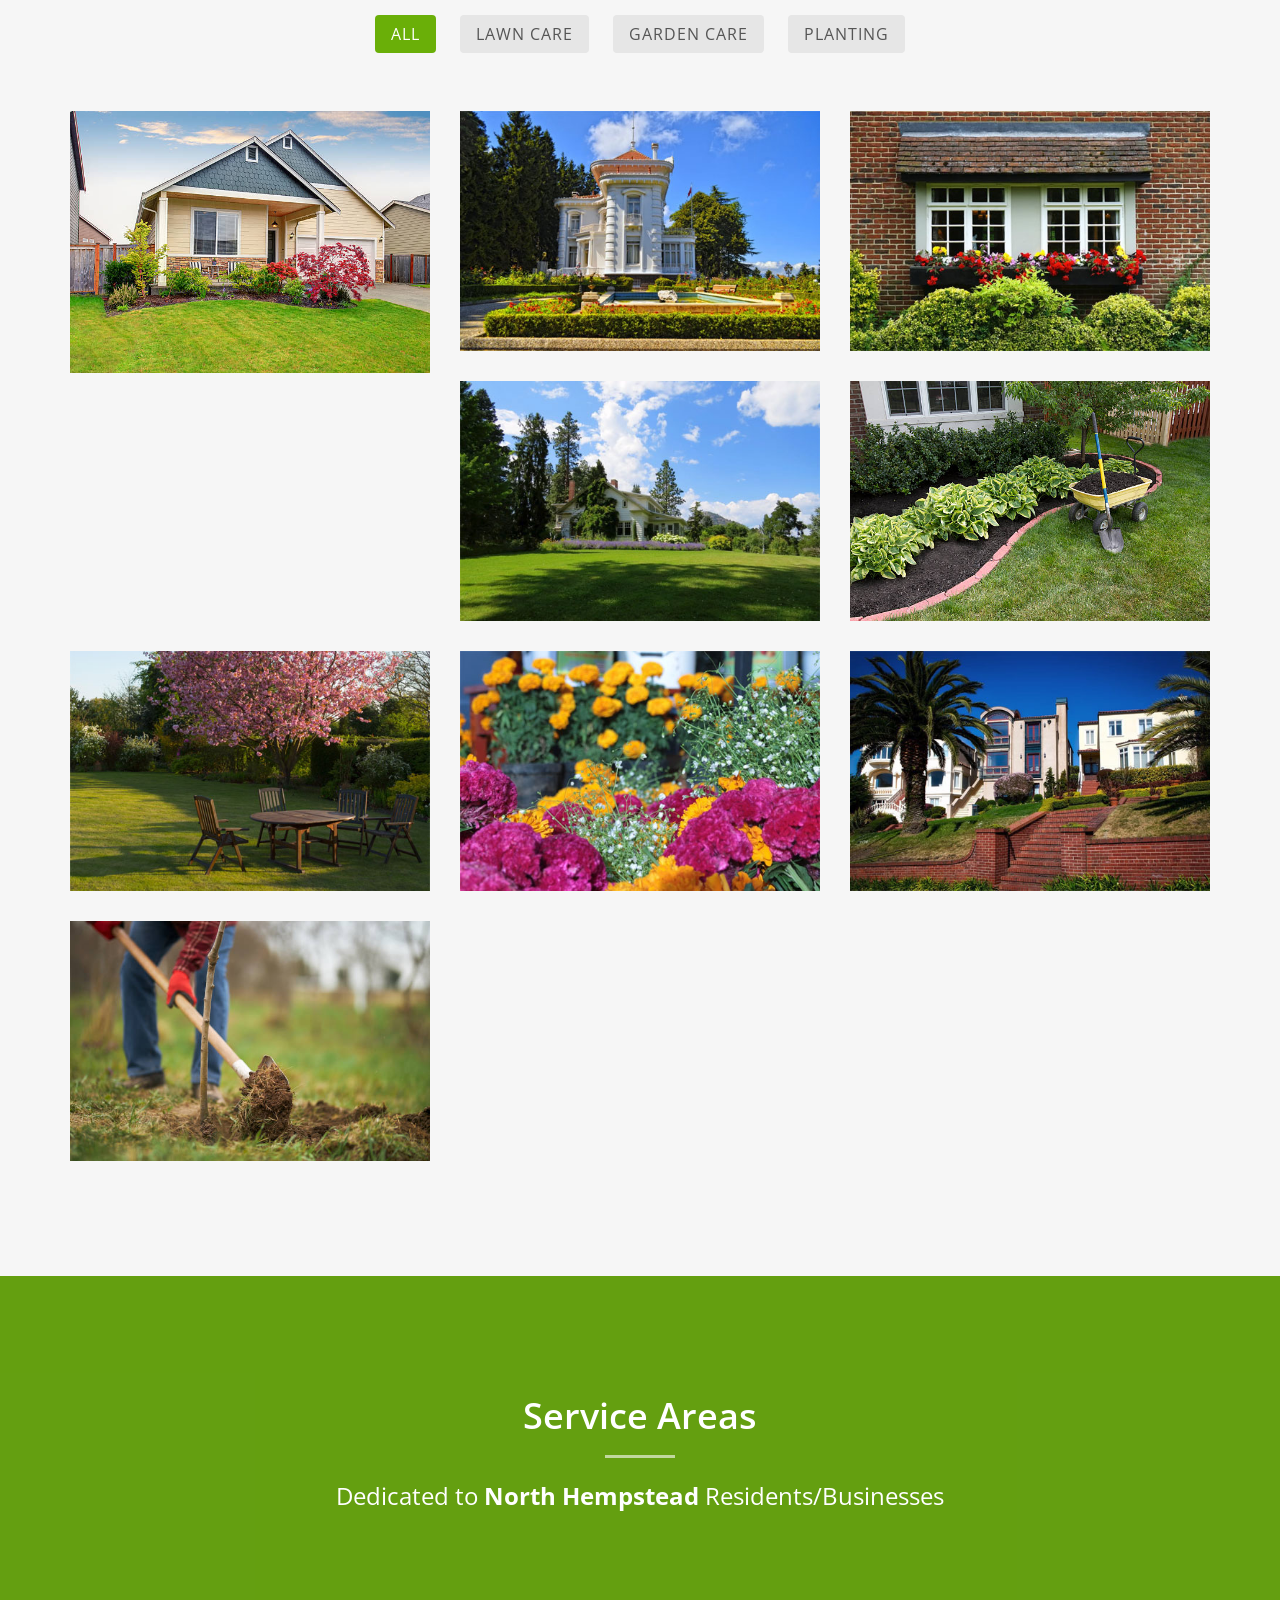
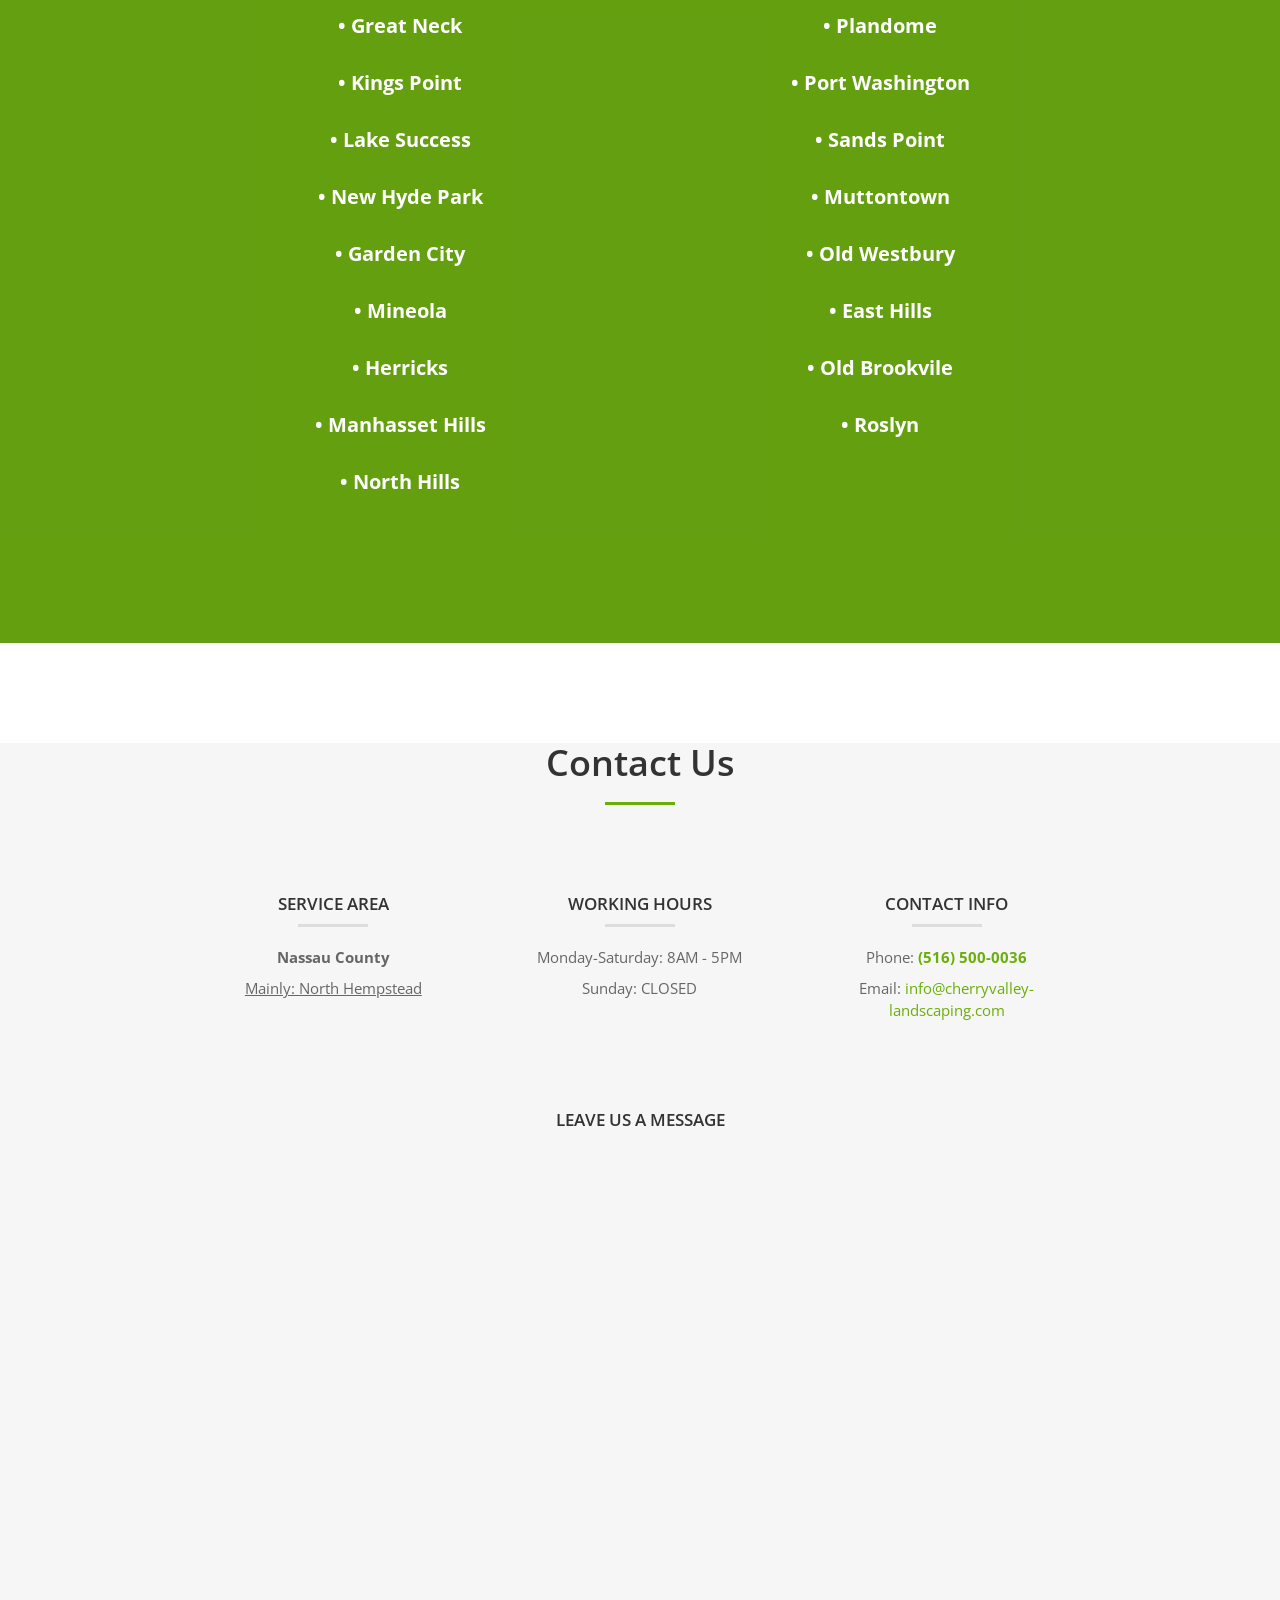
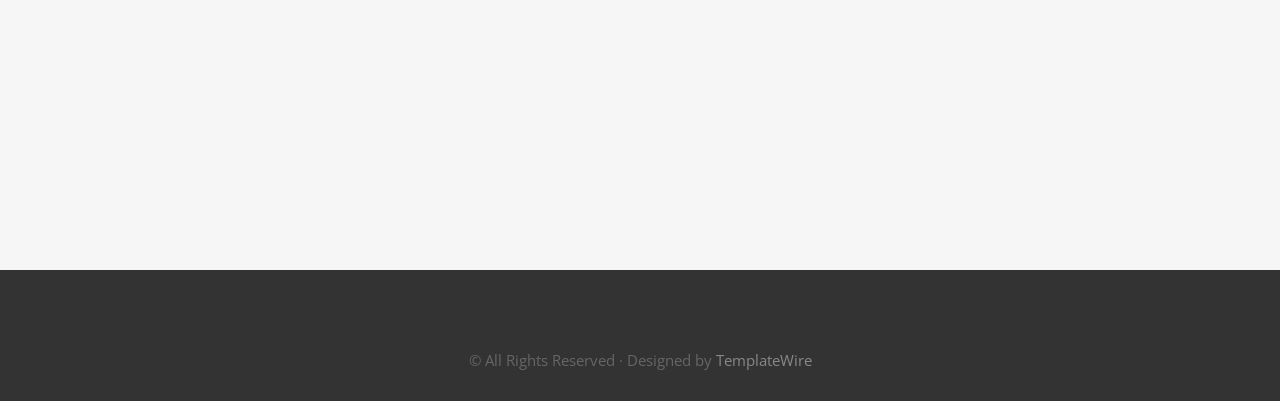
==== commit 37ce1bfa: "Improve SEO for the website This commit implements several SEO improvements for the website:  - Opti" ====
--- a/index.html
+++ b/index.html
@@ -3,13 +3,13 @@
 <head>
 <meta charset="utf-8">
 <meta name="viewport" content="width=device-width, initial-scale=1">
-<title>Cherry Valley Landscaping</title>
+<title>Expert Landscaping Services in North Hempstead, NY | Cherry Valley Landscaping</title>
 <meta name="robots" content="index, follow">
-<meta name="description" content="Cherry Valley services both residential and commercial clients across North Hempstead Area, we combine creativity, expertise, and attention to detail to bring your landscaping vision to life.">
+<meta name="description" content="Cherry Valley Landscaping offers expert residential and commercial landscaping services in North Hempstead, NY. Family-owned for 30+ years, we provide lawn care, tree trimming, seasonal cleanups, and more. Get a free quote!">
 <meta name="keywords" content="Landscaping, lawn care, north hempstead, tree trimming, snow, cleaning, lawn, planting, fall, spring">
 <meta name="author" content="">
-<meta property="og:title" content="Cherry Valley Landscaping">
-<meta property="og:description" content="Cherry Valley Landscaping: Your Nassau County lawn care experts for over 30 years. We're a family-owned business providing exceptional service for residential & commercial properties">
+<meta property="og:title" content="Expert Landscaping Services in North Hempstead, NY | Cherry Valley Landscaping">
+<meta property="og:description" content="Need expert landscaping in North Hempstead, NY? Cherry Valley Landscaping offers top-quality residential & commercial lawn care, tree services, and more. Family-owned for 30+ years. Get your free quote today!">
 <meta property="og:image" content="img/cherry-valley-logo-2.png">
 <meta property="og:url" content="https://cherryvalley-landscaping.com/">
 <meta property="og:type" content="website">
@@ -83,7 +83,6 @@
           <li><a href="#about" class="page-scroll">About</a></li>
           <li><a href="#services" class="page-scroll">Services</a></li>
           <li><a href="#portfolio" class="page-scroll">Gallery</a></li>
-          <li><a href="#testimonials" class="page-scroll">Testimonials</a></li>
           <li><a href="#contact" class="page-scroll">Contact</a></li>
         </ul>
       </div>
@@ -99,12 +98,12 @@
           <div class="col-md-8 col-md-offset-2 intro-text">
             <!-- Logo Section -->
             <div class="logo-container">
-              <img src="img/cherry-valley-logo-2.png" alt="Logo" class="logo">
+              <a href="#page-top" class="page-scroll"><img src="img/cherry-valley-logo-2.png" alt="Cherry Valley Landscaping Logo" class="logo"></a>
             </div>
             <!-- Content -->
-            <h2 style="color: #ffff;">Licensed & Insured</h2>
-            <p style="margin-top: 0px; margin-bottom: 0px; font-weight: 600; font-size: x-large;">Expert Landscaping Services</p>
-            <p style="margin-top: 10px; font-weight: 600; font-size: x-large;">From Ordinary to Extraordinary – We Landscape It All.</p>
+            <h1>Expert Landscaping Services</h1>
+            <p style="color: #ffff; margin-top: 10px; margin-bottom: 10px; font-size: large;">Licensed & Insured</p>
+            <p style="margin-top: 0px; margin-bottom: 0px; font-weight: 600; font-size: x-large;">Transforming North Hempstead Properties with Premier Landscaping.</p>
             <a href="tel:516-500-0036" class="btn btn-custom btn-lg page-scroll">Call For A Free Estimate</a>
           </div>
         </div>
@@ -120,22 +119,35 @@
         <div class="about-text">
           <h2>Welcome to <span>Cherry Valley Landscaping</span></h2>
           <hr>
-          <p style="font-size: large;">Cherry Valley Landscaping: Your Nassau County lawn care experts for over 30 years. We're a family-owned business providing exceptional service for residential & commercial properties.</p>
-          <p style="font-size: large;">Call today for a free quote! Services: Landscaping maintenance, garden beds, shrubs & trees, hedge trimming, storm cleanup, gutter cleaning, dethatching & aeration, fertilizer, organic solutions, pest control, snow removal & deicing. Licensed & insured <a href="tel:516-500-0036" style="font-weight:bold;">(516) 500-0036</a>.</p>
-          <a href="tel:516-500-0036" class="btn btn-custom btn-lg page-scroll">Call For A Free Estimate</a> </div>
+          <p style="font-size: large;">Cherry Valley Landscaping: Your trusted North Hempstead and Nassau County lawn care experts for over 30 years. We're a family-owned business dedicated to providing exceptional residential and commercial landscaping services.</p>
+          <p style="font-size: large;">Ready for a landscape transformation? Call us today at <a href="tel:516-500-0036" style="font-weight:bold;">(516) 500-0036</a> for your FREE quote! Our <a href="#services" class="page-scroll">comprehensive services</a> for North Hempstead homes and businesses include:</p>
+          <ul style="font-size: large; list-style-position: inside;">
+            <li>Landscaping Maintenance</li>
+            <li>Garden Bed Design & Care</li>
+            <li>Shrub & Tree Planting/Trimming</li>
+            <li>Hedge Trimming</li>
+            <li>Storm Cleanup</li>
+            <li>Gutter Cleaning</li>
+            <li>Dethatching & Aeration</li>
+            <li>Fertilizer & Organic Solutions</li>
+            <li>Pest Control</li>
+            <li>Snow Removal & Deicing</li>
+          </ul>
+          <p style="font-size: large;">We are fully licensed and insured.</p>
+          <a href="tel:516-500-0036" class="btn btn-custom btn-lg page-scroll" style="margin-top: 15px;">Call For A Free Estimate</a> </div>
       </div>
       <div class="col-xs-12 col-md-3">
-        <div class="about-media"> <img style="height: 230px;" src="img/garden-care-about.jpg" alt=" "> </div>
+        <div class="about-media"> <img style="height: 230px;" src="img/garden-care-about.jpg" alt="Beautifully maintained garden bed for residential property" class="img-responsive"> </div>
         <div class="about-desc">
-          <h3>Residential</h3>
-          <p>Enhance your home's curb appeal with our professional residential landscaping services. Whether it's lush green lawns, vibrant gardens, or custom outdoor spaces, we bring creativity and expertise to every project.</p>
+          <h3>Residential Landscaping</h3>
+          <p>Elevate your North Hempstead home's curb appeal with our expert residential landscaping services. From lush green lawns and vibrant gardens to custom outdoor living spaces, we bring creativity and horticultural expertise to every project.</p>
         </div>
       </div>
       <div class="col-xs-12 col-md-3">
-        <div class="about-media"> <img src="img/lawn-mowing-motorized.jpg" alt=" "> </div>
+        <div class="about-media"> <img src="img/lawn-mowing-motorized.jpg" alt="Professional lawn mowing service for commercial landscaping" class="img-responsive"> </div>
         <div class="about-desc">
-          <h3>Commercial</h3>
-          <p>Enhance your business’s curb appeal with our expert commercial landscaping services. We design and maintain professional, inviting outdoor spaces that leave a lasting impression on clients and visitors.</p>
+          <h3>Commercial Landscaping</h3>
+          <p>Boost your North Hempstead business’s first impression with our professional commercial landscaping services. We design and maintain pristine, inviting outdoor environments that reflect your company's quality and leave a lasting impact on clients.</p>
         </div>
       </div>
     </div>
@@ -145,37 +157,37 @@
 <div id="services">
   <div class="container">
     <div class="col-md-10 col-md-offset-1 section-title text-center">
-      <h2>Our Services</h2>
+      <h2>Our Landscaping Services</h2>
       <hr>
-      <h3>We provide a range of outdoor services to assist you even further.</h3>
+      <h3>Comprehensive Landscaping Solutions for Your North Hempstead Property. See <a href="#portfolio" class="page-scroll">examples of our work</a>!</h3>
     </div>
     <div class="row">
       <div class="col-md-3 text-center">
-        <div class="service-media"> <img src="img/services/service-2.jpg" alt=" "> </div>
+        <div class="service-media"> <img src="img/services/service-2.jpg" alt="Manicured lawn representing professional lawn care service" class="img-responsive"> </div>
         <div class="service-desc">
-          <h3>Lawn Care</h3>
-          <p>Our comprehensive lawn care service keeps your lawn healthy, green, and well-manicured. We handle everything from regular mowing and edging to fertilization and weed control, ensuring a lush, pristine lawn all year round.</p>
+          <h3>Complete Lawn Care</h3>
+          <p>Our comprehensive lawn care services keep your North Hempstead lawn healthy, green, and perfectly manicured. We manage everything from precision mowing and edging to fertilization and weed control, ensuring a pristine lawn year-round.</p>
         </div>
       </div>
       <div class="col-md-3 text-center">
-        <div class="service-media"> <img src="img/services/powerwashing.jpg" alt=" "> </div>
+        <div class="service-media"> <img src="img/services/powerwashing.jpg" alt="Power washing a dirty outdoor patio surface" class="img-responsive"> </div>
         <div class="service-desc">
-          <h3>Power Washing</h3>
-          <p>We offer professional power washing services to restore the beauty and cleanliness of your property. Using high-pressure water and specialized equipment, we effectively clean a wide variety of surfaces, including: House exterior, Driveways/Sidewalks, Fences and More!</p>
+          <h3>Power Washing Services</h3>
+          <p>Revitalize your property’s appearance with our professional power washing services in North Hempstead. We effectively clean house exteriors, driveways, sidewalks, fences, and more, removing dirt and grime to restore beauty.</p>
         </div>
       </div>
       <div class="col-md-3 text-center">
-        <div class="service-media"> <img src="img/services/shrub-trimming.jpg" alt=" "> </div>
+        <div class="service-media"> <img src="img/services/shrub-trimming.jpg" alt="Gardener trimming overgrown hedge with shears" class="img-responsive"> </div>
         <div class="service-desc">
-          <h3>Tree Trimming</h3>
-          <p>Providing expert tree trimming services designed to enhance the health, appearance, and safety of your trees and landscape. Our experienced team uses the latest tools and techniques to ensure precise, efficient trimming of trees, branches, and bushes.</p>
+          <h3>Tree & Shrub Trimming</h3>
+          <p>Our expert tree and shrub trimming services enhance the health, safety, and aesthetics of your landscape. We serve the North Hempstead area, using precise techniques for optimal tree care, branch trimming, and bush shaping.</p>
         </div>
       </div>
       <div class="col-md-3 text-center">
-        <div class="service-media"> <img src="img/services/fall-cleaning.jpg" alt=" "> </div>
+        <div class="service-media"> <img src="img/services/fall-cleaning.jpg" alt="Yard with fallen leaves during fall cleanup service" class="img-responsive"> </div>
         <div class="service-desc">
-          <h3>Spring & Fall Cleanup</h3>
-          <p>Our expert team will help restore your outdoor space by removing seasonal debris, tidying up your landscape, and preparing your yard for the months ahead. Our cleanup services include: Leaf Removal, Debris Clearing, Gutter Cleaning, Grass Seeding, and Weed Control..</p>
+          <h3>Seasonal Cleanup Services</h3>
+          <p>Let our team restore your North Hempstead outdoor space with thorough spring and fall cleanup. Services include leaf and debris removal, gutter cleaning, overseeding, and weed control to prepare your yard for the season ahead.</p>
         </div>
       </div>
     </div>
@@ -210,7 +222,7 @@
               <div class="hover-text">
                 <!-- <h4>Lorem Ipsum</h4> -->
               </div>
-              <img src="img/portfolio/demo-house-2.jpg" class="img-responsive" alt="Project Title"> </a> </div>
+              <img src="img/portfolio/demo-house-2.jpg" class="img-responsive" alt="Landscaped front yard of a house"> </a> </div>
           </div>
         </div>
         <div class="col-sm-6 col-md-4 planting">
@@ -219,7 +231,7 @@
               <div class="hover-text">
                 <!-- <h4>Adipiscing Elit</h4> -->
               </div>
-              <img src="img/portfolio/02-small.jpg" class="img-responsive" alt="Project Title"> </a> </div>
+              <img src="img/portfolio/02-small.jpg" class="img-responsive" alt="Garden planting project example"> </a> </div>
           </div>
         </div>
         <div class="col-sm-6 col-md-4 lawn">
@@ -228,7 +240,7 @@
               <div class="hover-text">
                 <!-- <h4>Lorem Ipsum</h4> -->
               </div>
-              <img src="img/portfolio/03-small.jpg" class="img-responsive" alt="Project Title"> </a> </div>
+              <img src="img/portfolio/03-small.jpg" class="img-responsive" alt="Lawn care project example"> </a> </div>
           </div>
         </div>
         <div class="col-sm-6 col-md-4 lawn">
@@ -237,7 +249,7 @@
               <div class="hover-text">
                 <!-- <h4>Lorem Ipsum</h4> -->
               </div>
-              <img src="img/portfolio/04-small.jpg" class="img-responsive" alt="Project Title"> </a> </div>
+              <img src="img/portfolio/04-small.jpg" class="img-responsive" alt="Another lawn care project example"> </a> </div>
           </div>
         </div>
         <div class="col-sm-6 col-md-4 planting">
@@ -246,7 +258,7 @@
               <div class="hover-text">
                 <!-- <h4>Adipiscing Elit</h4> -->
               </div>
-              <img src="img/portfolio/repotting.jpg" class="img-responsive" alt="Project Title"> </a> </div>
+              <img src="img/portfolio/repotting.jpg" class="img-responsive" alt="Plant repotting project example"> </a> </div>
           </div>
         </div>
         <div class="col-sm-6 col-md-4 garden">
@@ -255,7 +267,7 @@
               <div class="hover-text">
                 <!-- <h4>Dolor Sit</h4> -->
               </div>
-              <img src="img/portfolio/06-small.jpg" class="img-responsive" alt="Project Title"> </a> </div>
+              <img src="img/portfolio/06-small.jpg" class="img-responsive" alt="Garden care project example"> </a> </div>
           </div>
         </div>
         <div class="col-sm-6 col-md-4 garden">
@@ -264,7 +276,7 @@
               <div class="hover-text">
                 <!-- <h4>Dolor Sit</h4> -->
               </div>
-              <img src="img/portfolio/07-small.jpg" class="img-responsive" alt="Project Title"> </a> </div>
+              <img src="img/portfolio/07-small.jpg" class="img-responsive" alt="Another garden care project example"> </a> </div>
           </div>
         </div>
         <div class="col-sm-6 col-md-4 lawn">
@@ -273,7 +285,7 @@
               <div class="hover-text">
                 <!-- <h4>Lorem Ipsum</h4> -->
               </div>
-              <img src="img/portfolio/08-small.jpg" class="img-responsive" alt="Project Title"> </a> </div>
+              <img src="img/portfolio/08-small.jpg" class="img-responsive" alt="Lawn maintenance project example"> </a> </div>
           </div>
         </div>
         <div class="col-sm-6 col-md-4 planting">
@@ -282,7 +294,7 @@
               <div class="hover-text">
                 <!-- <h4>Adipiscing Elit</h4> -->
               </div>
-              <img src="img/portfolio/treeplanting.jpg" class="img-responsive" alt="Project Title"> </a> </div>
+              <img src="img/portfolio/treeplanting.jpg" class="img-responsive" alt="Tree planting project example"> </a> </div>
           </div>
         </div>
       </div>
@@ -391,14 +403,14 @@
         <hr>
         <div class="contact-item">
           <p>Phone: <a href="tel:516-500-0036" style="font-weight:bold;">(516) 500-0036</a></p>
-          <p>Email: info@cherryvalley-landscaping.com</p>
+          <p>Email: <a href="mailto:info@cherryvalley-landscaping.com">info@cherryvalley-landscaping.com</a></p>
         </div>
       </div>
     </div>
     <div class="col-md-8 col-md-offset-2">
       <h3>Leave us a message</h3>
       <div class="iframe-container">
-        <iframe src="https://docs.google.com/forms/d/e/1FAIpQLSfgNSqJbocx2K4p_u-gTYBH-YdyyfNtlEin60jxugVYjc53VA/viewform?embedded=true" frameborder="0" marginheight="0" marginwidth="0">Loading…</iframe>
+        <iframe src="https://docs.google.com/forms/d/e/1FAIpQLSfgNSqJbocx2K4p_u-gTYBH-YdyyfNtlEin60jxugVYjc53VA/viewform?embedded=true" width="100%" style="min-height: 500px; border:0;">Loading…</iframe>
       </div>
     </div>    
 </div>
@@ -413,7 +425,7 @@
           <li><a href="#"><i class="fa fa-google-plus"></i></a></li> -->
         </ul>
       </div>
-      <p>&copy; All Rights Reserved · Designed by TemplateWire</a></p>
+      <p>&copy; All Rights Reserved · Designed by <a href="https://templatewire.com/" target="_blank" rel="nofollow">TemplateWire</a></p>
     </div>
   </div>
 </div>
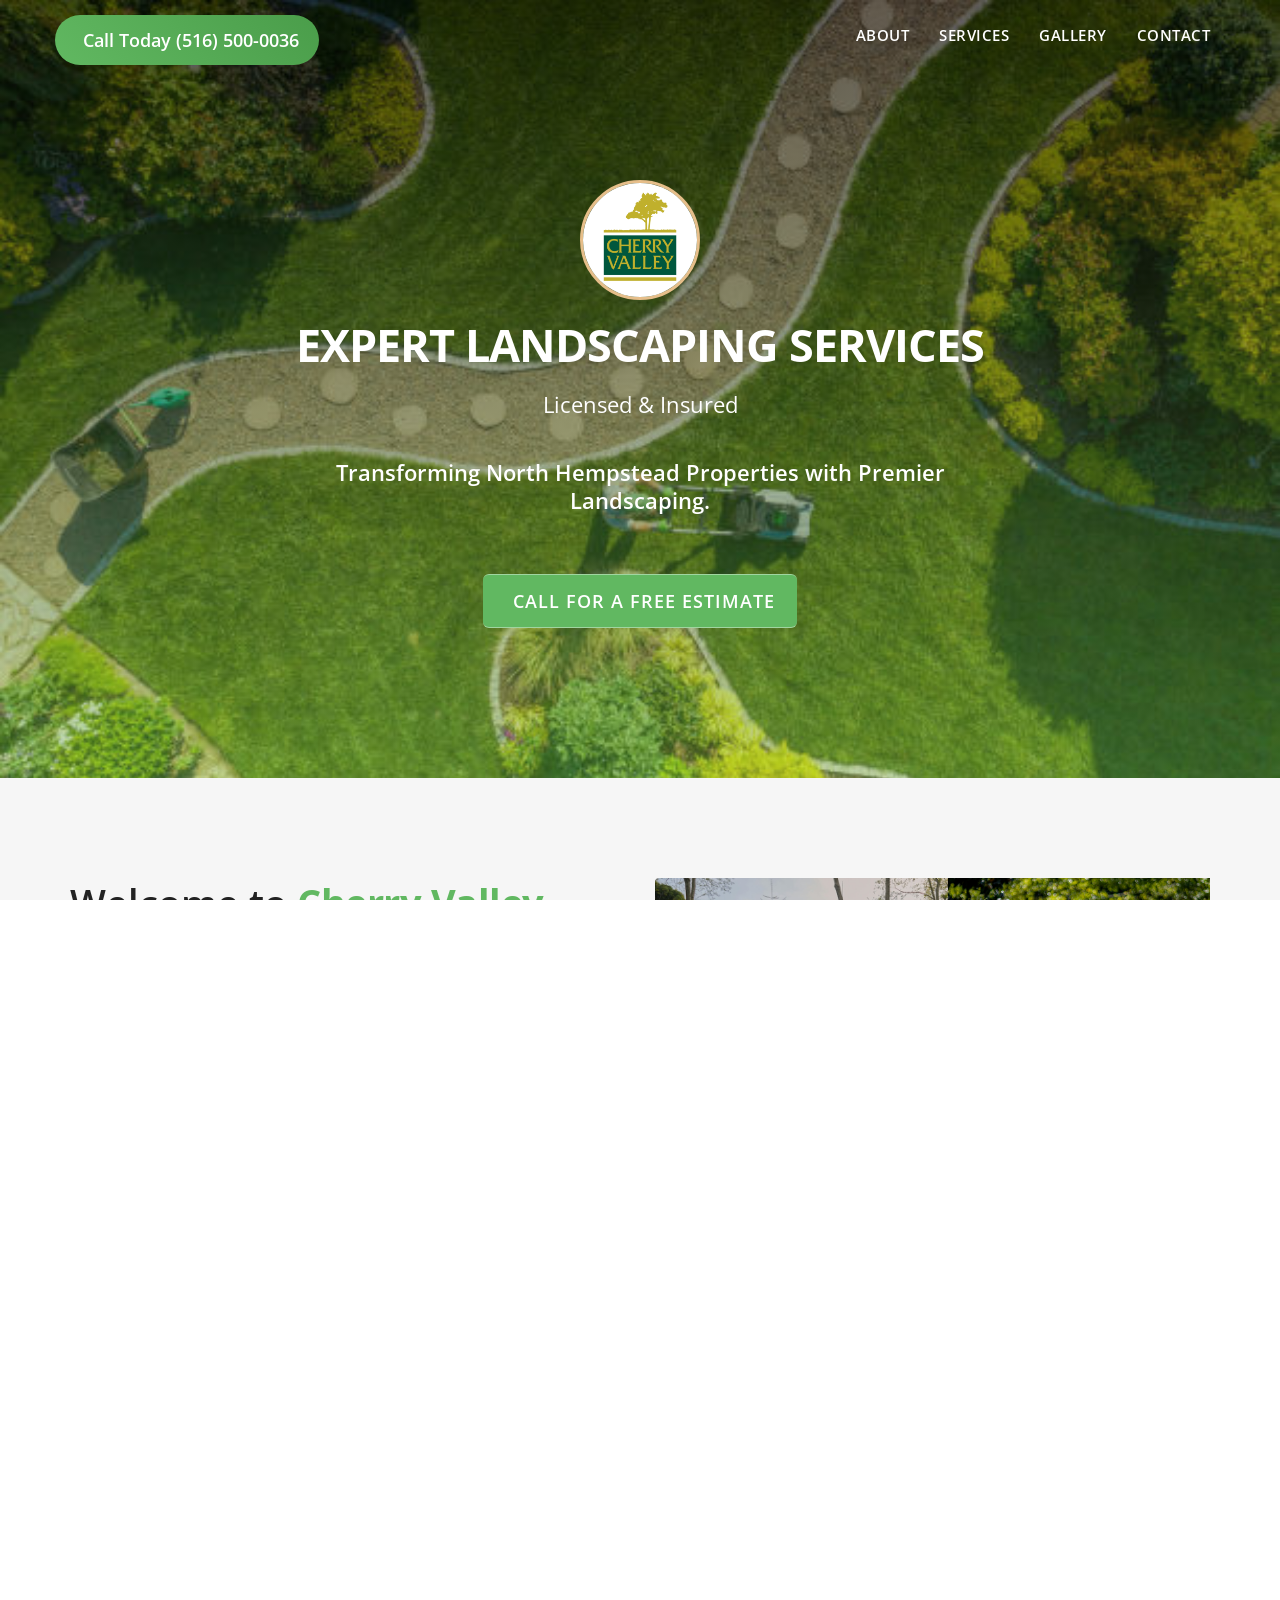
==== commit ff39142c: "Improve overall look and feel of the website. Key changes include: - Refactored inline styles to CSS" ====
--- a/index.html
+++ b/index.html
@@ -42,20 +42,6 @@
       <script src="https://oss.maxcdn.com/html5shiv/3.7.2/html5shiv.min.js"></script>
       <script src="https://oss.maxcdn.com/respond/1.4.2/respond.min.js"></script>
     <![endif]-->
-<style>
-  #header .logo-container {
-    text-align: center;
-    margin-bottom: 20px; /* Adjust spacing as needed */
-  }
-
-  #header .logo {
-    width: 200px; /* Adjust size as needed */
-    height: 200px; /* Ensure width and height are equal for a perfect circle */
-    border-radius: 50%; /* Makes the image circular */
-    border: 3px solid #c0b02c; /* Optional: Add a border */
-    object-fit: cover; /* Ensures the image scales properly */
-  }
-</style>
 </head>
 <body id="page-top" data-spy="scroll" data-target=".navbar-fixed-top">
 <!-- Navigation
@@ -102,9 +88,9 @@
             </div>
             <!-- Content -->
             <h1>Expert Landscaping Services</h1>
-            <p style="color: #ffff; margin-top: 10px; margin-bottom: 10px; font-size: large;">Licensed & Insured</p>
-            <p style="margin-top: 0px; margin-bottom: 0px; font-weight: 600; font-size: x-large;">Transforming North Hempstead Properties with Premier Landscaping.</p>
-            <a href="tel:516-500-0036" class="btn btn-custom btn-lg page-scroll">Call For A Free Estimate</a>
+            <p class="header-licensed-text">Licensed & Insured</p>
+            <p class="header-tagline-text">Transforming North Hempstead Properties with Premier Landscaping.</p>
+            <a href="tel:516-500-0036" class="btn btn-custom btn-lg page-scroll"><i class="fa fa-phone"></i> Call For A Free Estimate</a>
           </div>
         </div>
       </div>
@@ -119,9 +105,9 @@
         <div class="about-text">
           <h2>Welcome to <span>Cherry Valley Landscaping</span></h2>
           <hr>
-          <p style="font-size: large;">Cherry Valley Landscaping: Your trusted North Hempstead and Nassau County lawn care experts for over 30 years. We're a family-owned business dedicated to providing exceptional residential and commercial landscaping services.</p>
-          <p style="font-size: large;">Ready for a landscape transformation? Call us today at <a href="tel:516-500-0036" style="font-weight:bold;">(516) 500-0036</a> for your FREE quote! Our <a href="#services" class="page-scroll">comprehensive services</a> for North Hempstead homes and businesses include:</p>
-          <ul style="font-size: large; list-style-position: inside;">
+          <p class="about-intro-text">Cherry Valley Landscaping: Your trusted North Hempstead and Nassau County lawn care experts for over 30 years. We're a family-owned business dedicated to providing exceptional residential and commercial landscaping services.</p>
+          <p class="about-cta-text">Ready for a landscape transformation? Call us today at <a href="tel:516-500-0036" class="about-phone-link">(516) 500-0036</a> for your FREE quote! Our <a href="#services" class="page-scroll">comprehensive services</a> for North Hempstead homes and businesses include:</p>
+          <ul class="about-services-list">
             <li>Landscaping Maintenance</li>
             <li>Garden Bed Design & Care</li>
             <li>Shrub & Tree Planting/Trimming</li>
@@ -133,11 +119,11 @@
             <li>Pest Control</li>
             <li>Snow Removal & Deicing</li>
           </ul>
-          <p style="font-size: large;">We are fully licensed and insured.</p>
-          <a href="tel:516-500-0036" class="btn btn-custom btn-lg page-scroll" style="margin-top: 15px;">Call For A Free Estimate</a> </div>
+          <p class="about-licensed-text">We are fully licensed and insured.</p>
+          <a href="tel:516-500-0036" class="btn btn-custom btn-lg page-scroll about-cta-button"><i class="fa fa-phone"></i> Call For A Free Estimate</a> </div>
       </div>
       <div class="col-xs-12 col-md-3">
-        <div class="about-media"> <img style="height: 230px;" src="img/garden-care-about.jpg" alt="Beautifully maintained garden bed for residential property" class="img-responsive"> </div>
+        <div class="about-media"> <img class="about-media-image" src="img/garden-care-about.jpg" alt="Beautifully maintained garden bed for residential property" class="img-responsive"> </div>
         <div class="about-desc">
           <h3>Residential Landscaping</h3>
           <p>Elevate your North Hempstead home's curb appeal with our expert residential landscaping services. From lush green lawns and vibrant gardens to custom outdoor living spaces, we bring creativity and horticultural expertise to every project.</p>
@@ -159,7 +145,7 @@
     <div class="col-md-10 col-md-offset-1 section-title text-center">
       <h2>Our Landscaping Services</h2>
       <hr>
-      <h3>Comprehensive Landscaping Solutions for Your North Hempstead Property. See <a href="#portfolio" class="page-scroll">examples of our work</a>!</h3>
+      <h3 class="services-subtitle">Comprehensive Landscaping Solutions for Your North Hempstead Property. See <a href="#portfolio" class="page-scroll">examples of our work</a>!</h3>
     </div>
     <div class="row">
       <div class="col-md-3 text-center">
@@ -341,31 +327,31 @@
       <div class="col-md-10 col-md-offset-1 section-title text-center">
         <h2>Service Areas</h2>
         <hr>
-        <h3 style="color: #fff; font-size: 24px; font-weight: 400; padding: 5px 0;">Dedicated to <span style="font-weight: bold;">North Hempstead</span> Residents/Businesses</h3>
+        <h3 class="service-areas-subtitle">Dedicated to <span class="service-areas-highlight">North Hempstead</span> Residents/Businesses</h3>
       </div>
       <div class="row">
         <div class="col-md-10 col-md-offset-1">
           <ul class="location-list">
             <li class="item">
-              <p style="font-weight: bold;">• Great Neck</p>
-              <p style="font-weight: bold;">• Kings Point</p>
-              <p style="font-weight: bold;">• Lake Success</p>
-              <p style="font-weight: bold;">• New Hyde Park</p>
-              <p style="font-weight: bold;">• Garden City</p>
-              <p style="font-weight: bold;">• Mineola</p>
-              <p style="font-weight: bold;">• Herricks</p>
-              <p style="font-weight: bold;">• Manhasset Hills</p>
-              <p style="font-weight: bold;">• North Hills</p>
+              <p class="location-list-item-text">• Great Neck</p>
+              <p class="location-list-item-text">• Kings Point</p>
+              <p class="location-list-item-text">• Lake Success</p>
+              <p class="location-list-item-text">• New Hyde Park</p>
+              <p class="location-list-item-text">• Garden City</p>
+              <p class="location-list-item-text">• Mineola</p>
+              <p class="location-list-item-text">• Herricks</p>
+              <p class="location-list-item-text">• Manhasset Hills</p>
+              <p class="location-list-item-text">• North Hills</p>
             </li>
             <li class="item">
-              <p style="font-weight: bold;">• Plandome</p>
-              <p style="font-weight: bold;">• Port Washington</p>
-              <p style="font-weight: bold;">• Sands Point</p>
-              <p style="font-weight: bold;">• Muttontown</p>
-              <p style="font-weight: bold;">• Old Westbury</p>
-              <p style="font-weight: bold;">• East Hills</p>
-              <p style="font-weight: bold;">• Old Brookvile</p>
-              <p style="font-weight: bold;">• Roslyn</p>
+              <p class="location-list-item-text">• Plandome</p>
+              <p class="location-list-item-text">• Port Washington</p>
+              <p class="location-list-item-text">• Sands Point</p>
+              <p class="location-list-item-text">• Muttontown</p>
+              <p class="location-list-item-text">• Old Westbury</p>
+              <p class="location-list-item-text">• East Hills</p>
+              <p class="location-list-item-text">• Old Brookvile</p>
+              <p class="location-list-item-text">• Roslyn</p>
             </li>
           </ul>
         </div>
@@ -386,8 +372,8 @@
         <h3>Service Area</h3>
         <hr>
         <div class="contact-item">
-          <p style="font-weight: bold;">Nassau County</p>
-          <p style="text-decoration: underline;">Mainly: North Hempstead</p>
+          <p class="contact-area-county">Nassau County</p>
+          <p class="contact-area-main">Mainly: North Hempstead</p>
         </div>
       </div>
       <div class="col-md-4">
@@ -402,7 +388,7 @@
         <h3>Contact Info</h3>
         <hr>
         <div class="contact-item">
-          <p>Phone: <a href="tel:516-500-0036" style="font-weight:bold;">(516) 500-0036</a></p>
+          <p>Phone: <a href="tel:516-500-0036" class="contact-phone-link">(516) 500-0036</a></p>
           <p>Email: <a href="mailto:info@cherryvalley-landscaping.com">info@cherryvalley-landscaping.com</a></p>
         </div>
       </div>
@@ -410,7 +396,7 @@
     <div class="col-md-8 col-md-offset-2">
       <h3>Leave us a message</h3>
       <div class="iframe-container">
-        <iframe src="https://docs.google.com/forms/d/e/1FAIpQLSfgNSqJbocx2K4p_u-gTYBH-YdyyfNtlEin60jxugVYjc53VA/viewform?embedded=true" width="100%" style="min-height: 500px; border:0;">Loading…</iframe>
+        <iframe class="contact-form-iframe" src="https://docs.google.com/forms/d/e/1FAIpQLSfgNSqJbocx2K4p_u-gTYBH-YdyyfNtlEin60jxugVYjc53VA/viewform?embedded=true" width="100%">Loading…</iframe>
       </div>
     </div>    
 </div>
@@ -418,13 +404,13 @@
 <div id="footer">
   <div class="container text-center">
     <div class="col-md-8 col-md-offset-2">
-      <div class="social">
+      <!-- <div class="social">
         <ul>
-          <!-- <li><a href="#"><i class="fa fa-facebook"></i></a></li>
+          <li><a href="#"><i class="fa fa-facebook"></i></a></li>
           <li><a href="#"><i class="fa fa-twitter"></i></a></li>
-          <li><a href="#"><i class="fa fa-google-plus"></i></a></li> -->
+          <li><a href="#"><i class="fa fa-google-plus"></i></a></li>
         </ul>
-      </div>
+      </div> -->
       <p>&copy; All Rights Reserved · Designed by <a href="https://templatewire.com/" target="_blank" rel="nofollow">TemplateWire</a></p>
     </div>
   </div>
--- a/css/style.css
+++ b/css/style.css
@@ -2,41 +2,48 @@
 	font-family: 'Open Sans', sans-serif;
 	text-rendering: optimizeLegibility !important;
 	-webkit-font-smoothing: antialiased !important;
-	color: #666;
+	color: #555; /* Slightly darker for better contrast */
 	font-weight: 400;
 	width: 100% !important;
 	height: 100% !important;
+	overflow-x: hidden; /* Prevent horizontal scroll as a fallback */
+	line-height: 1.6; /* Improved default line height */
 }
 h2 {
-	margin: 0 0 20px 0;
+	margin: 0 0 25px 0; /* Increased bottom margin */
 	font-weight: 600;
-	font-size: 36px;
+	font-size: 38px; /* Slightly larger */
+	color: #222; /* Darker heading color */
+	line-height: 1.3;
+}
+h3, h4 {
+	font-size: 22px; /* Slightly larger */
+	font-weight: 500; /* Slightly bolder */
 	color: #333;
-}
-h3, h4 {
-	font-size: 20px;
-	font-weight: 400;
-	color: #333;
+	line-height: 1.4;
 }
 h5 {
 	text-transform: uppercase;
 	font-weight: 700;
-	line-height: 20px;
+	line-height: 1.5; /* Adjusted line height */
 }
 p {
-	font-size: 15px;
+	font-size: 16px; /* Slightly larger base font size for paragraphs */
+	line-height: 1.7; /* Increased line height for paragraphs */
+	margin-bottom: 15px; /* Added default bottom margin to paragraphs */
 }
 p.intro {
 	margin: 12px 0 0;
-	line-height: 24px;
+	line-height: 1.8; /* Adjusted line height */
 }
 a {
-	color: #6aaf08;
+	color: #61B861; /* Updated Main Green */
 	font-weight: 400;
+	transition: color 0.3s ease; /* Smooth color transition for links */
 }
 a:hover, a:focus {
 	text-decoration: none;
-	color: #222;
+	color: #4a9d4a; /* Darker shade of updated green for hover */
 }
 ul, ol {
 	list-style: none;
@@ -68,152 +75,230 @@
 	width: 70px;
 	text-align: center;
 	position: relative;
-	background: #6aaf08;
+	background: #61B861; /* Updated Main Green */
 	margin: 0 auto;
 	margin-bottom: 20px;
 	border: 0;
 }
 /* Navigation */
-/* General Navbar Styling */
 #menu {
 	padding: 15px;
-	transition: all 0.5s ease-in-out;
-	background-color: rgba(255, 255, 255, 0.9); /* Light background for visibility */
-	border-bottom: 2px solid rgba(0, 0, 0, 0.1);
-	box-shadow: 0 2px 10px rgba(0, 0, 0, 0.1);
-}
-
-/* Style the hamburger menu button */
-.navbar-toggle {
-	background-color: transparent; /* Dark background */
-	border-color: #00573d !important; /* Slightly lighter border */
-}
-
-/* Change the three bars inside the hamburger menu */
-.navbar-toggle .icon-bar {
-	background-color: #00573d; /* White bars */
-}
-
-/* Change the hover effect */
-.navbar-toggle:hover, .navbar-toggle:focus {
-	background-color: #00573d; /* Slightly lighter dark */
-	border-color: #00573d;
-}
-
-/* Style menu items */
-.navbar-default .navbar-nav > li > a {
-	color: #222 !important; /* Dark text */
-	font-weight: bold;
-	padding: 10px 15px;
-}
-/* --? */
-
-/* Hover effect for menu items */
-/* .navbar-default .navbar-nav > li > a:hover {
-	color: #6aaf08;
-} */
+	transition: all 0.8s; /* Increased transition duration */
+	background-color: transparent; /* Transparent by default */
+	border-bottom: none; /* No border by default */
+	box-shadow: none; /* No shadow by default */
+}
+
+/* Scrolled state for Navbar */
+#menu.navbar-scrolled {
+	background-color: rgba(255, 255, 255, 0.95); /* Slightly more opaque white */
+	border-bottom: 1px solid rgba(0, 0, 0, 0.05); /* Softer border */
+	box-shadow: 0 2px 5px rgba(0, 0, 0, 0.05); /* Softer shadow */
+}
 
 /* Navbar Brand (Phone Link) */
 #menu .navbar-brand {
 	font-size: 18px;
 	font-weight: 600;
-	color: #333;
+	color: #fff; /* White text by default */
 	display: inline-flex;
 	align-items: center;
-	gap: 5px;
-	background: linear-gradient(45deg, rgba(192, 176, 44, 0.9), rgba(255, 220, 100, 0.8));
-	padding: 10px 15px;
-	border-radius: 20px;
+	gap: 8px; /* Increased gap */
+	background: linear-gradient(45deg, #61B861, #4a9d4a); /* Updated Green gradient */
+	padding: 10px 20px; /* Adjusted padding */
+	border-radius: 25px; /* More rounded */
 	text-decoration: none;
-	box-shadow: 0 4px 10px rgba(255, 165, 0, 0.3);
+	box-shadow: 0 4px 12px rgba(0, 0, 0, 0.2); /* Adjusted shadow */
+	transition: all 0.3s ease;
 }
 
 #menu .navbar-brand:hover {
 	transform: translateY(-2px);
-	box-shadow: 0 6px 15px rgba(255, 165, 0, 0.4);
-}
+	box-shadow: 0 6px 15px rgba(0, 0, 0, 0.3);
+	background: linear-gradient(45deg, #4a9d4a, #61B861); /* Slightly darker on hover */
+}
+
+/* Change brand text color when scrolled */
+#menu.navbar-scrolled .navbar-brand {
+    color: #333; /* Darker text when scrolled */
+    background: linear-gradient(45deg, #E6BE8A, #d4a373); /* Updated Gold gradient when scrolled */
+}
+
+#menu.navbar-scrolled .navbar-brand:hover {
+    background: linear-gradient(45deg, #d4a373, #E6BE8A); /* Brighter gold on hover when scrolled */
+}
+
 
 /* Navbar Links */
 #menu.navbar-default .navbar-nav > li > a {
 	text-transform: uppercase;
-	color: #333;
-	font-size: 16px;
-	font-weight: 500;
-	letter-spacing: 1px;
+	color: #fff; /* White text by default */
+	font-size: 15px; /* Slightly smaller */
+	font-weight: 600; /* Bolder */
+	letter-spacing: 0.5px; /* Reduced letter spacing */
 	padding: 10px 15px;
 	transition: all 0.3s ease;
-}
-
-/* Hover Effect */
-#menu.navbar-default .navbar-nav > li > a:hover {
-	color: #6aaf08;
-	text-decoration: underline;
-}
+    border-radius: 4px; /* Add some rounding to links for hover effect */
+}
+
+/* Change link color when scrolled */
+#menu.navbar-scrolled.navbar-default .navbar-nav > li > a {
+	color: #333; /* Dark text when scrolled */
+}
+
+/* Hover and Focus Effect for Links */
+#menu.navbar-default .navbar-nav > li > a:hover,
+#menu.navbar-default .navbar-nav > li > a:focus {
+	color: #61B861; /* Updated Green color on hover/focus */
+	background-color: rgba(255, 255, 255, 0.1); /* Subtle background on hover for top state */
+}
+
+#menu.navbar-scrolled.navbar-default .navbar-nav > li > a:hover,
+#menu.navbar-scrolled.navbar-default .navbar-nav > li > a:focus {
+	color: #61B861; /* Updated Green color on hover/focus */
+	background-color: rgba(0, 0, 0, 0.05); /* Subtle background on hover for scrolled state */
+}
+
 
 /* Active Link */
-.navbar-default .navbar-nav > .active > a, 
-.navbar-default .navbar-nav > .active > a:hover, 
-.navbar-default .navbar-nav > .active > a:focus {
-	color: #6aaf08;
-	background-color: transparent;
-}
+#menu.navbar-default .navbar-nav > .active > a,
+#menu.navbar-default .navbar-nav > .active > a:hover,
+#menu.navbar-default .navbar-nav > .active > a:focus {
+	color: #fff; /* White text for active link by default */
+	background-color: #61B861; /* Updated Green background for active link */
+}
+
+#menu.navbar-scrolled.navbar-default .navbar-nav > .active > a,
+#menu.navbar-scrolled.navbar-default .navbar-nav > .active > a:hover,
+#menu.navbar-scrolled.navbar-default .navbar-nav > .active > a:focus {
+	color: #fff; /* White text for active link when scrolled */
+	background-color: #61B861; /* Updated Green background for active link */
+}
+
 
 /* Navbar Toggle Button (Hamburger) */
-/* .navbar-toggle {
-	border-radius: 4px;
-	border: 1px solid #6aaf08;
-}
-
+.navbar-default .navbar-toggle {
+	border-color: #fff; /* White border by default */
+    background-color: transparent;
+}
 .navbar-default .navbar-toggle:hover, 
 .navbar-default .navbar-toggle:focus {
-	background-color: #6aaf08;
-	border-color: #6aaf08;
-} */
-
+	background-color: rgba(255, 255, 255, 0.2); /* Light background on hover */
+	border-color: #fff;
+}
 .navbar-default .navbar-toggle .icon-bar {
-	background-color: #00573d;
-}
-
-/* Responsive Adjustments */
+	background-color: #fff; /* White icon bars by default */
+}
+
+/* Toggle button when scrolled */
+#menu.navbar-scrolled .navbar-toggle {
+    border-color: #00573d; /* Dark green border when scrolled */
+}
+#menu.navbar-scrolled .navbar-toggle:hover,
+#menu.navbar-scrolled .navbar-toggle:focus {
+    background-color: #00573d; /* Dark green background on hover when scrolled */
+}
+#menu.navbar-scrolled .navbar-toggle .icon-bar {
+    background-color: #00573d; /* Dark green icon bars when scrolled */
+}
+
+/* Responsive Adjustments for Navbar */
 @media (max-width: 768px) {
 	#menu {
 		padding: 10px;
+        background-color: rgba(255, 255, 255, 0.95); /* Always show background on mobile */
 	}
-
-	#menu .navbar-brand {
-		font-size: 16px;
-		padding: 8px 12px;
-	}
-
-	#menu .navbar-nav > li > a {
-		font-size: 14px;
+    #menu .navbar-brand { /* Keep brand colors consistent on mobile */
+        color: #333;
+        background: linear-gradient(45deg, #E6BE8A, #d4a373); /* Updated Gold gradient */
+    }
+    #menu .navbar-brand:hover {
+         background: linear-gradient(45deg, #d4a373, #E6BE8A); /* Updated Gold gradient hover */
+    }
+
+	#menu .navbar-nav > li > a { /* Nav links dark on mobile */
+		color: #333 !important;
+        font-size: 14px;
 		padding: 10px;
 	}
-}
-/* -- */
+    #menu .navbar-nav > li > a:hover,
+    #menu .navbar-nav > li > a:focus {
+        color: #61B861 !important; /* Updated Green */
+        background-color: rgba(0, 0, 0, 0.05);
+    }
+    #menu .navbar-nav > .active > a,
+    #menu .navbar-nav > .active > a:hover,
+    #menu .navbar-nav > .active > a:focus {
+        color: #fff !important;
+        background-color: #61B861; /* Updated Green */
+    }
+
+    /* Hamburger menu icon color on mobile (always dark) */
+    .navbar-default .navbar-toggle {
+        border-color: #00573d !important;
+    }
+    .navbar-default .navbar-toggle:hover,
+    .navbar-default .navbar-toggle:focus {
+        background-color: #00573d !important;
+    }
+    .navbar-default .navbar-toggle .icon-bar {
+        background-color: #00573d !important;
+    }
+    /* Override hover for hamburger icon bars on mobile */
+    .navbar-default .navbar-toggle:hover .icon-bar,
+    .navbar-default .navbar-toggle:focus .icon-bar {
+        background-color: #fff !important; /* White bars on hover/focus of button */
+    }
+}
+
+/* General Section Styling */
 .section-title {
-	margin-bottom: 70px;
+	margin-bottom: 60px; /* Slightly reduced bottom margin */
+}
+.section-title h2 { /* Ensure section titles also use the updated h2 style */
+	margin-bottom: 15px; /* Fine-tune margin for h2 within section-title */
 }
 .section-title p {
-	font-size: 18px;
-	color: #666;
-}
+	font-size: 18px; /* Kept as is, but will inherit new base p line-height */
+	color: #666; /* Kept as is */
+	margin-bottom: 0; /* Remove default p margin if it's directly under section-title */
+}
+
+/* Standardized Section Padding */
+#about, #services, #portfolio, #contact, #service-areas {
+    padding-top: 100px;
+    padding-bottom: 100px;
+}
+/* Adjust intro header padding slightly due to standardized section padding */
+header .intro-text {
+	padding-top: 150px; /* Adjusted from 180px */
+	padding-bottom: 120px; /* Adjusted from 150px */
+	text-align: center;
+}
+
+
 .btn-custom {
 	text-transform: uppercase;
 	color: #fff;
-	background-color: #6aaf08;
-	padding: 14px 20px;
+	background-color: #61B861; /* Updated Main Green */
+	padding: 14px 22px; /* Slightly increased padding */
 	letter-spacing: 1px;
 	margin: 0;
-	font-size: 17px;
-	font-weight: 400;
+	font-size: 18px; /* Increased font size for CTA */
+	font-weight: 600; /* Made font bolder for CTA */
 	border-radius: 6px;
 	margin-top: 20px;
-	transition: all 0.3s;
+	transition: all 0.3s ease;
+    border: none; /* Ensure no default border interferes */
+}
+.btn-custom i.fa { /* Style for icons within CTA buttons */
+    margin-right: 8px; /* Space between icon and text */
+    font-size: 0.9em; /* Slightly smaller icon relative to button text */
 }
 .btn-custom:hover, .btn-custom:focus, .btn-custom.focus, .btn-custom:active, .btn-custom.active {
 	color: #fff;
-	background-color: #5f9d07;
+	background-color: #4a9d4a; /* Darker shade of updated green */
+    box-shadow: 0 2px 8px rgba(0,0,0,0.15); /* Add subtle shadow on hover/active */
 }
 .btn:active, .btn.active {
 	background-image: none;
@@ -251,7 +336,7 @@
 }
 .intro h1 {
 	color: #fff;
-	font-size: 64px;
+	font-size: 45px;
 	font-weight: 700;
 	letter-spacing: -1px;
 	margin-top: 0;
@@ -270,113 +355,195 @@
 	border-bottom: 1px solid rgba(255,255,255,0.4);
 }
 header .intro-text {
-	padding-top: 290px;
-	padding-bottom: 200px;
+	padding-top: 180px; /* Reduced padding */
+	padding-bottom: 150px; /* Reduced padding */
 	text-align: center;
 }
 /* About Section */
 #about {
-	padding: 120px 0 80px 0;
+	/* padding is now standardized */
 	background: #f6f6f6;
 }
-#about h3 {
-	font-size: 22px;
+#about h2 { /* Targeting the main h2 in this section */
+    margin-bottom: 15px; /* Specific margin for this h2 */
+}
+#about h3 { /* Targeting h3 in residential/commercial columns */
+	font-size: 20px; /* Slightly adjusted */
 	font-weight: 600;
-	margin: 20px 0 0 0;
-}
-#about .about-text span {
-	color: #70ad47;
-	font-weight: 700;
-	letter-spacing: -1px;
-}
+	margin-top: 15px; /* Adjusted margin */
+    margin-bottom: 10px; /* Added bottom margin */
+}
+#about .about-text span { /* "Cherry Valley Landscaping" text */
+	color: #61B861; /* Updated Main Green */
+	font-weight: 700; /* Keep bold */
+	letter-spacing: -0.5px; /* Slightly reduced letter spacing */
+}
+
+.about-intro-text, .about-cta-text, .about-licensed-text {
+  font-size: 17px; /* Standardized font size */
+  line-height: 1.75; /* Improved line height */
+}
+.about-cta-text {
+    margin-bottom: 20px; /* Add some space below the CTA paragraph */
+}
+
+.about-phone-link {
+  font-weight: bold;
+}
+
+.about-services-list {
+  font-size: 16px; /* Align with base paragraph size */
+  list-style-position: inside;
+  margin-bottom: 25px;
+  padding-left: 5px; /* Slight indent */
+}
+.about-services-list li {
+    margin-bottom: 8px; /* Space out list items */
+}
+
+.about-licensed-text {
+  /* font-size is handled by .about-intro-text, .about-cta-text, .about-licensed-text selector */
+  margin-top: 25px;
+}
+
+.about-cta-button {
+  margin-top: 20px; /* Increased margin */
+}
+
+.about-media-image { /* This class was on the img tag directly */
+  height: 230px;
+  object-fit: cover; /* Ensure image covers the area well */
+  border-radius: 4px; /* Add subtle rounding */
+  margin-bottom: 15px; /* Space between image and desc h3 */
+}
+/* Ensure the img-responsive class from bootstrap still works with our custom class */
+.about-media .img-responsive {
+    display: block;
+    max-width: 100%;
+    height: auto; /* This will be overridden by .about-media-image height, but good to keep for responsiveness if height is removed */
+}
+
 #about hr {
 	margin-left: 0;
-	margin-bottom: 40px;
-}
-#about .btn {
-	margin-top: 40px;
-}
-#about .about-media img {
-	position: relative;
-	display: block;
-	width: 100%;
-	height: auto;
-}
-#about .about-text, #about .about-desc {
-	margin-bottom: 40px;
-}
+	margin-bottom: 30px; /* Adjusted margin */
+}
+/* #about .btn general rule is removed as .about-cta-button is more specific and handles its own margin */
+
+#about .about-media { /* Container for image */
+    text-align: center; /* Center image if it's smaller than column */
+}
+
+#about .about-desc p {
+	font-size: 15px; /* Slightly smaller for these descriptions */
+	line-height: 1.65;
+    margin-bottom: 30px; /* Ensure spacing at the end of these paragraphs */
+}
+
+#about .about-text, #about .about-desc { /* .about-text is the main left column, .about-desc are for right columns */
+	margin-bottom: 30px; /* Standardized bottom margin */
+}
+
+/* Remove default p top margin if it's the first child in about-text or about-desc */
+#about .about-text > p:first-child,
+#about .about-desc > p:first-child {
+    margin-top: 0;
+}
+/* Specific p styling within #about if not covered by .about-intro-text etc. */
 #about p {
-	line-height: 24px;
-	margin-top: 20px;
+	/* This will apply to any <p> not specifically styled by other .about-* classes */
+	/* It inherits base p styling, so only override if necessary */
 }
 /* Services Section */
 #services {
-	padding: 120px 0;
-	background: #6aaf08;
-}
+	/* padding is now standardized */
+	background: #61B861; /* Updated Main Green */
+}
+#services .section-title h2, #services .section-title .services-subtitle { /* Ensure section title text is white */
+    color: #fff;
+}
+#services .section-title hr { /* Ensure hr is visible on dark background */
+    background: rgba(255,255,255,0.5);
+}
+
 #services .service-media {
-	margin: 10px;
+	margin-bottom: 20px; /* Increased space below image */
 }
 #services .service-media img {
-	position: relative;
-	width: 225px;
-	height: 225px;
 	border-radius: 50%;
-	border: 10px solid rgba(255,255,255,0.1);
-}
+	border: 8px solid rgba(255,255,255,0.15); /* Slightly thinner border, more opaque */
+    display: inline-block;
+    max-width: 100%;
+    height: auto;
+    width: 200px; /* Fixed width for consistency */
+    height: 200px; /* Fixed height for consistency */
+    object-fit: cover; /* Ensure image covers the circle */
+}
+
+/* No media query needed for img size if fixed, but ensure text-center on parent col-md-3 handles alignment */
+
 #services .service-desc {
-	margin: 10px 10px 40px;
-	text-align: center;
-}
-#services h2 {
-	color: #fff;
-}
-#services h3 {
-	color: #fff;
-	font-size: 24px;
-	font-weight: 400;
-	padding: 5px 0;
-}
-#services p {
+	margin-bottom: 40px; /* Keep bottom margin for spacing between service items */
+	padding: 0 10px; /* Add some horizontal padding for text block */
+}
+#services .service-desc h3 {
+    color: #fff;
+    font-size: 20px; /* Adjusted size */
+    margin-bottom: 10px; /* Space below h3 */
+}
+#services .service-desc p {
+	color: rgba(255,255,255,0.85); /* Slightly more transparent for better readability */
+    font-size: 15px; /* Slightly smaller for service descriptions */
+    line-height: 1.65;
+}
+
+/* Original #services h2, .services-subtitle, #services p, #services hr are now handled by .section-title or .service-desc specific selectors */
+/* Keeping this for direct children if any, but most are nested now */
+#services > .container > h2 { /* Example if there was a direct h2 */
+	color: #fff;
+}
+#services > .container > p {
 	color: rgba(255,255,255,0.9);
 }
-#services hr {
+#services > .container > hr { /* Example if there was a direct hr */
 	background: rgba(255,255,255,0.6);
 }
 /* Portfolio Section */
 #portfolio {
-	padding: 100px 0;
+	/* padding is now standardized */
 	background: #f6f6f6;
 }
 .categories {
 	text-align: center;
-}
-ul.cat li {
+    margin-bottom: 30px; /* Reduced margin below filter buttons */
+}
+ul.cat li { /* This selector seems unused as ol.type is primary */
 	display: inline-block;
 }
 ol.type li {
 	display: inline-block;
-	margin: 0 10px 40px 10px;
+	margin: 0 8px 15px 8px; /* Adjusted margins for filter buttons */
 }
 ol.type li a {
 	color: #555;
-	font-size: 16px;
-	font-weight: 400;
-	padding: 8px 16px;
-	background: #e6e6e6;
-	border: 0;
-	border-radius: 4px;
-	letter-spacing: 1px;
+	font-size: 15px; /* Slightly smaller font */
+	font-weight: 500; /* Slightly bolder */
+	padding: 10px 18px; /* Adjusted padding */
+	background: #eaeaea; /* Slightly lighter background */
+	border: 1px solid #ddd; /* Added subtle border */
+	border-radius: 20px; /* More rounded buttons */
+	letter-spacing: 0.5px; /* Reduced letter spacing */
 	text-transform: uppercase;
-	transition: all 0.3s;
+	transition: all 0.3s ease;
 }
 ol.type li a.active {
-	background: #6aaf08;
-	color: #fff;
+	background: #61B861; /* Updated Main Green */
+	color: #fff;
+    border-color: #4a9d4a; /* Darker shade of updated green */
 }
 ol.type li a:hover {
-	background: #6aaf08;
-	color: #fff;
+	background: #61B861; /* Updated Main Green */
+	color: #fff;
+    border-color: #4a9d4a; /* Darker shade of updated green */
 }
 .isotope-item {
 	z-index: 2
@@ -410,39 +577,58 @@
 	transition-property: transform, opacity;
 }
 .portfolio-item {
-	margin: 15px 0;
+	margin: 15px 0; /* Keep vertical margin */
+    padding: 0 10px; /* Add horizontal padding for spacing between items if Bootstrap's default is not enough */
 }
 .portfolio-item .hover-bg {
 	overflow: hidden;
 	position: relative;
-	margin: 0 auto;
-}
+	border-radius: 6px; /* Add rounded corners to portfolio items */
+	box-shadow: 0 4px 12px rgba(0,0,0,0.1); /* Add subtle shadow for depth */
+    transition: all 0.3s ease;
+}
+.portfolio-item .hover-bg:hover {
+    box-shadow: 0 6px 18px rgba(0,0,0,0.15); /* Enhance shadow on hover */
+    transform: translateY(-3px); /* Slight lift effect */
+}
+.hover-bg img { /* Ensure images within are responsive and fill the container */
+    width: 100%;
+    height: auto; /* Maintain aspect ratio */
+    display: block;
+}
+
 .hover-bg .hover-text {
 	position: absolute;
 	text-align: center;
-	margin: 0 auto;
-	color: #fff;
-	background: rgba(0, 0, 0, 0.6);
-	padding: 30% 0 0 0;
+	margin: 0 auto; /* Should be fine */
+	color: #fff;
+	background: rgba(0, 0, 0, 0.7); /* Slightly darker overlay */
+	padding: 20px; /* Use padding for content spacing */
+    top: 0; left: 0; /* Cover entire area */
 	height: 100%;
 	width: 100%;
 	opacity: 0;
-	transition: all 0.5s;
+	transition: all 0.4s ease-in-out; /* Smoother transition */
+    display: flex; /* For centering content */
+    flex-direction: column;
+    justify-content: center;
+    align-items: center;
 }
 .hover-bg .hover-text>h4 {
 	opacity: 0;
 	color: #fff;
-	-webkit-transform: translateY(100%);
-	transform: translateY(100%);
-	transition: all 0.3s;
-	font-size: 18px;
-	letter-spacing: 1px;
-	font-weight: 300;
+	-webkit-transform: translateY(20px); /* Start slightly lower */
+	transform: translateY(20px);
+	transition: opacity 0.3s ease-in-out 0.1s, transform 0.3s ease-in-out 0.1s; /* Staggered transition */
+	font-size: 17px; /* Adjusted size */
+	letter-spacing: 0.5px;
+	font-weight: 500; /* Bolder */
 	text-transform: uppercase;
+    margin: 0; /* Remove default margin if any */
 }
 .hover-bg:hover .hover-text>h4 {
 	opacity: 1;
-	-webkit-backface-visibility: hidden;
+	-webkit-backface-visibility: hidden; /* Keep for performance */
 	-webkit-transform: translateY(0);
 	transform: translateY(0);
 }
@@ -496,151 +682,161 @@
 #service-areas {
 	background: #444 url(../img/service-map.png) center center no-repeat fixed;
 	background-size: cover;
+    /* padding is standardized */
 }
 
 #service-areas .overlay {
-	padding: 120px 0;
-	background: rgba(106, 175, 8, 0.85);
-}
-
-#service-areas h2 {
-	color: #fff;
-}
-
-#service-areas hr {
-	background: rgba(255, 255, 255, 0.6);
-}
-
-#service-areas p {
-	color: #222;
-	font-size: 20px;
-	font-weight: 400;
-	line-height: 32px;
-}
-
-/* Style the location list */
+	padding: 100px 0; /* Use standardized padding from #service-areas directly */
+	background: rgba(97, 184, 97, 0.9); /* Overlay with Updated Main Green, slightly more opaque */
+}
+
+#service-areas .section-title h2, #service-areas .section-title .service-areas-subtitle {
+    color: #fff; /* Ensure titles are white */
+}
+#service-areas .section-title hr {
+    background: rgba(255,255,255,0.5); /* Lighter hr */
+}
+
+.service-areas-subtitle { /* This class is inside .section-title */
+  /* color: #fff; Handled by rule above */
+  font-size: 22px; /* Adjusted size */
+  font-weight: 400;
+  padding: 5px 0;
+  line-height: 1.5;
+}
+
+.service-areas-highlight {
+  font-weight: bold; /* Keep this for emphasis */
+}
+
+/* Removing the general #service-areas p rule as .location-list-item-text is more specific */
+
+.location-list-item-text {
+  font-weight: 500; /* Slightly less bold for better readability in a list */
+  color: #fff;
+  font-size: 18px; /* Adjusted font size for better fit */
+  line-height: 1.6;
+  padding: 6px 12px; /* Padding for each item */
+  margin: 4px 0; /* Margin between items */
+  border-radius: 4px;
+  background-color: rgba(0,0,0,0.1); /* Subtle background for each item */
+  display: inline-block; /* To make background fit content */
+}
+
+/* Style the location list container */
 .location-list {
 	list-style-type: none;
 	display: flex;
 	flex-wrap: wrap;
-	justify-content: space-between;
+	justify-content: center; /* Center items if they don't fill the row */
 	padding: 0;
-	gap: 15px; /* Adds spacing between items */
-}
-
-/* Ensure items have a flexible width */
-.location-list {
-	list-style-type: none;
-	display: flex;
-	flex-wrap: wrap;
-	justify-content: space-between;
-	padding: 0;
-	gap: 15px; /* Adds spacing between items */
-}
-
-/* Default: Two items per row (for desktop) */
+	gap: 10px 15px; /* Row gap and column gap */
+    margin-top: 20px; /* Space above the list */
+}
+
+/* Styling for each column (li.item) within the flex container */
 .location-list .item {
-	flex: 1 1 calc(50% - 20px); /* 2 items per row */
+	flex: 1 1 calc(33.333% - 20px); /* Aim for 3 columns on wider screens, adjust as needed */
 	box-sizing: border-box;
-	text-align: center;
-}
-
-/* Make text more readable */
-.location-list .item p {
-	color: #fff !important;
-	margin: 5px 0;
-	padding: 10px;
-	font-size: 25px;
-	font-weight: bold;
-}
-
-/* Mobile: One item per row */
-@media (max-width: 768px) {
+	text-align: left; /* Align text to the left within each column block */
+    display: flex; /* Use flex to stack p elements nicely */
+    flex-direction: column;
+}
+
+/* Mobile: Adjust to 2 columns then 1 column */
+@media (max-width: 992px) { /* Medium devices (tablets, less than 992px) */
+    .location-list .item {
+        flex: 1 1 calc(50% - 15px); /* 2 items per row */
+    }
+}
+
+@media (max-width: 767px) { /* Small devices (landscape phones, less than 768px) */
 	.location-list {
-		flex-direction: column; /* Stack items vertically */
-		align-items: center;
+		flex-direction: column;
+		align-items: stretch; /* Stretch items to fill width */
+        gap: 0; /* Remove gap for stacked items */
 	}
-
 	.location-list .item {
-		width: 90%; /* Full width */
+		width: 100%; /* Full width for each item's container */
+        margin-bottom: 10px; /* Space between stacked items */
+        text-align: center; /* Center text on mobile for single column */
 	}
-}
-/* -- */
+    .location-list-item-text {
+        display: block; /* Make each location take full width of its container */
+    }
+}
+
 /* Contact Section */
 #contact {
-	margin: 100px 0;
+	/* padding is standardized */
 	background: #F6F6F6;
 }
-#contact .section-title p {
+#contact .section-title p { /* Assuming this p is for a subtitle under "Contact Us" */
 	color: #777;
-}
-#contact form {
-	padding: 0;
-	margin-top: 40px;
-}
-#contact h3 {
+    margin-bottom: 40px; /* Add space before the contact info blocks */
+}
+
+/* Contact Info Blocks (Service Area, Working Hours, Contact Info) */
+#contact .contact-info { /* This is the row containing the three col-md-4 blocks */
+	margin-bottom: 50px; /* Increased space after info blocks, before form */
+}
+#contact .contact-info h3 {
 	text-transform: uppercase;
-	font-size: 17px;
+	font-size: 18px; /* Slightly larger */
 	font-weight: 600;
-}
-#contact .text-danger {
-	color: #cc0033;
-	text-align: left;
-}
-label {
-	font-size: 12px;
-	font-weight: 400;
-	font-family: 'Open Sans', sans-serif;
-	float: left;
-}
-#contact .form-control {
-	display: block;
-	width: 100%;
-	padding: 20px 20px;
-	font-size: 16px;
-	line-height: 1.42857143;
-	color: #444;
-	background-color: #fff;
-	background-image: none;
-	border: 1px solid #ddd;
-	border-radius: 0;
-	-webkit-box-shadow: none;
-	box-shadow: none;
-	-webkit-transition: none;
-	-o-transition: none;
-	transition: none;
-}
-#contact .form-control:focus {
-	outline: 0;
-	-webkit-box-shadow: 0 0 15px #ddd;
-	box-shadow: 0 0 15px #ddd;
-}
-.form-control::-webkit-input-placeholder {
-color: #777;
-}
-.form-control:-moz-placeholder {
-color: #777;
-}
-.form-control::-moz-placeholder {
-color: #777;
-}
-.form-control:-ms-input-placeholder {
-color: #777;
-}
-#contact .contact-info {
-	margin-bottom: 30px;
+    color: #333;
+    margin-bottom: 15px; /* Space below h3 */
 }
 #contact .contact-info hr {
-	background: #ddd;
-}
-#contact .contact-item {
-	margin: 20px 0 40px 0;
-}
+	background: #ccc; /* Lighter hr */
+    width: 50px; /* Shorter hr */
+    margin-bottom: 20px; /* Space after hr */
+}
+#contact .contact-item p {
+    font-size: 15px; /* Slightly smaller for contact details */
+    line-height: 1.7;
+    color: #555;
+    margin-bottom: 8px; /* Space between lines in contact item */
+}
+#contact .contact-item p:last-child {
+    margin-bottom: 0; /* No margin for the last p in a contact item */
+}
+.contact-area-county {
+  font-weight: bold;
+}
+.contact-area-main {
+  text-decoration: underline;
+}
+.contact-phone-link {
+  font-weight: bold;
+}
+
+/* Contact Form Area ("Leave us a message") */
+#contact .col-md-8.col-md-offset-2 h3 { /* Targeting "Leave us a message" */
+    text-transform: uppercase;
+	font-size: 18px;
+	font-weight: 600;
+    color: #333;
+    margin-bottom: 25px; /* Space before the iframe */
+    text-align: center; /* Center this heading */
+}
+
+.contact-form-iframe {
+  min-height: 500px;
+  border: 1px solid #ddd; /* Add a light border to the iframe */
+  border-radius: 4px; /* Rounded corners for the iframe */
+}
+
+/* Removing old form specific styles as the form is an iframe */
+/* #contact form, #contact .text-danger, label, #contact .form-control etc. are not needed */
+
 /* Footer Section*/
 #footer {
-	background: #333;
-	padding: 30px 0 20px;
-}
+	background: #2c2c2c; /* Slightly darker footer background */
+	padding: 40px 0 30px; /* Adjusted padding */
+}
+/* #footer h3 is not currently used, can be removed or kept for future */
+/*
 #footer h3 {
 	color: #1e7a46;
 	font-weight: 400;
@@ -648,36 +844,92 @@
 	text-transform: uppercase;
 	margin-bottom: 20px;
 }
+*/
+
+/* Social icons are commented out in HTML, so related CSS can be commented or removed if not planned for use */
+/*
 #footer .social {
-	margin: 10px 0 50px 0;
+	margin: 10px 0 30px 0; /* Reduced margin if social icons are re-added */
 }
 #footer .social ul li {
 	display: inline-block;
-	margin: 0 20px;
+	margin: 0 15px; /* Reduced margin for icons */
 }
 #footer .social i.fa {
-	font-size: 22px;
-	width: 40px;
-	height: 40px;
-	padding: 10px;
+	font-size: 20px; /* Slightly smaller icons */
+	width: 36px;
+	height: 36px;
+	padding: 8px;
 	background: #444;
-	color: #6aaf08;
+	color: #61B861;
 	border-radius: 50%;
-	transition: all 0.3s;
+	transition: all 0.3s ease;
 }
 #footer .social i.fa:hover {
-	background: #6aaf08;
-	color: #fff;
-}
-#footer p {
-	color: #666;
-	font-size: 15px;
-}
-#footer a {
-	color: #888;
+	background: #61B861;
+	color: #fff;
+}
+*/
+
+#footer p { /* Copyright and Designed by text */
+	color: #999; /* Lighter text for better readability on dark background */
+	font-size: 14px; /* Slightly smaller */
+	line-height: 1.6;
+    margin-bottom: 0; /* Remove bottom margin if it's the only element */
+}
+#footer a { /* For the "TemplateWire" link */
+	color: #aaa; /* Lighter link color */
+    text-decoration: none; /* Remove underline by default */
+    transition: color 0.3s ease;
 }
 #footer a:hover {
-	color: #ccc;
+	color: #fff; /* White on hover for more prominence */
+    text-decoration: underline; /* Add underline on hover */
+}
+
+/* Header Logo Styles */
+.header-licensed-text {
+  color: #ffff;
+  margin-top: 10px;
+  margin-bottom: 10px;
+  font-size: large;
+}
+
+.header-tagline-text {
+  margin-top: 0px;
+  margin-bottom: 0px;
+  font-weight: 600;
+  font-size: x-large;
+}
+
+#header .logo-container {
+  text-align: center;
+  margin-bottom: 20px; /* Adjust spacing as needed */
+}
+
+#header .logo {
+  width: 120px; /* Adjust size as needed */
+  height: 120px; /* Ensure width and height are equal for a perfect circle */
+  border-radius: 50%; /* Makes the image circular */
+  border: 3px solid #E6BE8A; /* Updated Gold/Tan color for logo border */
+  object-fit: cover; /* Ensures the image scales properly */
+}
+
+.contact-area-county {
+  font-weight: bold;
+}
+
+.contact-area-main {
+  text-decoration: underline;
+}
+
+.contact-phone-link {
+  font-weight: bold;
+}
+
+.contact-form-iframe {
+  min-height: 500px;
+  border: 0;
 }
 
 /* IFRAME */
@@ -701,3 +953,94 @@
   height: 100%;
   border: none;
 }
+
+/* Mobile-specific padding adjustments for specific sections */
+@media (max-width: 767px) { /* Small devices (phones, less than 768px) */
+  /* Reduce overall section padding on mobile for a tighter look */
+  #about, #services, #portfolio, #contact, #service-areas, #footer {
+    padding-top: 60px;
+    padding-bottom: 60px;
+  }
+  header .intro-text { /* Adjust header padding as well for mobile */
+    padding-top: 100px;
+    padding-bottom: 80px;
+  }
+
+  /* Adjust container padding if necessary, though Bootstrap usually handles this well.
+     The previous specific container paddings might still be useful if direct children of sections need it.
+     Let's re-evaluate if they are needed or if the section padding reduction is enough.
+     For now, I'll keep them commented out to see the effect of section padding reduction first.
+  */
+  /*
+  #about .container,
+  #services .container,
+  #portfolio .container,
+  #contact .container {
+    padding-left: 10px;
+    padding-right: 10px;
+  }
+  */
+
+  /* Reduce font size for headings on mobile for better fit */
+  h1 {
+    font-size: 30px; /* Example: Adjust as needed */
+  }
+  h2 {
+    font-size: 28px; /* Example: Adjust as needed */
+  }
+  .intro h1 { /* Specifically target header h1 if it needs different sizing */
+    font-size: 36px; /* Larger than other h1s but smaller than desktop */
+  }
+  .header-tagline-text { /* Header tagline text adjustment */
+    font-size: 18px; /* Was x-large (24px equivalent) */
+    line-height: 1.5;
+  }
+
+  /* About section on mobile */
+  #about .about-media-image {
+    height: auto; /* Let height adjust by width */
+    max-width: 80%; /* Don't let image take full width if it's very wide */
+    margin-left: auto;
+    margin-right: auto;
+  }
+  #about .about-desc {
+    text-align: center; /* Center the description text below image on mobile */
+  }
+  #about .about-desc h3 {
+    font-size: 18px; /* Adjust h3 size for mobile */
+  }
+  #about .about-desc p {
+    font-size: 14px; /* Adjust paragraph size for mobile */
+  }
+
+  /* Services section on mobile */
+  #services .service-media img {
+    width: 150px; /* Reduced size for mobile */
+    height: 150px; /* Reduced size for mobile */
+  }
+  #services .service-desc h3 {
+    font-size: 18px; /* Adjust h3 size */
+  }
+  #services .service-desc p {
+    font-size: 14px; /* Adjust p size */
+  }
+
+  /* Contact section on mobile */
+  #contact .contact-info .col-md-4 { /* Target each info block */
+    text-align: center;
+    margin-bottom: 30px; /* Add space between stacked blocks */
+  }
+  #contact .contact-info .col-md-4:last-child {
+    margin-bottom: 0; /* No margin for the last block */
+  }
+  #contact .contact-info hr {
+    margin-left: auto; /* Center hr */
+    margin-right: auto; /* Center hr */
+  }
+  #contact .col-md-8.col-md-offset-2 h3 { /* "Leave us a message" heading */
+    font-size: 18px;
+  }
+  .contact-form-iframe {
+    min-height: 400px; /* Reduce iframe height on mobile */
+  }
+}
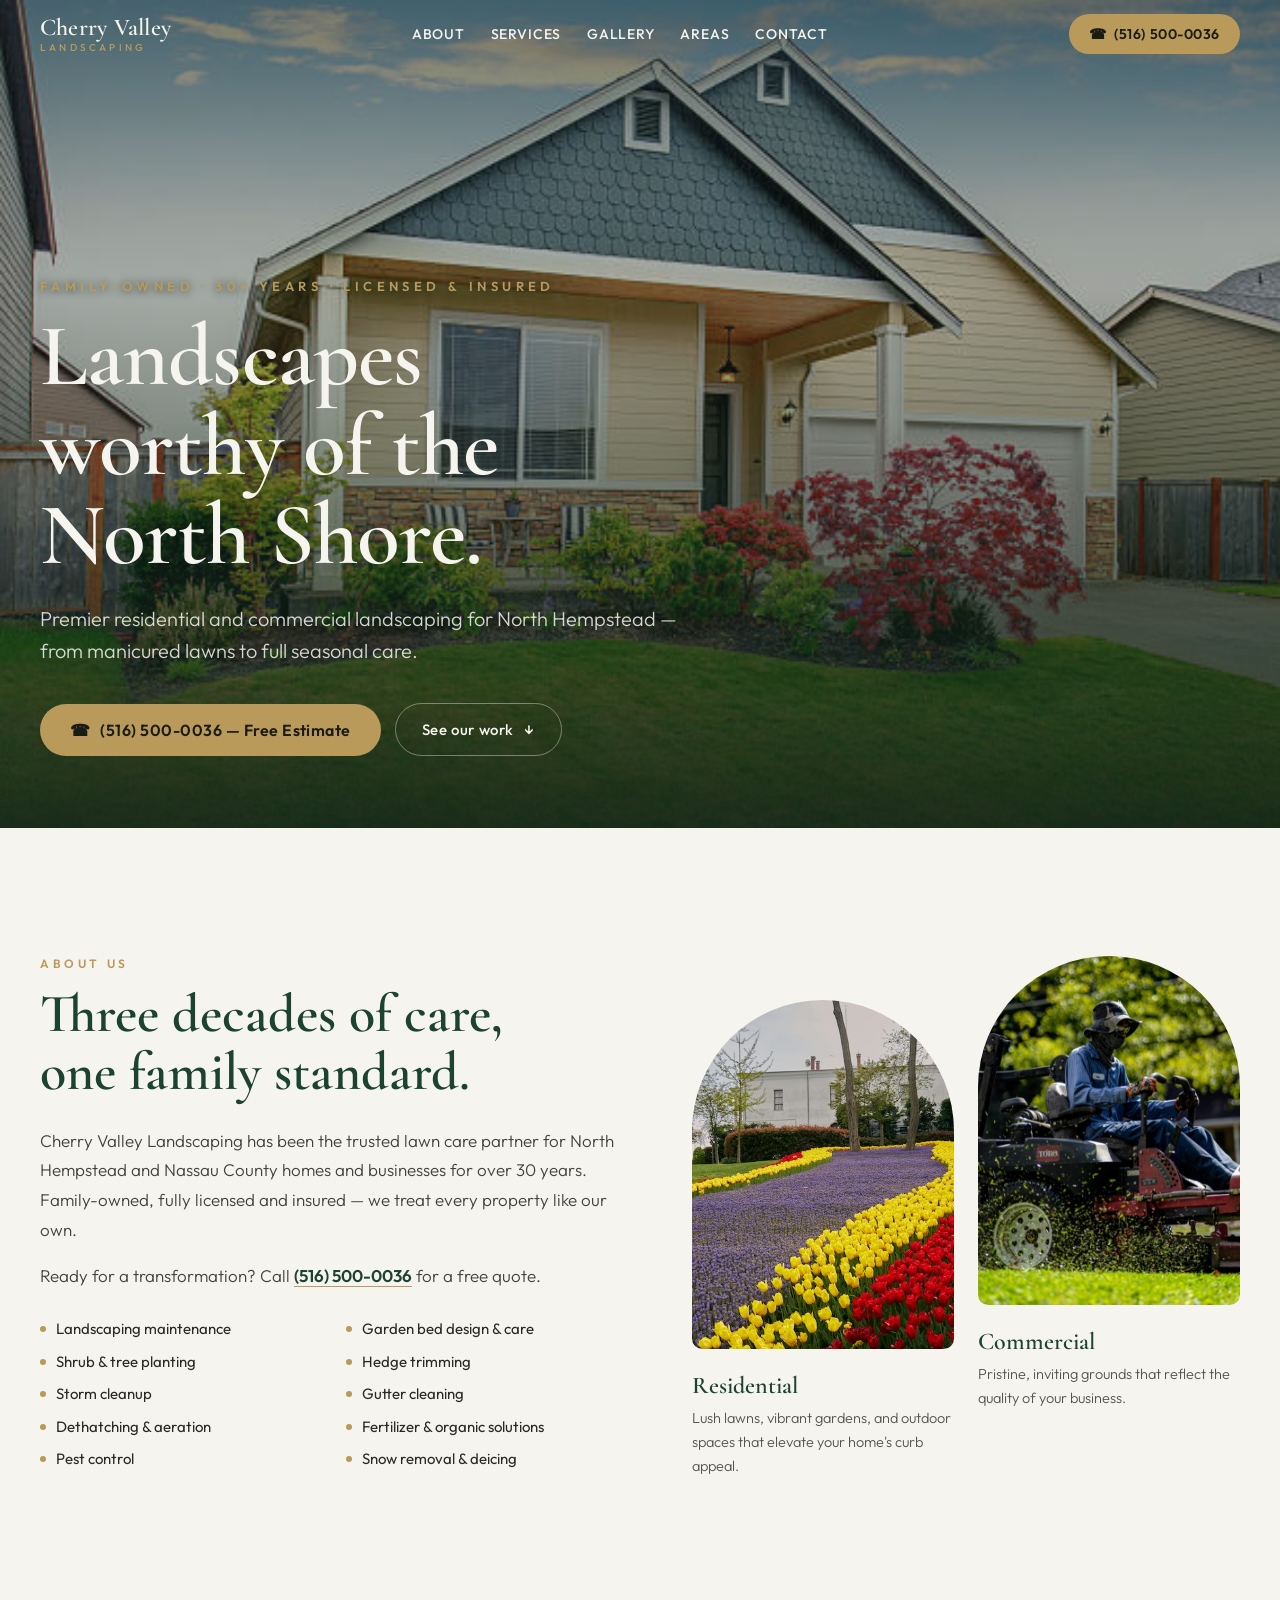
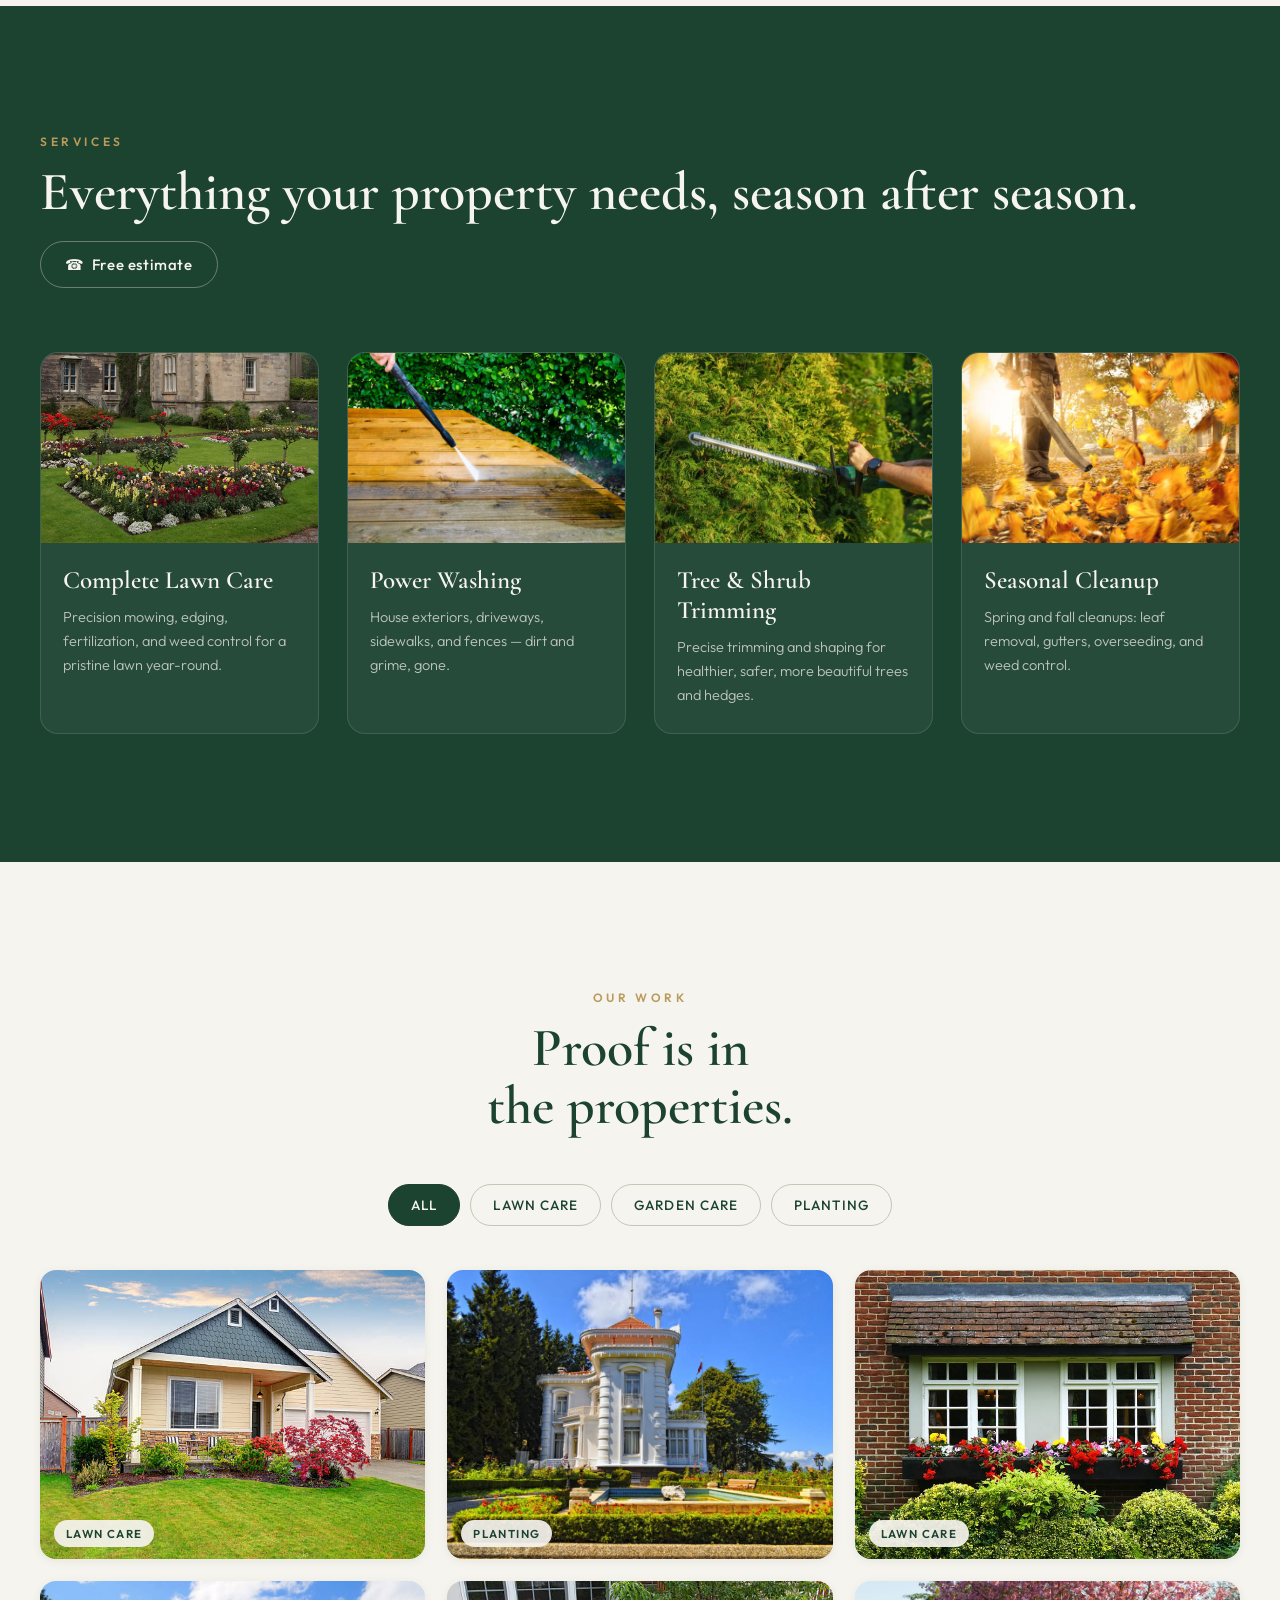
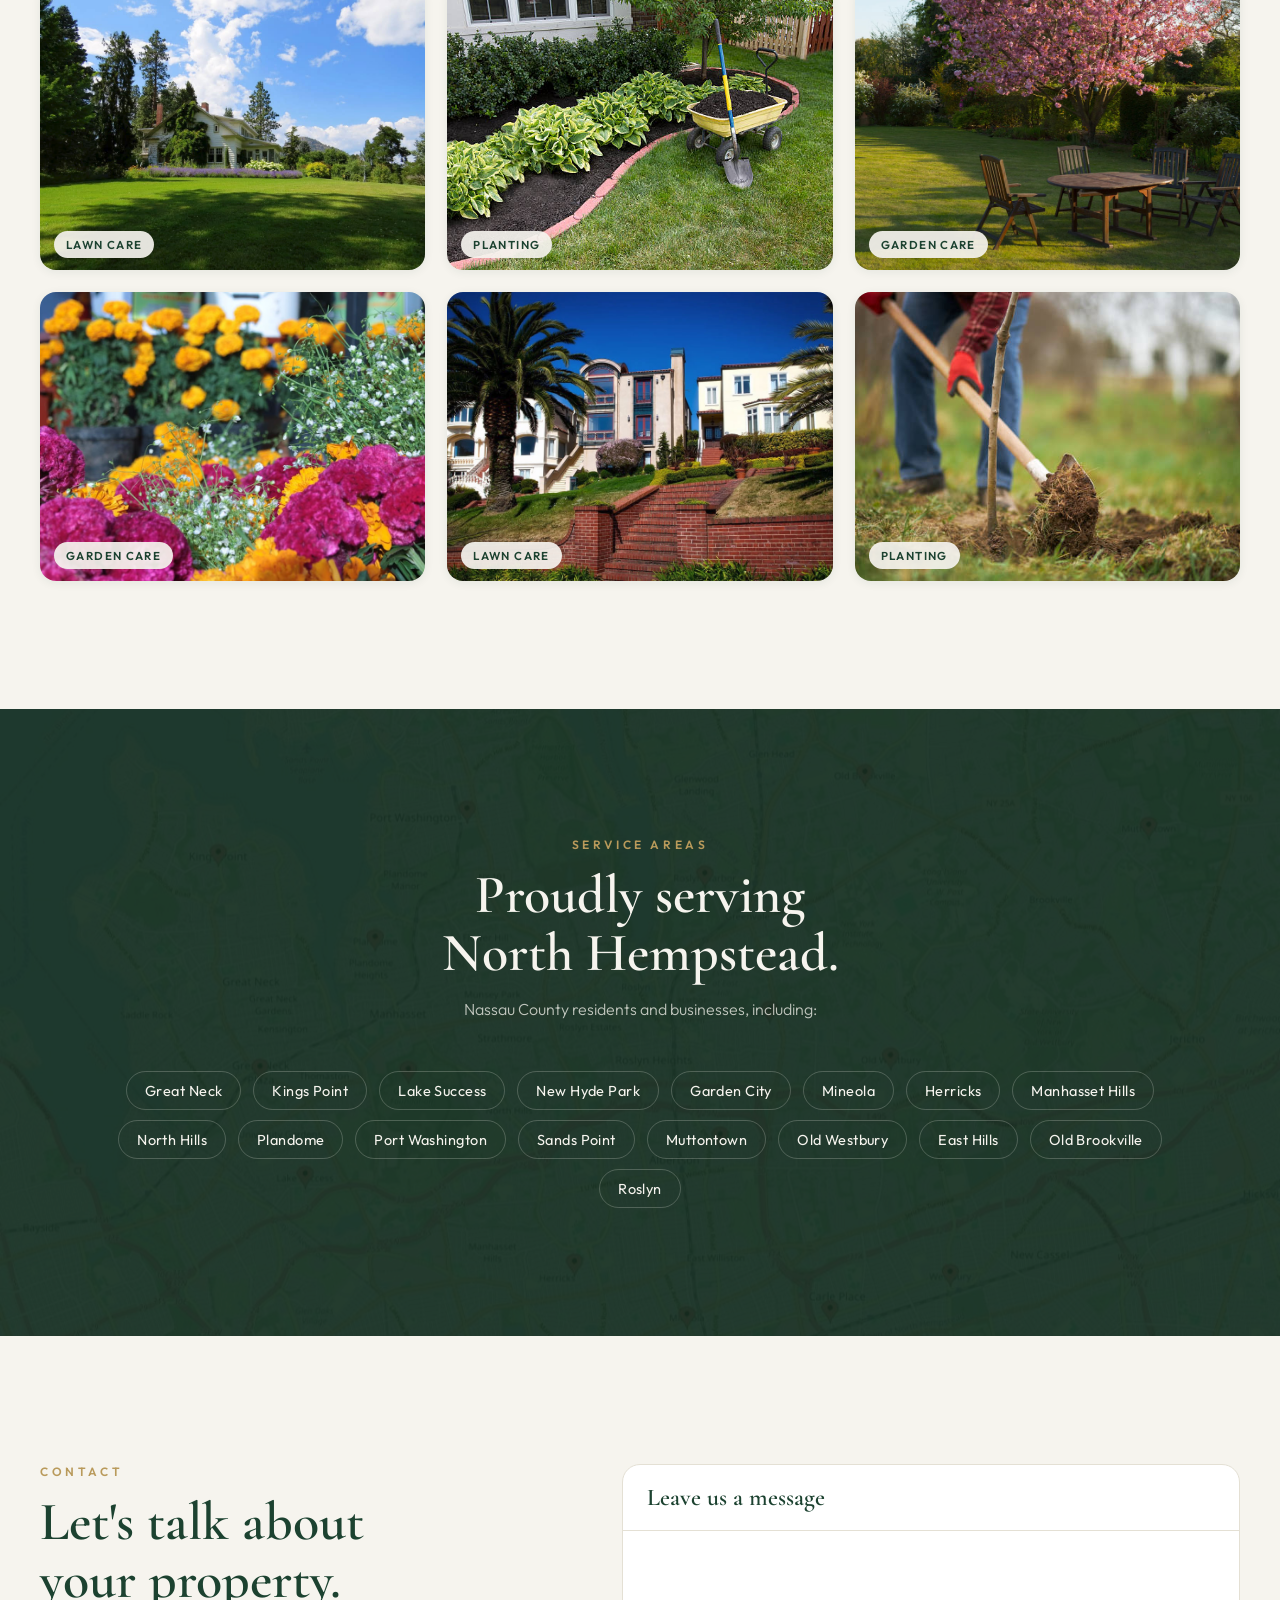
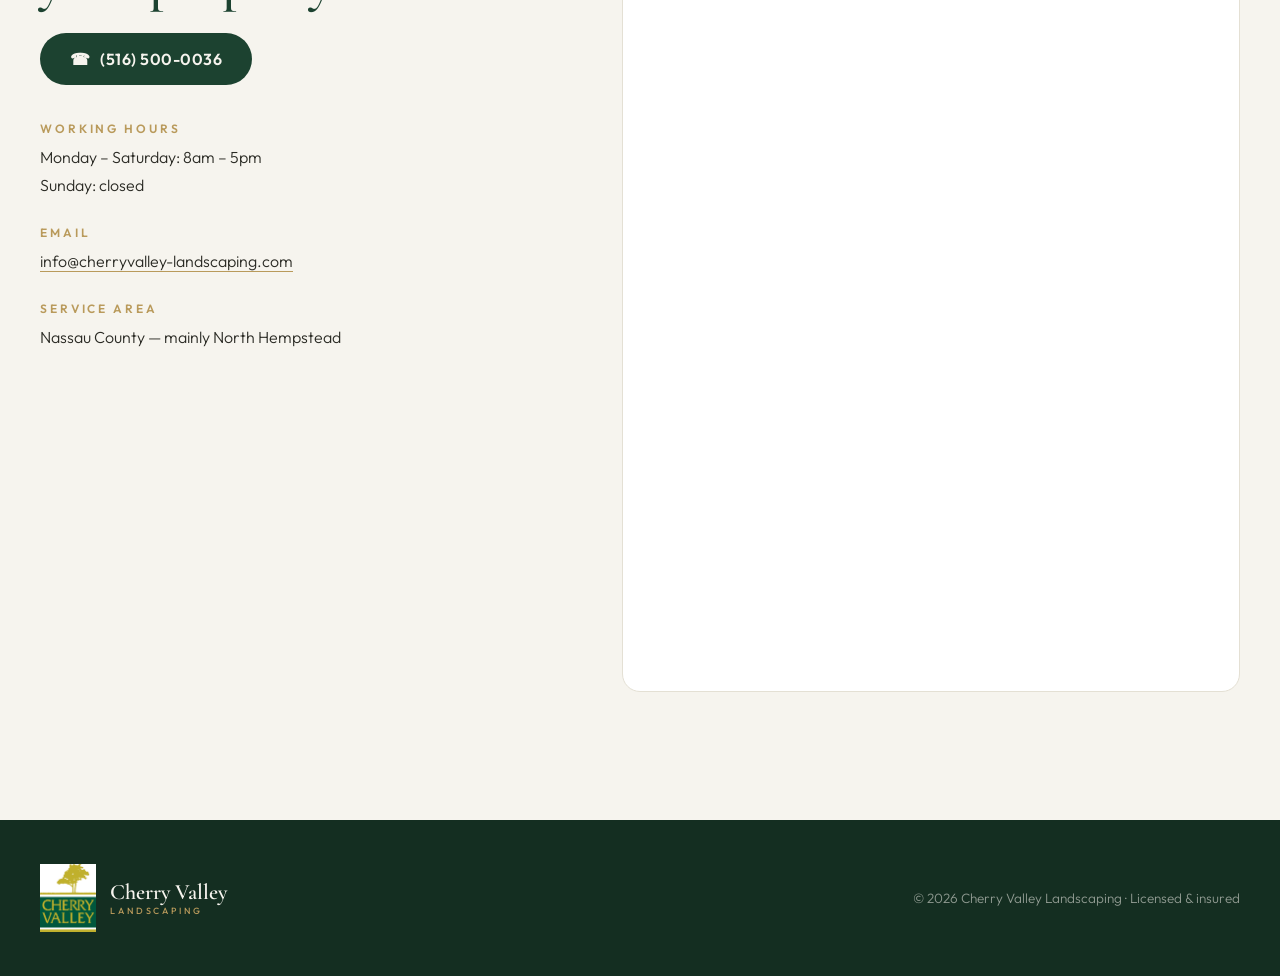
==== commit 38d826f9: "Rebuild site from redesign handoff: modern static HTML/CSS/JS Full from-scratch rebuild per the Cher" ====
--- a/index.html
+++ b/index.html
@@ -4,424 +4,309 @@
 <meta charset="utf-8">
 <meta name="viewport" content="width=device-width, initial-scale=1">
 <title>Expert Landscaping Services in North Hempstead, NY | Cherry Valley Landscaping</title>
+<meta name="description" content="Cherry Valley Landscaping offers expert residential and commercial landscaping services in North Hempstead, NY. Family-owned for 30+ years, we provide lawn care, tree trimming, seasonal cleanups, and more. Get a free quote!">
 <meta name="robots" content="index, follow">
-<meta name="description" content="Cherry Valley Landscaping offers expert residential and commercial landscaping services in North Hempstead, NY. Family-owned for 30+ years, we provide lawn care, tree trimming, seasonal cleanups, and more. Get a free quote!">
-<meta name="keywords" content="Landscaping, lawn care, north hempstead, tree trimming, snow, cleaning, lawn, planting, fall, spring">
-<meta name="author" content="">
+<link rel="canonical" href="https://cherryvalley-landscaping.com/">
 <meta property="og:title" content="Expert Landscaping Services in North Hempstead, NY | Cherry Valley Landscaping">
 <meta property="og:description" content="Need expert landscaping in North Hempstead, NY? Cherry Valley Landscaping offers top-quality residential & commercial lawn care, tree services, and more. Family-owned for 30+ years. Get your free quote today!">
-<meta property="og:image" content="img/cherry-valley-logo-2.png">
+<meta property="og:image" content="https://cherryvalley-landscaping.com/img/cherry-valley-logo-2.png">
 <meta property="og:url" content="https://cherryvalley-landscaping.com/">
 <meta property="og:type" content="website">
 
-<!-- Favicons
-    ================================================== -->
 <link rel="shortcut icon" href="img/favicon.ico" type="image/x-icon">
 <link rel="apple-touch-icon" href="img/apple-touch-icon.png">
 
-<!-- Bootstrap -->
-<link rel="stylesheet" type="text/css"  href="css/bootstrap.css">
-<link rel="stylesheet" type="text/css" href="fonts/font-awesome/css/font-awesome.css">
-<!-- <link rel="stylesheet" href="https://cdnjs.cloudflare.com/ajax/libs/font-awesome/4.7.0/css/font-awesome.min.css"> -->
-
-<!-- Slider
-    ================================================== -->
-<link href="css/owl.carousel.css" rel="stylesheet" media="screen">
-<link href="css/owl.theme.css" rel="stylesheet" media="screen">
-
-<!-- Stylesheet
-    ================================================== -->
-<link rel="stylesheet" type="text/css" href="css/style.css">
-<link rel="stylesheet" type="text/css" href="css/nivo-lightbox/nivo-lightbox.css">
-<link rel="stylesheet" type="text/css" href="css/nivo-lightbox/default.css">
-<link href="https://fonts.googleapis.com/css?family=Open+Sans:300,400,600,700" rel="stylesheet">
-
-<!-- HTML5 shim and Respond.js for IE8 support of HTML5 elements and media queries -->
-<!-- WARNING: Respond.js doesn't work if you view the page via file:// -->
-<!--[if lt IE 9]>
-      <script src="https://oss.maxcdn.com/html5shiv/3.7.2/html5shiv.min.js"></script>
-      <script src="https://oss.maxcdn.com/respond/1.4.2/respond.min.js"></script>
-    <![endif]-->
+<link rel="preconnect" href="https://fonts.googleapis.com">
+<link rel="preconnect" href="https://fonts.gstatic.com" crossorigin>
+<link href="https://fonts.googleapis.com/css2?family=Cormorant+Garamond:wght@500;600;700&family=Outfit:wght@300;400;500;600&display=swap" rel="stylesheet">
+<link rel="preload" as="image" href="img/portfolio/demo-house-2.jpg">
+<link rel="stylesheet" href="css/style.css">
+<noscript><style>#menu{--nav-text:#1C4230;background:rgba(246,244,238,0.92);border-bottom-color:#E4E0D4}</style></noscript>
+
+<script type="application/ld+json">
+{
+  "@context": "https://schema.org",
+  "@type": "LocalBusiness",
+  "name": "Cherry Valley Landscaping",
+  "description": "Family-owned residential and commercial landscaping services in North Hempstead, NY for over 30 years: lawn care, tree and shrub trimming, power washing, and seasonal cleanups.",
+  "url": "https://cherryvalley-landscaping.com/",
+  "telephone": "+1-516-500-0036",
+  "email": "info@cherryvalley-landscaping.com",
+  "image": "https://cherryvalley-landscaping.com/img/cherry-valley-logo-2.png",
+  "address": {
+    "@type": "PostalAddress",
+    "addressLocality": "North Hempstead",
+    "addressRegion": "NY",
+    "addressCountry": "US"
+  },
+  "areaServed": ["North Hempstead NY", "Nassau County NY"],
+  "openingHoursSpecification": [{
+    "@type": "OpeningHoursSpecification",
+    "dayOfWeek": ["Monday", "Tuesday", "Wednesday", "Thursday", "Friday", "Saturday"],
+    "opens": "08:00",
+    "closes": "17:00"
+  }]
+}
+</script>
 </head>
-<body id="page-top" data-spy="scroll" data-target=".navbar-fixed-top">
-<!-- Navigation
-    ==========================================-->
-  <nav id="menu" class="navbar navbar-default navbar-fixed-top">
-    <div class="container"> 
-      <div class="navbar-header">
-        <!-- Mobile Toggle Button -->
-        <button type="button" class="navbar-toggle collapsed" data-toggle="collapse" data-target="#bs-navbar">
-          <span class="sr-only">Toggle navigation</span> 
-          <span class="icon-bar"></span> 
-          <span class="icon-bar"></span> 
-          <span class="icon-bar"></span> 
-        </button>
-        
-        <!-- Navbar Brand (Phone Number) -->
-        <a class="navbar-brand page-scroll" href="tel:516-500-0036">
-          <i class="fa fa-phone"></i> Call Today (516) 500-0036
-        </a>
-      </div>
-  
-      <!-- Navbar Links -->
-      <div class="collapse navbar-collapse" id="bs-navbar">
-        <ul class="nav navbar-nav navbar-right">
-          <li><a href="#about" class="page-scroll">About</a></li>
-          <li><a href="#services" class="page-scroll">Services</a></li>
-          <li><a href="#portfolio" class="page-scroll">Gallery</a></li>
-          <li><a href="#contact" class="page-scroll">Contact</a></li>
-        </ul>
-      </div>
-    </div>
-  </nav>
-    
-<!-- Header -->
-<header id="header">
-  <div class="intro">
-    <div class="overlay">
-      <div class="container">
-        <div class="row">
-          <div class="col-md-8 col-md-offset-2 intro-text">
-            <!-- Logo Section -->
-            <div class="logo-container">
-              <a href="#page-top" class="page-scroll"><img src="img/cherry-valley-logo-2.png" alt="Cherry Valley Landscaping Logo" class="logo"></a>
-            </div>
-            <!-- Content -->
-            <h1>Expert Landscaping Services</h1>
-            <p class="header-licensed-text">Licensed & Insured</p>
-            <p class="header-tagline-text">Transforming North Hempstead Properties with Premier Landscaping.</p>
-            <a href="tel:516-500-0036" class="btn btn-custom btn-lg page-scroll"><i class="fa fa-phone"></i> Call For A Free Estimate</a>
-          </div>
-        </div>
-      </div>
+<body id="page-top">
+<a class="skip-link" href="#main">Skip to content</a>
+
+<nav id="menu" aria-label="Main">
+  <div class="nav-inner">
+    <a class="wordmark" href="#top">
+      <span class="wordmark-name">Cherry Valley</span>
+      <span class="wordmark-sub">Landscaping</span>
+    </a>
+    <div class="nav-links">
+      <a href="#about">About</a>
+      <a href="#services">Services</a>
+      <a href="#gallery">Gallery</a>
+      <a href="#areas">Areas</a>
+      <a href="#contact">Contact</a>
+    </div>
+    <a class="pill nav-call" href="tel:516-500-0036">
+      <span aria-hidden="true">&#9742;</span>
+      <span class="nav-call-full">(516) 500-0036</span>
+      <span class="nav-call-short">Call</span>
+    </a>
+  </div>
+</nav>
+
+<main id="main">
+
+<header id="top" class="hero">
+  <div class="hero-content">
+    <p class="eyebrow hero-eyebrow">Family-owned &middot; 30+ years &middot; Licensed &amp; insured</p>
+    <h1>Landscapes worthy of the North Shore.</h1>
+    <p class="hero-sub">Premier residential and commercial landscaping for North Hempstead &mdash; from manicured lawns to full seasonal care.</p>
+    <div class="hero-ctas">
+      <a class="pill pill-gold-lg" href="tel:516-500-0036">
+        <span aria-hidden="true">&#9742;</span>
+        <span>(516) 500-0036 &mdash; Free Estimate</span>
+      </a>
+      <a class="pill pill-ghost" href="#gallery">See our work <span aria-hidden="true">&darr;</span></a>
     </div>
   </div>
 </header>
-<!-- About Section -->
-<div id="about">
+
+<section id="about" class="section about">
+  <div class="container about-grid">
+    <div class="about-text">
+      <p class="eyebrow">About us</p>
+      <h2>Three decades of care, one family standard.</h2>
+      <p class="about-body">Cherry Valley Landscaping has been the trusted lawn care partner for North Hempstead and Nassau County homes and businesses for over 30 years. Family-owned, fully licensed and insured &mdash; we treat every property like our own.</p>
+      <p class="about-body about-cta">Ready for a transformation? Call <a class="phone-inline" href="tel:516-500-0036">(516) 500-0036</a> for a free quote.</p>
+      <ul class="about-services">
+        <li><span class="dot" aria-hidden="true"></span>Landscaping maintenance</li>
+        <li><span class="dot" aria-hidden="true"></span>Garden bed design &amp; care</li>
+        <li><span class="dot" aria-hidden="true"></span>Shrub &amp; tree planting</li>
+        <li><span class="dot" aria-hidden="true"></span>Hedge trimming</li>
+        <li><span class="dot" aria-hidden="true"></span>Storm cleanup</li>
+        <li><span class="dot" aria-hidden="true"></span>Gutter cleaning</li>
+        <li><span class="dot" aria-hidden="true"></span>Dethatching &amp; aeration</li>
+        <li><span class="dot" aria-hidden="true"></span>Fertilizer &amp; organic solutions</li>
+        <li><span class="dot" aria-hidden="true"></span>Pest control</li>
+        <li><span class="dot" aria-hidden="true"></span>Snow removal &amp; deicing</li>
+      </ul>
+    </div>
+    <div class="about-media">
+      <div class="about-media-col is-offset">
+        <img src="img/garden-care-about.jpg" alt="Maintained garden bed" loading="lazy">
+        <div>
+          <h3>Residential</h3>
+          <p>Lush lawns, vibrant gardens, and outdoor spaces that elevate your home's curb appeal.</p>
+        </div>
+      </div>
+      <div class="about-media-col">
+        <img src="img/lawn-mowing-motorized.jpg" alt="Professional lawn mowing" loading="lazy">
+        <div>
+          <h3>Commercial</h3>
+          <p>Pristine, inviting grounds that reflect the quality of your business.</p>
+        </div>
+      </div>
+    </div>
+  </div>
+</section>
+
+<section id="services" class="section services">
   <div class="container">
-    <div class="row">
-      <div class="col-xs-12 col-md-6">
-        <div class="about-text">
-          <h2>Welcome to <span>Cherry Valley Landscaping</span></h2>
-          <hr>
-          <p class="about-intro-text">Cherry Valley Landscaping: Your trusted North Hempstead and Nassau County lawn care experts for over 30 years. We're a family-owned business dedicated to providing exceptional residential and commercial landscaping services.</p>
-          <p class="about-cta-text">Ready for a landscape transformation? Call us today at <a href="tel:516-500-0036" class="about-phone-link">(516) 500-0036</a> for your FREE quote! Our <a href="#services" class="page-scroll">comprehensive services</a> for North Hempstead homes and businesses include:</p>
-          <ul class="about-services-list">
-            <li>Landscaping Maintenance</li>
-            <li>Garden Bed Design & Care</li>
-            <li>Shrub & Tree Planting/Trimming</li>
-            <li>Hedge Trimming</li>
-            <li>Storm Cleanup</li>
-            <li>Gutter Cleaning</li>
-            <li>Dethatching & Aeration</li>
-            <li>Fertilizer & Organic Solutions</li>
-            <li>Pest Control</li>
-            <li>Snow Removal & Deicing</li>
-          </ul>
-          <p class="about-licensed-text">We are fully licensed and insured.</p>
-          <a href="tel:516-500-0036" class="btn btn-custom btn-lg page-scroll about-cta-button"><i class="fa fa-phone"></i> Call For A Free Estimate</a> </div>
-      </div>
-      <div class="col-xs-12 col-md-3">
-        <div class="about-media"> <img class="about-media-image" src="img/garden-care-about.jpg" alt="Beautifully maintained garden bed for residential property" class="img-responsive"> </div>
-        <div class="about-desc">
-          <h3>Residential Landscaping</h3>
-          <p>Elevate your North Hempstead home's curb appeal with our expert residential landscaping services. From lush green lawns and vibrant gardens to custom outdoor living spaces, we bring creativity and horticultural expertise to every project.</p>
-        </div>
-      </div>
-      <div class="col-xs-12 col-md-3">
-        <div class="about-media"> <img src="img/lawn-mowing-motorized.jpg" alt="Professional lawn mowing service for commercial landscaping" class="img-responsive"> </div>
-        <div class="about-desc">
-          <h3>Commercial Landscaping</h3>
-          <p>Boost your North Hempstead business’s first impression with our professional commercial landscaping services. We design and maintain pristine, inviting outdoor environments that reflect your company's quality and leave a lasting impact on clients.</p>
-        </div>
-      </div>
-    </div>
-  </div>
+    <div class="services-head">
+      <div>
+        <p class="eyebrow">Services</p>
+        <h2>Everything your property needs, season after season.</h2>
+      </div>
+      <a class="pill pill-ghost-dim" href="tel:516-500-0036"><span aria-hidden="true">&#9742;</span>&nbsp; Free estimate</a>
+    </div>
+    <div class="services-grid">
+      <article class="service-card">
+        <img src="img/services/service-2.jpg" alt="Manicured lawn" loading="lazy">
+        <div class="service-card-body">
+          <h3>Complete Lawn Care</h3>
+          <p>Precision mowing, edging, fertilization, and weed control for a pristine lawn year-round.</p>
+        </div>
+      </article>
+      <article class="service-card">
+        <img src="img/services/powerwashing.jpg" alt="Power washing a patio" loading="lazy">
+        <div class="service-card-body">
+          <h3>Power Washing</h3>
+          <p>House exteriors, driveways, sidewalks, and fences &mdash; dirt and grime, gone.</p>
+        </div>
+      </article>
+      <article class="service-card">
+        <img src="img/services/shrub-trimming.jpg" alt="Tree and shrub care" loading="lazy">
+        <div class="service-card-body">
+          <h3>Tree &amp; Shrub Trimming</h3>
+          <p>Precise trimming and shaping for healthier, safer, more beautiful trees and hedges.</p>
+        </div>
+      </article>
+      <article class="service-card">
+        <img src="img/services/fall-cleaning.jpg" alt="Fall leaves cleanup" loading="lazy">
+        <div class="service-card-body">
+          <h3>Seasonal Cleanup</h3>
+          <p>Spring and fall cleanups: leaf removal, gutters, overseeding, and weed control.</p>
+        </div>
+      </article>
+    </div>
+  </div>
+</section>
+
+<section id="gallery" class="section gallery">
+  <div id="portfolio" class="container">
+    <div class="gallery-head">
+      <p class="eyebrow">Our work</p>
+      <h2>Proof is in the properties.</h2>
+    </div>
+    <div class="gallery-filters" role="group" aria-label="Filter gallery by category">
+      <button type="button" class="filter-btn is-active" data-filter="*" aria-pressed="true">All</button>
+      <button type="button" class="filter-btn" data-filter="lawn" aria-pressed="false">Lawn care</button>
+      <button type="button" class="filter-btn" data-filter="garden" aria-pressed="false">Garden care</button>
+      <button type="button" class="filter-btn" data-filter="planting" aria-pressed="false">Planting</button>
+    </div>
+    <div class="gallery-grid">
+      <figure class="gallery-item" data-cat="lawn">
+        <img src="img/portfolio/demo-house-2.jpg" alt="Landscaped front yard of a house" loading="lazy">
+        <figcaption>Lawn care</figcaption>
+      </figure>
+      <figure class="gallery-item" data-cat="planting">
+        <img src="img/portfolio/02-large.jpg" alt="Garden planting project" loading="lazy">
+        <figcaption>Planting</figcaption>
+      </figure>
+      <figure class="gallery-item" data-cat="lawn">
+        <img src="img/portfolio/03-large.jpg" alt="Lawn care project" loading="lazy">
+        <figcaption>Lawn care</figcaption>
+      </figure>
+      <figure class="gallery-item" data-cat="lawn">
+        <img src="img/portfolio/04-large.jpg" alt="Lawn care project" loading="lazy">
+        <figcaption>Lawn care</figcaption>
+      </figure>
+      <figure class="gallery-item" data-cat="planting">
+        <img src="img/portfolio/repotting.jpg" alt="Plant repotting project" loading="lazy">
+        <figcaption>Planting</figcaption>
+      </figure>
+      <figure class="gallery-item" data-cat="garden">
+        <img src="img/portfolio/06-large.jpg" alt="Garden care project" loading="lazy">
+        <figcaption>Garden care</figcaption>
+      </figure>
+      <figure class="gallery-item" data-cat="garden">
+        <img src="img/portfolio/07-large.jpg" alt="Garden care project" loading="lazy">
+        <figcaption>Garden care</figcaption>
+      </figure>
+      <figure class="gallery-item" data-cat="lawn">
+        <img src="img/portfolio/08-large.jpg" alt="Lawn maintenance project" loading="lazy">
+        <figcaption>Lawn care</figcaption>
+      </figure>
+      <figure class="gallery-item" data-cat="planting">
+        <img src="img/portfolio/treeplanting.jpg" alt="Tree planting project" loading="lazy">
+        <figcaption>Planting</figcaption>
+      </figure>
+    </div>
+  </div>
+</section>
+
+<section id="areas" class="areas">
+  <div id="service-areas" class="areas-overlay">
+    <div class="areas-content">
+      <p class="eyebrow">Service areas</p>
+      <h2>Proudly serving North Hempstead.</h2>
+      <p class="areas-sub">Nassau County residents and businesses, including:</p>
+      <ul class="town-chips">
+        <li>Great Neck</li>
+        <li>Kings Point</li>
+        <li>Lake Success</li>
+        <li>New Hyde Park</li>
+        <li>Garden City</li>
+        <li>Mineola</li>
+        <li>Herricks</li>
+        <li>Manhasset Hills</li>
+        <li>North Hills</li>
+        <li>Plandome</li>
+        <li>Port Washington</li>
+        <li>Sands Point</li>
+        <li>Muttontown</li>
+        <li>Old Westbury</li>
+        <li>East Hills</li>
+        <li>Old Brookville</li>
+        <li>Roslyn</li>
+      </ul>
+    </div>
+  </div>
+</section>
+
+<section id="contact" class="section contact">
+  <div class="container contact-grid">
+    <div class="contact-info">
+      <p class="eyebrow">Contact</p>
+      <h2>Let's talk about your property.</h2>
+      <a class="pill pill-green" href="tel:516-500-0036">
+        <span aria-hidden="true">&#9742;</span>
+        <span>(516) 500-0036</span>
+      </a>
+      <div class="contact-blocks">
+        <div>
+          <h3>Working hours</h3>
+          <p>Monday &ndash; Saturday: 8am &ndash; 5pm<br>Sunday: closed</p>
+        </div>
+        <div>
+          <h3>Email</h3>
+          <p><a class="email-link" href="mailto:info@cherryvalley-landscaping.com">info@cherryvalley-landscaping.com</a></p>
+        </div>
+        <div>
+          <h3>Service area</h3>
+          <p>Nassau County &mdash; mainly North Hempstead</p>
+        </div>
+      </div>
+    </div>
+    <div class="contact-form">
+      <div class="form-card">
+        <div class="form-card-head">
+          <h3>Leave us a message</h3>
+        </div>
+        <iframe src="https://docs.google.com/forms/d/e/1FAIpQLSfgNSqJbocx2K4p_u-gTYBH-YdyyfNtlEin60jxugVYjc53VA/viewform?embedded=true" title="Contact form" loading="lazy">Loading&hellip;</iframe>
+      </div>
+    </div>
+  </div>
+</section>
+
+</main>
+
+<footer class="footer">
+  <div class="container footer-inner">
+    <div class="footer-brand">
+      <img src="img/cherry-valley-logo.png" alt="" width="905" height="1101" loading="lazy">
+      <div class="footer-wordmark">
+        <span class="footer-wordmark-name">Cherry Valley</span>
+        <span class="footer-wordmark-sub">Landscaping</span>
+      </div>
+    </div>
+    <p class="footer-legal">&copy; <span id="year">2026</span> Cherry Valley Landscaping &middot; Licensed &amp; insured</p>
+  </div>
+</footer>
+
+<div class="call-bar">
+  <a href="tel:516-500-0036"><span aria-hidden="true">&#9742;</span><span>Call for a free estimate</span></a>
 </div>
-<!-- Services Section -->
-<div id="services">
-  <div class="container">
-    <div class="col-md-10 col-md-offset-1 section-title text-center">
-      <h2>Our Landscaping Services</h2>
-      <hr>
-      <h3 class="services-subtitle">Comprehensive Landscaping Solutions for Your North Hempstead Property. See <a href="#portfolio" class="page-scroll">examples of our work</a>!</h3>
-    </div>
-    <div class="row">
-      <div class="col-md-3 text-center">
-        <div class="service-media"> <img src="img/services/service-2.jpg" alt="Manicured lawn representing professional lawn care service" class="img-responsive"> </div>
-        <div class="service-desc">
-          <h3>Complete Lawn Care</h3>
-          <p>Our comprehensive lawn care services keep your North Hempstead lawn healthy, green, and perfectly manicured. We manage everything from precision mowing and edging to fertilization and weed control, ensuring a pristine lawn year-round.</p>
-        </div>
-      </div>
-      <div class="col-md-3 text-center">
-        <div class="service-media"> <img src="img/services/powerwashing.jpg" alt="Power washing a dirty outdoor patio surface" class="img-responsive"> </div>
-        <div class="service-desc">
-          <h3>Power Washing Services</h3>
-          <p>Revitalize your property’s appearance with our professional power washing services in North Hempstead. We effectively clean house exteriors, driveways, sidewalks, fences, and more, removing dirt and grime to restore beauty.</p>
-        </div>
-      </div>
-      <div class="col-md-3 text-center">
-        <div class="service-media"> <img src="img/services/shrub-trimming.jpg" alt="Gardener trimming overgrown hedge with shears" class="img-responsive"> </div>
-        <div class="service-desc">
-          <h3>Tree & Shrub Trimming</h3>
-          <p>Our expert tree and shrub trimming services enhance the health, safety, and aesthetics of your landscape. We serve the North Hempstead area, using precise techniques for optimal tree care, branch trimming, and bush shaping.</p>
-        </div>
-      </div>
-      <div class="col-md-3 text-center">
-        <div class="service-media"> <img src="img/services/fall-cleaning.jpg" alt="Yard with fallen leaves during fall cleanup service" class="img-responsive"> </div>
-        <div class="service-desc">
-          <h3>Seasonal Cleanup Services</h3>
-          <p>Let our team restore your North Hempstead outdoor space with thorough spring and fall cleanup. Services include leaf and debris removal, gutter cleaning, overseeding, and weed control to prepare your yard for the season ahead.</p>
-        </div>
-      </div>
-    </div>
-  </div>
-</div>
-<!-- Gallery Section -->
-<div id="portfolio">
-  <div class="container">
-    <div class="section-title text-center center">
-      <h2>Examples Of Our Work</h2>
-      <hr>
-      <!-- <p>Lorem ipsum dolor sit amet, consectetur adipiscing elit duis sed dapibus leonec.</p> -->
-    </div>
-    <div class="categories">
-      <ul class="cat">
-        <li>
-          <ol class="type">
-            <li><a href="#" data-filter="*" class="active">All</a></li>
-            <li><a href="#" data-filter=".lawn">Lawn Care</a></li>
-            <li><a href="#" data-filter=".garden">Garden Care</a></li>
-            <li><a href="#" data-filter=".planting">Planting</a></li>
-          </ol>
-        </li>
-      </ul>
-      <div class="clearfix"></div>
-    </div>
-    <div class="row">
-      <div class="portfolio-items">
-        <div class="col-sm-6 col-md-4 lawn">
-          <div class="portfolio-item">
-            <div class="hover-bg"> <a href="img/portfolio/demo-house-2.jpg" title="Project Title" data-lightbox-gallery="gallery1">
-              <div class="hover-text">
-                <!-- <h4>Lorem Ipsum</h4> -->
-              </div>
-              <img src="img/portfolio/demo-house-2.jpg" class="img-responsive" alt="Landscaped front yard of a house"> </a> </div>
-          </div>
-        </div>
-        <div class="col-sm-6 col-md-4 planting">
-          <div class="portfolio-item">
-            <div class="hover-bg"> <a href="img/portfolio/02-large.jpg" title="Project Title" data-lightbox-gallery="gallery1">
-              <div class="hover-text">
-                <!-- <h4>Adipiscing Elit</h4> -->
-              </div>
-              <img src="img/portfolio/02-small.jpg" class="img-responsive" alt="Garden planting project example"> </a> </div>
-          </div>
-        </div>
-        <div class="col-sm-6 col-md-4 lawn">
-          <div class="portfolio-item">
-            <div class="hover-bg"> <a href="img/portfolio/03-large.jpg" title="Project Title" data-lightbox-gallery="gallery1">
-              <div class="hover-text">
-                <!-- <h4>Lorem Ipsum</h4> -->
-              </div>
-              <img src="img/portfolio/03-small.jpg" class="img-responsive" alt="Lawn care project example"> </a> </div>
-          </div>
-        </div>
-        <div class="col-sm-6 col-md-4 lawn">
-          <div class="portfolio-item">
-            <div class="hover-bg"> <a href="img/portfolio/04-large.jpg" title="Project Title" data-lightbox-gallery="gallery1">
-              <div class="hover-text">
-                <!-- <h4>Lorem Ipsum</h4> -->
-              </div>
-              <img src="img/portfolio/04-small.jpg" class="img-responsive" alt="Another lawn care project example"> </a> </div>
-          </div>
-        </div>
-        <div class="col-sm-6 col-md-4 planting">
-          <div class="portfolio-item">
-            <div class="hover-bg"> <a href="img/portfolio/repotting.jpg" title="Project Title" data-lightbox-gallery="gallery1">
-              <div class="hover-text">
-                <!-- <h4>Adipiscing Elit</h4> -->
-              </div>
-              <img src="img/portfolio/repotting.jpg" class="img-responsive" alt="Plant repotting project example"> </a> </div>
-          </div>
-        </div>
-        <div class="col-sm-6 col-md-4 garden">
-          <div class="portfolio-item">
-            <div class="hover-bg"> <a href="img/portfolio/06-large.jpg" title="Project Title" data-lightbox-gallery="gallery1">
-              <div class="hover-text">
-                <!-- <h4>Dolor Sit</h4> -->
-              </div>
-              <img src="img/portfolio/06-small.jpg" class="img-responsive" alt="Garden care project example"> </a> </div>
-          </div>
-        </div>
-        <div class="col-sm-6 col-md-4 garden">
-          <div class="portfolio-item">
-            <div class="hover-bg"> <a href="img/portfolio/07-large.jpg" title="Project Title" data-lightbox-gallery="gallery1">
-              <div class="hover-text">
-                <!-- <h4>Dolor Sit</h4> -->
-              </div>
-              <img src="img/portfolio/07-small.jpg" class="img-responsive" alt="Another garden care project example"> </a> </div>
-          </div>
-        </div>
-        <div class="col-sm-6 col-md-4 lawn">
-          <div class="portfolio-item">
-            <div class="hover-bg"> <a href="img/portfolio/08-large.jpg" title="Project Title" data-lightbox-gallery="gallery1">
-              <div class="hover-text">
-                <!-- <h4>Lorem Ipsum</h4> -->
-              </div>
-              <img src="img/portfolio/08-small.jpg" class="img-responsive" alt="Lawn maintenance project example"> </a> </div>
-          </div>
-        </div>
-        <div class="col-sm-6 col-md-4 planting">
-          <div class="portfolio-item">
-            <div class="hover-bg"> <a href="img/portfolio/treeplanting.jpg" title="Project Title" data-lightbox-gallery="gallery1">
-              <div class="hover-text">
-                <!-- <h4>Adipiscing Elit</h4> -->
-              </div>
-              <img src="img/portfolio/treeplanting.jpg" class="img-responsive" alt="Tree planting project example"> </a> </div>
-          </div>
-        </div>
-      </div>
-    </div>
-  </div>
-</div>
-<!-- Testimonials Section -->
-<!-- <div id="testimonials" class="text-center">
-  <div class="overlay">
-    <div class="container">
-      <div class="section-title">
-        <h2>Testimonials</h2>
-        <hr>
-      </div>
-      <div class="row">
-        <div class="col-md-10 col-md-offset-1">
-          <div id="testimonial" class="owl-carousel owl-theme">
-            <div class="item">
-              <p>"Lorem ipsum dolor sit amet, consectetur adipiscing elit. Duis sed dapibus leo nec ornare diam. Sed commodo nibh ante facilisis bibendum dolor feugiat at duis sed dapibus leo nec ornare diam."</p>
-              <p>- John DOE, Parker County, TX</p>
-            </div>
-            <div class="item">
-              <p>"Lorem ipsum dolor sit amet, consectetur adipiscing elit. Duis sed dapibus leo nec ornare diam. Sed commodo nibh ante facilisis bibendum dolor feugiat at duis sed dapibus leo nec ornare diam."</p>
-              <p>- Jenny DOE, Parker County, TX</p>
-            </div>
-            <div class="item">
-              <p>"Lorem ipsum dolor sit amet, consectetur adipiscing elit. Duis sed dapibus leo nec ornare diam. Sed commodo nibh ante facilisis bibendum dolor feugiat at duis sed dapibus leo nec ornare diam."</p>
-              <p>- John DOE, Parker County, TX</p>
-            </div>
-            <div class="item">
-              <p>"Lorem ipsum dolor sit amet, consectetur adipiscing elit. Duis sed dapibus leo nec ornare diam. Sed commodo nibh ante facilisis bibendum dolor feugiat at duis sed dapibus leo nec ornare diam."</p>
-              <p>- John DOE, Parker County, TX</p>
-            </div>
-          </div>
-        </div>
-      </div>
-    </div>
-  </div>
-</div> -->
-<!-- Service Areas -->
-<div id="service-areas" class="text-center">
-  <div class="overlay">
-    <div class="container">
-      <div class="col-md-10 col-md-offset-1 section-title text-center">
-        <h2>Service Areas</h2>
-        <hr>
-        <h3 class="service-areas-subtitle">Dedicated to <span class="service-areas-highlight">North Hempstead</span> Residents/Businesses</h3>
-      </div>
-      <div class="row">
-        <div class="col-md-10 col-md-offset-1">
-          <ul class="location-list">
-            <li class="item">
-              <p class="location-list-item-text">• Great Neck</p>
-              <p class="location-list-item-text">• Kings Point</p>
-              <p class="location-list-item-text">• Lake Success</p>
-              <p class="location-list-item-text">• New Hyde Park</p>
-              <p class="location-list-item-text">• Garden City</p>
-              <p class="location-list-item-text">• Mineola</p>
-              <p class="location-list-item-text">• Herricks</p>
-              <p class="location-list-item-text">• Manhasset Hills</p>
-              <p class="location-list-item-text">• North Hills</p>
-            </li>
-            <li class="item">
-              <p class="location-list-item-text">• Plandome</p>
-              <p class="location-list-item-text">• Port Washington</p>
-              <p class="location-list-item-text">• Sands Point</p>
-              <p class="location-list-item-text">• Muttontown</p>
-              <p class="location-list-item-text">• Old Westbury</p>
-              <p class="location-list-item-text">• East Hills</p>
-              <p class="location-list-item-text">• Old Brookvile</p>
-              <p class="location-list-item-text">• Roslyn</p>
-            </li>
-          </ul>
-        </div>
-      </div>
-    </div>
-  </div>
-</div>
-<!-- Contact Section -->
-<div id="contact" class="text-center">
-  <div class="container">
-    <div class="section-title text-center">
-      <h2>Contact Us</h2>
-      <hr>
-      <!-- <p>Lorem ipsum dolor sit amet, consectetur adipiscing elit duis sed dapibus leonec.</p> -->
-    </div>
-    <div class="col-md-10 col-md-offset-1 contact-info">
-      <div class="col-md-4">
-        <h3>Service Area</h3>
-        <hr>
-        <div class="contact-item">
-          <p class="contact-area-county">Nassau County</p>
-          <p class="contact-area-main">Mainly: North Hempstead</p>
-        </div>
-      </div>
-      <div class="col-md-4">
-        <h3>Working Hours</h3>
-        <hr>
-        <div class="contact-item">
-          <p>Monday-Saturday: 8AM - 5PM</p>
-          <p>Sunday: CLOSED</p>
-        </div>
-      </div>
-      <div class="col-md-4">
-        <h3>Contact Info</h3>
-        <hr>
-        <div class="contact-item">
-          <p>Phone: <a href="tel:516-500-0036" class="contact-phone-link">(516) 500-0036</a></p>
-          <p>Email: <a href="mailto:info@cherryvalley-landscaping.com">info@cherryvalley-landscaping.com</a></p>
-        </div>
-      </div>
-    </div>
-    <div class="col-md-8 col-md-offset-2">
-      <h3>Leave us a message</h3>
-      <div class="iframe-container">
-        <iframe class="contact-form-iframe" src="https://docs.google.com/forms/d/e/1FAIpQLSfgNSqJbocx2K4p_u-gTYBH-YdyyfNtlEin60jxugVYjc53VA/viewform?embedded=true" width="100%">Loading…</iframe>
-      </div>
-    </div>    
-</div>
-<!-- Footer Section -->
-<div id="footer">
-  <div class="container text-center">
-    <div class="col-md-8 col-md-offset-2">
-      <!-- <div class="social">
-        <ul>
-          <li><a href="#"><i class="fa fa-facebook"></i></a></li>
-          <li><a href="#"><i class="fa fa-twitter"></i></a></li>
-          <li><a href="#"><i class="fa fa-google-plus"></i></a></li>
-        </ul>
-      </div> -->
-      <p>&copy; All Rights Reserved · Designed by <a href="https://templatewire.com/" target="_blank" rel="nofollow">TemplateWire</a></p>
-    </div>
-  </div>
-</div>
-<script type="text/javascript" src="js/jquery.1.11.1.js"></script> 
-<script type="text/javascript" src="js/bootstrap.js"></script> 
-<script type="text/javascript" src="js/SmoothScroll.js"></script> 
-<script type="text/javascript" src="js/nivo-lightbox.js"></script> 
-<script type="text/javascript" src="js/jquery.isotope.js"></script> 
-<script type="text/javascript" src="js/owl.carousel.js"></script> 
-<script type="text/javascript" src="js/jqBootstrapValidation.js"></script> 
-<script type="text/javascript" src="js/main.js"></script>
+
+<script src="js/main.js"></script>
 </body>
-</html>+</html>
--- a/css/style.css
+++ b/css/style.css
@@ -1,1046 +1,749 @@
-body, html {
-	font-family: 'Open Sans', sans-serif;
-	text-rendering: optimizeLegibility !important;
-	-webkit-font-smoothing: antialiased !important;
-	color: #555; /* Slightly darker for better contrast */
-	font-weight: 400;
-	width: 100% !important;
-	height: 100% !important;
-	overflow-x: hidden; /* Prevent horizontal scroll as a fallback */
-	line-height: 1.6; /* Improved default line height */
-}
+/* Cherry Valley Landscaping — redesign
+   Tokens and layout per design_handoff_cherry_valley_redesign */
+
+:root {
+  --accent: #B99A5B;          /* brass/gold — the one tweakable token (alt: #E6BE8A) */
+  --cream: #F6F4EE;
+  --green: #1C4230;
+  --green-dark: #142E21;
+  --ink: #1B1B15;
+  --text: #2A2A24;
+  --text-2: #43433B;
+  --text-3: #55554B;
+  --border-light: #E4E0D4;
+  --border-pill: #C9C4B4;
+  --font-display: 'Cormorant Garamond', serif;
+  --font-body: 'Outfit', sans-serif;
+  --pad-x: clamp(16px, 4vw, 40px);
+  --pad-section: clamp(72px, 10vw, 130px);
+}
+
+/* Base ------------------------------------------------------------------ */
+
+* { box-sizing: border-box; }
+
+@media (prefers-reduced-motion: no-preference) {
+  html { scroll-behavior: smooth; }
+}
+
+body {
+  margin: 0;
+  font-family: var(--font-body);
+  font-weight: 400;
+  color: var(--text);
+  background: var(--cream);
+  -webkit-font-smoothing: antialiased;
+  overflow-x: hidden;
+}
+
+a { color: var(--green); }
+a:hover { color: var(--accent); }
+
+img { max-width: 100%; }
+
+button { font: inherit; }
+
+/* double ring stays visible on cream, gold, and green backgrounds alike */
+a:focus-visible,
+button:focus-visible {
+  outline: 2px solid var(--green);
+  outline-offset: 2px;
+  box-shadow: 0 0 0 5px rgba(246, 244, 238, 0.95);
+}
+
+h1, h2 { text-wrap: balance; }
+
 h2 {
-	margin: 0 0 25px 0; /* Increased bottom margin */
-	font-weight: 600;
-	font-size: 38px; /* Slightly larger */
-	color: #222; /* Darker heading color */
-	line-height: 1.3;
-}
-h3, h4 {
-	font-size: 22px; /* Slightly larger */
-	font-weight: 500; /* Slightly bolder */
-	color: #333;
-	line-height: 1.4;
-}
-h5 {
-	text-transform: uppercase;
-	font-weight: 700;
-	line-height: 1.5; /* Adjusted line height */
-}
-p {
-	font-size: 16px; /* Slightly larger base font size for paragraphs */
-	line-height: 1.7; /* Increased line height for paragraphs */
-	margin-bottom: 15px; /* Added default bottom margin to paragraphs */
-}
-p.intro {
-	margin: 12px 0 0;
-	line-height: 1.8; /* Adjusted line height */
-}
-a {
-	color: #61B861; /* Updated Main Green */
-	font-weight: 400;
-	transition: color 0.3s ease; /* Smooth color transition for links */
-}
-a:hover, a:focus {
-	text-decoration: none;
-	color: #4a9d4a; /* Darker shade of updated green for hover */
-}
-ul, ol {
-	list-style: none;
-}
-.clearfix:after {
-	visibility: hidden;
-	display: block;
-	font-size: 0;
-	content: " ";
-	clear: both;
-	height: 0;
-}
-.clearfix {
-	display: inline-block;
-}
-* html .clearfix {
-	height: 1%;
-}
-.clearfix {
-	display: block;
-}
-ul, ol {
-	padding: 0;
-	webkit-padding: 0;
-	moz-padding: 0;
-}
-hr {
-	height: 3px;
-	width: 70px;
-	text-align: center;
-	position: relative;
-	background: #61B861; /* Updated Main Green */
-	margin: 0 auto;
-	margin-bottom: 20px;
-	border: 0;
-}
-/* Navigation */
+  margin: 0 0 24px;
+  font-family: var(--font-display);
+  font-weight: 600;
+  font-size: clamp(34px, 4.5vw, 54px);
+  line-height: 1.08;
+  color: var(--green);
+}
+
+.container { max-width: 1280px; margin-inline: auto; }
+
+.section { padding: var(--pad-section) var(--pad-x); }
+
+#top, .section, #areas, #portfolio, #service-areas { scroll-margin-top: 72px; }
+
+.eyebrow {
+  margin: 0 0 14px;
+  color: var(--accent);
+  font-size: 12px;
+  font-weight: 600;
+  letter-spacing: 0.3em;
+  text-transform: uppercase;
+}
+
+.skip-link {
+  position: absolute;
+  left: -9999px;
+}
+.skip-link:focus {
+  position: fixed;
+  left: 16px;
+  top: 16px;
+  z-index: 200;
+  background: var(--cream);
+  color: var(--green);
+  padding: 10px 16px;
+  border-radius: 8px;
+}
+
+/* Pills ------------------------------------------------------------------ */
+
+.pill {
+  display: inline-flex;
+  align-items: center;
+  gap: 10px;
+  border-radius: 999px;
+  text-decoration: none;
+  transition: all 0.25s ease;
+}
+
+.nav-call {
+  gap: 8px;
+  background: var(--accent);
+  color: var(--ink);
+  font-size: 14px;
+  font-weight: 600;
+  letter-spacing: 0.04em;
+  padding: 11px 20px;
+  white-space: nowrap;
+}
+.nav-call:hover { background: var(--green); color: var(--cream); }
+
+.pill-gold-lg {
+  background: var(--accent);
+  color: var(--ink);
+  font-size: 16px;
+  font-weight: 600;
+  letter-spacing: 0.03em;
+  padding: 16px 30px;
+}
+.pill-gold-lg:hover {
+  color: var(--ink);
+  transform: translateY(-2px);
+  box-shadow: 0 10px 30px rgba(0, 0, 0, 0.35);
+}
+
+.pill-ghost {
+  color: #F6F4EE;
+  font-size: 15px;
+  font-weight: 500;
+  letter-spacing: 0.04em;
+  padding: 16px 26px;
+  border: 1px solid rgba(246, 244, 238, 0.4);
+}
+.pill-ghost:hover {
+  border-color: #F6F4EE;
+  background: rgba(246, 244, 238, 0.1);
+  color: #F6F4EE;
+}
+
+.pill-ghost-dim {
+  gap: 0;   /* prototype separates glyph and label with the nbsp alone */
+  color: #F6F4EE;
+  font-size: 15px;
+  font-weight: 500;
+  letter-spacing: 0.04em;
+  padding: 13px 24px;
+  border: 1px solid rgba(246, 244, 238, 0.35);
+  white-space: nowrap;
+}
+.pill-ghost-dim:hover {
+  border-color: #F6F4EE;
+  background: rgba(246, 244, 238, 0.08);
+  color: #F6F4EE;
+}
+
+.pill-green {
+  background: var(--green);
+  color: var(--cream);
+  font-size: 16px;
+  font-weight: 600;
+  letter-spacing: 0.03em;
+  padding: 16px 30px;
+  margin-bottom: 36px;
+}
+.pill-green:hover { background: var(--accent); color: var(--ink); }
+
+/* Nav -------------------------------------------------------------------- */
+
 #menu {
-	padding: 15px;
-	transition: all 0.8s; /* Increased transition duration */
-	background-color: transparent; /* Transparent by default */
-	border-bottom: none; /* No border by default */
-	box-shadow: none; /* No shadow by default */
-}
-
-/* Scrolled state for Navbar */
-#menu.navbar-scrolled {
-	background-color: rgba(255, 255, 255, 0.95); /* Slightly more opaque white */
-	border-bottom: 1px solid rgba(0, 0, 0, 0.05); /* Softer border */
-	box-shadow: 0 2px 5px rgba(0, 0, 0, 0.05); /* Softer shadow */
-}
-
-/* Navbar Brand (Phone Link) */
-#menu .navbar-brand {
-	font-size: 18px;
-	font-weight: 600;
-	color: #fff; /* White text by default */
-	display: inline-flex;
-	align-items: center;
-	gap: 8px; /* Increased gap */
-	background: linear-gradient(45deg, #61B861, #4a9d4a); /* Updated Green gradient */
-	padding: 10px 20px; /* Adjusted padding */
-	border-radius: 25px; /* More rounded */
-	text-decoration: none;
-	box-shadow: 0 4px 12px rgba(0, 0, 0, 0.2); /* Adjusted shadow */
-	transition: all 0.3s ease;
-}
-
-#menu .navbar-brand:hover {
-	transform: translateY(-2px);
-	box-shadow: 0 6px 15px rgba(0, 0, 0, 0.3);
-	background: linear-gradient(45deg, #4a9d4a, #61B861); /* Slightly darker on hover */
-}
-
-/* Change brand text color when scrolled */
-#menu.navbar-scrolled .navbar-brand {
-    color: #333; /* Darker text when scrolled */
-    background: linear-gradient(45deg, #E6BE8A, #d4a373); /* Updated Gold gradient when scrolled */
-}
-
-#menu.navbar-scrolled .navbar-brand:hover {
-    background: linear-gradient(45deg, #d4a373, #E6BE8A); /* Brighter gold on hover when scrolled */
-}
-
-
-/* Navbar Links */
-#menu.navbar-default .navbar-nav > li > a {
-	text-transform: uppercase;
-	color: #fff; /* White text by default */
-	font-size: 15px; /* Slightly smaller */
-	font-weight: 600; /* Bolder */
-	letter-spacing: 0.5px; /* Reduced letter spacing */
-	padding: 10px 15px;
-	transition: all 0.3s ease;
-    border-radius: 4px; /* Add some rounding to links for hover effect */
-}
-
-/* Change link color when scrolled */
-#menu.navbar-scrolled.navbar-default .navbar-nav > li > a {
-	color: #333; /* Dark text when scrolled */
-}
-
-/* Hover and Focus Effect for Links */
-#menu.navbar-default .navbar-nav > li > a:hover,
-#menu.navbar-default .navbar-nav > li > a:focus {
-	color: #61B861; /* Updated Green color on hover/focus */
-	background-color: rgba(255, 255, 255, 0.1); /* Subtle background on hover for top state */
-}
-
-#menu.navbar-scrolled.navbar-default .navbar-nav > li > a:hover,
-#menu.navbar-scrolled.navbar-default .navbar-nav > li > a:focus {
-	color: #61B861; /* Updated Green color on hover/focus */
-	background-color: rgba(0, 0, 0, 0.05); /* Subtle background on hover for scrolled state */
-}
-
-
-/* Active Link */
-#menu.navbar-default .navbar-nav > .active > a,
-#menu.navbar-default .navbar-nav > .active > a:hover,
-#menu.navbar-default .navbar-nav > .active > a:focus {
-	color: #fff; /* White text for active link by default */
-	background-color: #61B861; /* Updated Green background for active link */
-}
-
-#menu.navbar-scrolled.navbar-default .navbar-nav > .active > a,
-#menu.navbar-scrolled.navbar-default .navbar-nav > .active > a:hover,
-#menu.navbar-scrolled.navbar-default .navbar-nav > .active > a:focus {
-	color: #fff; /* White text for active link when scrolled */
-	background-color: #61B861; /* Updated Green background for active link */
-}
-
-
-/* Navbar Toggle Button (Hamburger) */
-.navbar-default .navbar-toggle {
-	border-color: #fff; /* White border by default */
-    background-color: transparent;
-}
-.navbar-default .navbar-toggle:hover, 
-.navbar-default .navbar-toggle:focus {
-	background-color: rgba(255, 255, 255, 0.2); /* Light background on hover */
-	border-color: #fff;
-}
-.navbar-default .navbar-toggle .icon-bar {
-	background-color: #fff; /* White icon bars by default */
-}
-
-/* Toggle button when scrolled */
-#menu.navbar-scrolled .navbar-toggle {
-    border-color: #00573d; /* Dark green border when scrolled */
-}
-#menu.navbar-scrolled .navbar-toggle:hover,
-#menu.navbar-scrolled .navbar-toggle:focus {
-    background-color: #00573d; /* Dark green background on hover when scrolled */
-}
-#menu.navbar-scrolled .navbar-toggle .icon-bar {
-    background-color: #00573d; /* Dark green icon bars when scrolled */
-}
-
-/* Responsive Adjustments for Navbar */
-@media (max-width: 768px) {
-	#menu {
-		padding: 10px;
-        background-color: rgba(255, 255, 255, 0.95); /* Always show background on mobile */
-	}
-    #menu .navbar-brand { /* Keep brand colors consistent on mobile */
-        color: #333;
-        background: linear-gradient(45deg, #E6BE8A, #d4a373); /* Updated Gold gradient */
-    }
-    #menu .navbar-brand:hover {
-         background: linear-gradient(45deg, #d4a373, #E6BE8A); /* Updated Gold gradient hover */
-    }
-
-	#menu .navbar-nav > li > a { /* Nav links dark on mobile */
-		color: #333 !important;
-        font-size: 14px;
-		padding: 10px;
-	}
-    #menu .navbar-nav > li > a:hover,
-    #menu .navbar-nav > li > a:focus {
-        color: #61B861 !important; /* Updated Green */
-        background-color: rgba(0, 0, 0, 0.05);
-    }
-    #menu .navbar-nav > .active > a,
-    #menu .navbar-nav > .active > a:hover,
-    #menu .navbar-nav > .active > a:focus {
-        color: #fff !important;
-        background-color: #61B861; /* Updated Green */
-    }
-
-    /* Hamburger menu icon color on mobile (always dark) */
-    .navbar-default .navbar-toggle {
-        border-color: #00573d !important;
-    }
-    .navbar-default .navbar-toggle:hover,
-    .navbar-default .navbar-toggle:focus {
-        background-color: #00573d !important;
-    }
-    .navbar-default .navbar-toggle .icon-bar {
-        background-color: #00573d !important;
-    }
-    /* Override hover for hamburger icon bars on mobile */
-    .navbar-default .navbar-toggle:hover .icon-bar,
-    .navbar-default .navbar-toggle:focus .icon-bar {
-        background-color: #fff !important; /* White bars on hover/focus of button */
-    }
-}
-
-/* General Section Styling */
-.section-title {
-	margin-bottom: 60px; /* Slightly reduced bottom margin */
-}
-.section-title h2 { /* Ensure section titles also use the updated h2 style */
-	margin-bottom: 15px; /* Fine-tune margin for h2 within section-title */
-}
-.section-title p {
-	font-size: 18px; /* Kept as is, but will inherit new base p line-height */
-	color: #666; /* Kept as is */
-	margin-bottom: 0; /* Remove default p margin if it's directly under section-title */
-}
-
-/* Standardized Section Padding */
-#about, #services, #portfolio, #contact, #service-areas {
-    padding-top: 100px;
-    padding-bottom: 100px;
-}
-/* Adjust intro header padding slightly due to standardized section padding */
-header .intro-text {
-	padding-top: 150px; /* Adjusted from 180px */
-	padding-bottom: 120px; /* Adjusted from 150px */
-	text-align: center;
-}
-
-
-.btn-custom {
-	text-transform: uppercase;
-	color: #fff;
-	background-color: #61B861; /* Updated Main Green */
-	padding: 14px 22px; /* Slightly increased padding */
-	letter-spacing: 1px;
-	margin: 0;
-	font-size: 18px; /* Increased font size for CTA */
-	font-weight: 600; /* Made font bolder for CTA */
-	border-radius: 6px;
-	margin-top: 20px;
-	transition: all 0.3s ease;
-    border: none; /* Ensure no default border interferes */
-}
-.btn-custom i.fa { /* Style for icons within CTA buttons */
-    margin-right: 8px; /* Space between icon and text */
-    font-size: 0.9em; /* Slightly smaller icon relative to button text */
-}
-.btn-custom:hover, .btn-custom:focus, .btn-custom.focus, .btn-custom:active, .btn-custom.active {
-	color: #fff;
-	background-color: #4a9d4a; /* Darker shade of updated green */
-    box-shadow: 0 2px 8px rgba(0,0,0,0.15); /* Add subtle shadow on hover/active */
-}
-.btn:active, .btn.active {
-	background-image: none;
-	outline: 0;
-	-webkit-box-shadow: none;
-	box-shadow: none;
-}
-a:focus, .btn:focus, .btn:active:focus, .btn.active:focus, .btn.focus, .btn:active.focus, .btn.active.focus {
-	outline: none;
-	outline-offset: none;
-}
-/* Header Section */
-.intro {
-	display: table;
-	width: 100%;
-	padding: 0;
-	background: url(../img/lawn-mowing.jpg) top center no-repeat;
-	background-color: #e5e5e5;
-	-webkit-background-size: cover;
-	-moz-background-size: cover;
-	background-size: cover;
-	-o-background-size: cover;
-}
-.intro .overlay {
-	/* Permalink - use to edit and share this gradient: http://colorzilla.com/gradient-editor/#000000+0,70ad47+100&0.6+0,0.4+100 */
-	background: -moz-linear-gradient(top, rgba(0,0,0,0.6) 0%, rgba(112,173,71,0.4) 100%); /* FF3.6-15 */
-	background: -webkit-linear-gradient(top, rgba(0,0,0,0.6) 0%, rgba(112,173,71,0.4) 100%); /* Chrome10-25,Safari5.1-6 */
-	background: linear-gradient(to bottom, rgba(0,0,0,0.6) 0%, rgba(112,173,71,0.4) 100%); /* W3C, IE10+, FF16+, Chrome26+, Opera12+, Safari7+ */
-filter: progid:DXImageTransform.Microsoft.gradient( startColorstr='#99000000', endColorstr='#6670ad47', GradientType=0 ); /* IE6-9 */
-}
-.intro .fa {
-	font-size: 94px;
-	margin-bottom: 40px;
-	color: #fff;
-}
-.intro h1 {
-	color: #fff;
-	font-size: 45px;
-	font-weight: 700;
-	letter-spacing: -1px;
-	margin-top: 0;
-	margin-bottom: 10px;
-	text-transform: uppercase;
-}
-.intro p {
-	color: #fff;
-	font-size: 22px;
-	margin-top: 20px;
-	line-height: 28px;
-	margin-bottom: 40px;
-}
-.intro .btn-custom {
-	border-top: 1px solid rgba(255,255,255,0.4);
-	border-bottom: 1px solid rgba(255,255,255,0.4);
-}
-header .intro-text {
-	padding-top: 180px; /* Reduced padding */
-	padding-bottom: 150px; /* Reduced padding */
-	text-align: center;
-}
-/* About Section */
-#about {
-	/* padding is now standardized */
-	background: #f6f6f6;
-}
-#about h2 { /* Targeting the main h2 in this section */
-    margin-bottom: 15px; /* Specific margin for this h2 */
-}
-#about h3 { /* Targeting h3 in residential/commercial columns */
-	font-size: 20px; /* Slightly adjusted */
-	font-weight: 600;
-	margin-top: 15px; /* Adjusted margin */
-    margin-bottom: 10px; /* Added bottom margin */
-}
-#about .about-text span { /* "Cherry Valley Landscaping" text */
-	color: #61B861; /* Updated Main Green */
-	font-weight: 700; /* Keep bold */
-	letter-spacing: -0.5px; /* Slightly reduced letter spacing */
-}
-
-.about-intro-text, .about-cta-text, .about-licensed-text {
-  font-size: 17px; /* Standardized font size */
-  line-height: 1.75; /* Improved line height */
-}
-.about-cta-text {
-    margin-bottom: 20px; /* Add some space below the CTA paragraph */
-}
-
-.about-phone-link {
-  font-weight: bold;
-}
-
-.about-services-list {
-  font-size: 16px; /* Align with base paragraph size */
-  list-style-position: inside;
-  margin-bottom: 25px;
-  padding-left: 5px; /* Slight indent */
-}
-.about-services-list li {
-    margin-bottom: 8px; /* Space out list items */
-}
-
-.about-licensed-text {
-  /* font-size is handled by .about-intro-text, .about-cta-text, .about-licensed-text selector */
-  margin-top: 25px;
-}
-
-.about-cta-button {
-  margin-top: 20px; /* Increased margin */
-}
-
-.about-media-image { /* This class was on the img tag directly */
-  height: 230px;
-  object-fit: cover; /* Ensure image covers the area well */
-  border-radius: 4px; /* Add subtle rounding */
-  margin-bottom: 15px; /* Space between image and desc h3 */
-}
-/* Ensure the img-responsive class from bootstrap still works with our custom class */
-.about-media .img-responsive {
-    display: block;
-    max-width: 100%;
-    height: auto; /* This will be overridden by .about-media-image height, but good to keep for responsiveness if height is removed */
-}
-
-#about hr {
-	margin-left: 0;
-	margin-bottom: 30px; /* Adjusted margin */
-}
-/* #about .btn general rule is removed as .about-cta-button is more specific and handles its own margin */
-
-#about .about-media { /* Container for image */
-    text-align: center; /* Center image if it's smaller than column */
-}
-
-#about .about-desc p {
-	font-size: 15px; /* Slightly smaller for these descriptions */
-	line-height: 1.65;
-    margin-bottom: 30px; /* Ensure spacing at the end of these paragraphs */
-}
-
-#about .about-text, #about .about-desc { /* .about-text is the main left column, .about-desc are for right columns */
-	margin-bottom: 30px; /* Standardized bottom margin */
-}
-
-/* Remove default p top margin if it's the first child in about-text or about-desc */
-#about .about-text > p:first-child,
-#about .about-desc > p:first-child {
-    margin-top: 0;
-}
-/* Specific p styling within #about if not covered by .about-intro-text etc. */
-#about p {
-	/* This will apply to any <p> not specifically styled by other .about-* classes */
-	/* It inherits base p styling, so only override if necessary */
-}
-/* Services Section */
-#services {
-	/* padding is now standardized */
-	background: #61B861; /* Updated Main Green */
-}
-#services .section-title h2, #services .section-title .services-subtitle { /* Ensure section title text is white */
-    color: #fff;
-}
-#services .section-title hr { /* Ensure hr is visible on dark background */
-    background: rgba(255,255,255,0.5);
-}
-
-#services .service-media {
-	margin-bottom: 20px; /* Increased space below image */
-}
-#services .service-media img {
-	border-radius: 50%;
-	border: 8px solid rgba(255,255,255,0.15); /* Slightly thinner border, more opaque */
-    display: inline-block;
-    max-width: 100%;
-    height: auto;
-    width: 200px; /* Fixed width for consistency */
-    height: 200px; /* Fixed height for consistency */
-    object-fit: cover; /* Ensure image covers the circle */
-}
-
-/* No media query needed for img size if fixed, but ensure text-center on parent col-md-3 handles alignment */
-
-#services .service-desc {
-	margin-bottom: 40px; /* Keep bottom margin for spacing between service items */
-	padding: 0 10px; /* Add some horizontal padding for text block */
-}
-#services .service-desc h3 {
-    color: #fff;
-    font-size: 20px; /* Adjusted size */
-    margin-bottom: 10px; /* Space below h3 */
-}
-#services .service-desc p {
-	color: rgba(255,255,255,0.85); /* Slightly more transparent for better readability */
-    font-size: 15px; /* Slightly smaller for service descriptions */
-    line-height: 1.65;
-}
-
-/* Original #services h2, .services-subtitle, #services p, #services hr are now handled by .section-title or .service-desc specific selectors */
-/* Keeping this for direct children if any, but most are nested now */
-#services > .container > h2 { /* Example if there was a direct h2 */
-	color: #fff;
-}
-#services > .container > p {
-	color: rgba(255,255,255,0.9);
-}
-#services > .container > hr { /* Example if there was a direct hr */
-	background: rgba(255,255,255,0.6);
-}
-/* Portfolio Section */
-#portfolio {
-	/* padding is now standardized */
-	background: #f6f6f6;
-}
-.categories {
-	text-align: center;
-    margin-bottom: 30px; /* Reduced margin below filter buttons */
-}
-ul.cat li { /* This selector seems unused as ol.type is primary */
-	display: inline-block;
-}
-ol.type li {
-	display: inline-block;
-	margin: 0 8px 15px 8px; /* Adjusted margins for filter buttons */
-}
-ol.type li a {
-	color: #555;
-	font-size: 15px; /* Slightly smaller font */
-	font-weight: 500; /* Slightly bolder */
-	padding: 10px 18px; /* Adjusted padding */
-	background: #eaeaea; /* Slightly lighter background */
-	border: 1px solid #ddd; /* Added subtle border */
-	border-radius: 20px; /* More rounded buttons */
-	letter-spacing: 0.5px; /* Reduced letter spacing */
-	text-transform: uppercase;
-	transition: all 0.3s ease;
-}
-ol.type li a.active {
-	background: #61B861; /* Updated Main Green */
-	color: #fff;
-    border-color: #4a9d4a; /* Darker shade of updated green */
-}
-ol.type li a:hover {
-	background: #61B861; /* Updated Main Green */
-	color: #fff;
-    border-color: #4a9d4a; /* Darker shade of updated green */
-}
-.isotope-item {
-	z-index: 2
-}
-.isotope-hidden.isotope-item {
-	z-index: 1
-}
-.isotope, .isotope .isotope-item {
-	/* change duration value to whatever you like */
-	-webkit-transition-duration: 0.8s;
-	-moz-transition-duration: 0.8s;
-	transition-duration: 0.8s;
-}
-.isotope-item {
-	margin-right: -1px;
-	-webkit-backface-visibility: hidden;
-	backface-visibility: hidden;
-}
-.isotope {
-	-webkit-backface-visibility: hidden;
-	backface-visibility: hidden;
-	-webkit-transition-property: height, width;
-	-moz-transition-property: height, width;
-	transition-property: height, width;
-}
-.isotope .isotope-item {
-	-webkit-backface-visibility: hidden;
-	backface-visibility: hidden;
-	-webkit-transition-property: -webkit-transform, opacity;
-	-moz-transition-property: -moz-transform, opacity;
-	transition-property: transform, opacity;
-}
-.portfolio-item {
-	margin: 15px 0; /* Keep vertical margin */
-    padding: 0 10px; /* Add horizontal padding for spacing between items if Bootstrap's default is not enough */
-}
-.portfolio-item .hover-bg {
-	overflow: hidden;
-	position: relative;
-	border-radius: 6px; /* Add rounded corners to portfolio items */
-	box-shadow: 0 4px 12px rgba(0,0,0,0.1); /* Add subtle shadow for depth */
-    transition: all 0.3s ease;
-}
-.portfolio-item .hover-bg:hover {
-    box-shadow: 0 6px 18px rgba(0,0,0,0.15); /* Enhance shadow on hover */
-    transform: translateY(-3px); /* Slight lift effect */
-}
-.hover-bg img { /* Ensure images within are responsive and fill the container */
-    width: 100%;
-    height: auto; /* Maintain aspect ratio */
-    display: block;
-}
-
-.hover-bg .hover-text {
-	position: absolute;
-	text-align: center;
-	margin: 0 auto; /* Should be fine */
-	color: #fff;
-	background: rgba(0, 0, 0, 0.7); /* Slightly darker overlay */
-	padding: 20px; /* Use padding for content spacing */
-    top: 0; left: 0; /* Cover entire area */
-	height: 100%;
-	width: 100%;
-	opacity: 0;
-	transition: all 0.4s ease-in-out; /* Smoother transition */
-    display: flex; /* For centering content */
-    flex-direction: column;
-    justify-content: center;
+  --nav-text: #F6F4EE;
+  position: fixed;
+  top: 0;
+  left: 0;
+  right: 0;
+  z-index: 100;
+  background: transparent;
+  border-bottom: 1px solid transparent;
+  transition: all 0.4s ease;
+}
+#menu.is-scrolled {
+  --nav-text: var(--green);
+  background: rgba(246, 244, 238, 0.92);
+  -webkit-backdrop-filter: blur(12px);
+  backdrop-filter: blur(12px);
+  border-bottom-color: var(--border-light);
+}
+
+.nav-inner {
+  max-width: 1280px;
+  margin-inline: auto;
+  padding: 14px var(--pad-x);
+  display: flex;
+  align-items: center;
+  justify-content: space-between;
+  gap: 16px;
+}
+
+.wordmark {
+  text-decoration: none;
+  display: flex;
+  flex-direction: column;
+  line-height: 1;
+}
+.wordmark-name {
+  font-family: var(--font-display);
+  font-weight: 600;
+  font-size: 24px;
+  color: var(--nav-text);
+  letter-spacing: 0.01em;
+  transition: color 0.4s ease;
+  white-space: nowrap;
+}
+.wordmark-sub {
+  font-size: 10px;
+  font-weight: 500;
+  letter-spacing: 0.32em;
+  text-transform: uppercase;
+  color: var(--accent);
+  margin-top: 3px;
+}
+
+.nav-links { display: none; }
+
+.nav-call-full { display: none; }
+.nav-call-short { display: inline; }
+
+@media (min-width: 760px) {
+  .nav-links {
+    display: flex;
     align-items: center;
-}
-.hover-bg .hover-text>h4 {
-	opacity: 0;
-	color: #fff;
-	-webkit-transform: translateY(20px); /* Start slightly lower */
-	transform: translateY(20px);
-	transition: opacity 0.3s ease-in-out 0.1s, transform 0.3s ease-in-out 0.1s; /* Staggered transition */
-	font-size: 17px; /* Adjusted size */
-	letter-spacing: 0.5px;
-	font-weight: 500; /* Bolder */
-	text-transform: uppercase;
-    margin: 0; /* Remove default margin if any */
-}
-.hover-bg:hover .hover-text>h4 {
-	opacity: 1;
-	-webkit-backface-visibility: hidden; /* Keep for performance */
-	-webkit-transform: translateY(0);
-	transform: translateY(0);
-}
-.hover-bg:hover .hover-text {
-	opacity: 1;
-}
-/* Testimonials Section */
-#testimonials {
-	background: #444 url(../img/testimonials-bg.jpg) center center no-repeat fixed;
-	background-size: cover;
-}
-#testimonials .overlay {
-	padding: 120px 0;
-	background: rgba(106, 175, 8, 0.85);
-}
-#testimonials h2 {
-	color: #fff;
-}
-#testimonials hr {
-	background: rgba(255,255,255,0.6);
-}
-#testimonial p {
-	color: #fff;
-	font-size: 16px;
-	font-weight: 400;
-	line-height: 32px;
-}
-.owl-theme .owl-controls .owl-page span {
-	display: block;
-	width: 12px;
-	height: 12px;
-	margin: 5px 7px;
-	filter: Alpha(Opacity=1);
-	opacity: 1;
-	border-radius: 50%;
-	background: rgba(255,255,255,0.4);
-	transition: all 0.5s;
-	border: 1px solid rgba(255,255,255,0.3);
-}
-.owl-theme .owl-controls .owl-page.active span, .owl-theme .owl-controls.clickable .owl-page:hover span {
-	filter: Alpha(Opacity=100);
-	opacity: 1;
-	background: #fff;
-	border: 1px solid #fff;
-}
-.owl-theme .owl-controls .owl-page.active span {
-	background: #fff;
-	border: 1px solid #fff;
-}
-/* -SERVICE AREAS- */
-#service-areas {
-	background: #444 url(../img/service-map.png) center center no-repeat fixed;
-	background-size: cover;
-    /* padding is standardized */
-}
-
-#service-areas .overlay {
-	padding: 100px 0; /* Use standardized padding from #service-areas directly */
-	background: rgba(97, 184, 97, 0.9); /* Overlay with Updated Main Green, slightly more opaque */
-}
-
-#service-areas .section-title h2, #service-areas .section-title .service-areas-subtitle {
-    color: #fff; /* Ensure titles are white */
-}
-#service-areas .section-title hr {
-    background: rgba(255,255,255,0.5); /* Lighter hr */
-}
-
-.service-areas-subtitle { /* This class is inside .section-title */
-  /* color: #fff; Handled by rule above */
-  font-size: 22px; /* Adjusted size */
-  font-weight: 400;
-  padding: 5px 0;
-  line-height: 1.5;
-}
-
-.service-areas-highlight {
-  font-weight: bold; /* Keep this for emphasis */
-}
-
-/* Removing the general #service-areas p rule as .location-list-item-text is more specific */
-
-.location-list-item-text {
-  font-weight: 500; /* Slightly less bold for better readability in a list */
-  color: #fff;
-  font-size: 18px; /* Adjusted font size for better fit */
-  line-height: 1.6;
-  padding: 6px 12px; /* Padding for each item */
-  margin: 4px 0; /* Margin between items */
-  border-radius: 4px;
-  background-color: rgba(0,0,0,0.1); /* Subtle background for each item */
-  display: inline-block; /* To make background fit content */
-}
-
-/* Style the location list container */
-.location-list {
-	list-style-type: none;
-	display: flex;
-	flex-wrap: wrap;
-	justify-content: center; /* Center items if they don't fill the row */
-	padding: 0;
-	gap: 10px 15px; /* Row gap and column gap */
-    margin-top: 20px; /* Space above the list */
-}
-
-/* Styling for each column (li.item) within the flex container */
-.location-list .item {
-	flex: 1 1 calc(33.333% - 20px); /* Aim for 3 columns on wider screens, adjust as needed */
-	box-sizing: border-box;
-	text-align: left; /* Align text to the left within each column block */
-    display: flex; /* Use flex to stack p elements nicely */
-    flex-direction: column;
-}
-
-/* Mobile: Adjust to 2 columns then 1 column */
-@media (max-width: 992px) { /* Medium devices (tablets, less than 992px) */
-    .location-list .item {
-        flex: 1 1 calc(50% - 15px); /* 2 items per row */
-    }
-}
-
-@media (max-width: 767px) { /* Small devices (landscape phones, less than 768px) */
-	.location-list {
-		flex-direction: column;
-		align-items: stretch; /* Stretch items to fill width */
-        gap: 0; /* Remove gap for stacked items */
-	}
-	.location-list .item {
-		width: 100%; /* Full width for each item's container */
-        margin-bottom: 10px; /* Space between stacked items */
-        text-align: center; /* Center text on mobile for single column */
-	}
-    .location-list-item-text {
-        display: block; /* Make each location take full width of its container */
-    }
-}
-
-/* Contact Section */
-#contact {
-	/* padding is standardized */
-	background: #F6F6F6;
-}
-#contact .section-title p { /* Assuming this p is for a subtitle under "Contact Us" */
-	color: #777;
-    margin-bottom: 40px; /* Add space before the contact info blocks */
-}
-
-/* Contact Info Blocks (Service Area, Working Hours, Contact Info) */
-#contact .contact-info { /* This is the row containing the three col-md-4 blocks */
-	margin-bottom: 50px; /* Increased space after info blocks, before form */
-}
-#contact .contact-info h3 {
-	text-transform: uppercase;
-	font-size: 18px; /* Slightly larger */
-	font-weight: 600;
-    color: #333;
-    margin-bottom: 15px; /* Space below h3 */
-}
-#contact .contact-info hr {
-	background: #ccc; /* Lighter hr */
-    width: 50px; /* Shorter hr */
-    margin-bottom: 20px; /* Space after hr */
-}
-#contact .contact-item p {
-    font-size: 15px; /* Slightly smaller for contact details */
-    line-height: 1.7;
-    color: #555;
-    margin-bottom: 8px; /* Space between lines in contact item */
-}
-#contact .contact-item p:last-child {
-    margin-bottom: 0; /* No margin for the last p in a contact item */
-}
-.contact-area-county {
-  font-weight: bold;
-}
-.contact-area-main {
-  text-decoration: underline;
-}
-.contact-phone-link {
-  font-weight: bold;
-}
-
-/* Contact Form Area ("Leave us a message") */
-#contact .col-md-8.col-md-offset-2 h3 { /* Targeting "Leave us a message" */
+    gap: clamp(8px, 2vw, 28px);
+  }
+  .nav-links a {
+    text-decoration: none;
+    color: var(--nav-text);
+    font-size: 14px;
+    font-weight: 500;
+    letter-spacing: 0.06em;
     text-transform: uppercase;
-	font-size: 18px;
-	font-weight: 600;
-    color: #333;
-    margin-bottom: 25px; /* Space before the iframe */
-    text-align: center; /* Center this heading */
-}
-
-.contact-form-iframe {
-  min-height: 500px;
-  border: 1px solid #ddd; /* Add a light border to the iframe */
-  border-radius: 4px; /* Rounded corners for the iframe */
-}
-
-/* Removing old form specific styles as the form is an iframe */
-/* #contact form, #contact .text-danger, label, #contact .form-control etc. are not needed */
-
-/* Footer Section*/
-#footer {
-	background: #2c2c2c; /* Slightly darker footer background */
-	padding: 40px 0 30px; /* Adjusted padding */
-}
-/* #footer h3 is not currently used, can be removed or kept for future */
-/*
-#footer h3 {
-	color: #1e7a46;
-	font-weight: 400;
-	font-size: 18px;
-	text-transform: uppercase;
-	margin-bottom: 20px;
-}
-*/
-
-/* Social icons are commented out in HTML, so related CSS can be commented or removed if not planned for use */
-/*
-#footer .social {
-	margin: 10px 0 30px 0; /* Reduced margin if social icons are re-added */
-}
-#footer .social ul li {
-	display: inline-block;
-	margin: 0 15px; /* Reduced margin for icons */
-}
-#footer .social i.fa {
-	font-size: 20px; /* Slightly smaller icons */
-	width: 36px;
-	height: 36px;
-	padding: 8px;
-	background: #444;
-	color: #61B861;
-	border-radius: 50%;
-	transition: all 0.3s ease;
-}
-#footer .social i.fa:hover {
-	background: #61B861;
-	color: #fff;
-}
-*/
-
-#footer p { /* Copyright and Designed by text */
-	color: #999; /* Lighter text for better readability on dark background */
-	font-size: 14px; /* Slightly smaller */
-	line-height: 1.6;
-    margin-bottom: 0; /* Remove bottom margin if it's the only element */
-}
-#footer a { /* For the "TemplateWire" link */
-	color: #aaa; /* Lighter link color */
-    text-decoration: none; /* Remove underline by default */
-    transition: color 0.3s ease;
-}
-#footer a:hover {
-	color: #fff; /* White on hover for more prominence */
-    text-decoration: underline; /* Add underline on hover */
-}
-
-/* Header Logo Styles */
-.header-licensed-text {
-  color: #ffff;
-  margin-top: 10px;
-  margin-bottom: 10px;
-  font-size: large;
-}
-
-.header-tagline-text {
-  margin-top: 0px;
-  margin-bottom: 0px;
-  font-weight: 600;
-  font-size: x-large;
-}
-
-#header .logo-container {
-  text-align: center;
-  margin-bottom: 20px; /* Adjust spacing as needed */
-}
-
-#header .logo {
-  width: 120px; /* Adjust size as needed */
-  height: 120px; /* Ensure width and height are equal for a perfect circle */
-  border-radius: 50%; /* Makes the image circular */
-  border: 3px solid #E6BE8A; /* Updated Gold/Tan color for logo border */
-  object-fit: cover; /* Ensures the image scales properly */
-}
-
-.contact-area-county {
-  font-weight: bold;
-}
-
-.contact-area-main {
-  text-decoration: underline;
-}
-
-.contact-phone-link {
-  font-weight: bold;
-}
-
-.contact-form-iframe {
-  min-height: 500px;
-  border: 0;
-}
-
-/* IFRAME */
-/* Make iframe container responsive */
-.iframe-container {
+    transition: color 0.25s ease;
+  }
+  .nav-links a:hover { color: var(--accent); }
+  .nav-call-full { display: inline; }
+  .nav-call-short { display: none; }
+}
+
+/* Hero ------------------------------------------------------------------- */
+
+.hero {
+  position: relative;
+  min-height: 92vh;
+  min-height: 92svh;
+  display: flex;
+  align-items: flex-end;
+  background: var(--green) url('../img/portfolio/demo-house-2.jpg') center 30% no-repeat;
+  background-size: cover;
+}
+.hero::before {
+  content: "";
+  position: absolute;
+  inset: 0;
+  background: linear-gradient(to bottom, rgba(16, 34, 25, 0.55) 0%, rgba(16, 34, 25, 0.35) 35%, rgba(16, 34, 25, 0.92) 100%);
+}
+
+.hero-content {
   position: relative;
   width: 100%;
-  padding-bottom: 100%; /* 16:9 aspect ratio */
-  height: 0;
+  max-width: 1280px;
+  margin-inline: auto;
+  padding: 160px var(--pad-x) clamp(48px, 8vh, 88px);
+}
+
+.hero-eyebrow {
+  margin-bottom: 18px;
+  font-size: 13px;
+  letter-spacing: 0.34em;
+  text-shadow: 0 1px 8px rgba(16, 34, 25, 0.9);
+}
+
+.hero h1 {
+  margin: 0;
+  font-family: var(--font-display);
+  font-weight: 600;
+  font-size: clamp(44px, 8vw, 88px);
+  line-height: 1.02;
+  color: #F6F4EE;
+  letter-spacing: -0.01em;
+  max-width: 14ch;
+}
+
+.hero-sub {
+  margin: 22px 0 0;
+  color: rgba(246, 244, 238, 0.85);
+  font-size: clamp(16px, 2vw, 20px);
+  font-weight: 300;
+  line-height: 1.6;
+  max-width: 52ch;
+}
+
+.hero-ctas {
+  display: flex;
+  flex-wrap: wrap;
+  align-items: center;
+  gap: 14px;
+  margin-top: 36px;
+}
+
+/* About ------------------------------------------------------------------ */
+
+.about-grid {
+  display: flex;
+  flex-wrap: wrap;
+  gap: clamp(36px, 5vw, 80px);
+  align-items: flex-start;
+}
+
+.about-text {
+  flex: 1 1 460px;
+  min-width: min(300px, 100%);
+}
+
+.about-body {
+  margin: 0 0 16px;
+  font-size: 17px;
+  font-weight: 300;
+  line-height: 1.75;
+  color: var(--text-2);
+}
+.about-cta { margin-bottom: 28px; }
+
+.phone-inline {
+  font-weight: 600;
+  text-decoration: none;
+  border-bottom: 1px solid var(--accent);
+}
+
+.about-services {
+  list-style: none;
+  margin: 0;
+  padding: 0;
+  display: grid;
+  grid-template-columns: repeat(auto-fill, minmax(210px, 1fr));
+  gap: 10px 24px;
+}
+.about-services li {
+  display: flex;
+  align-items: baseline;
+  gap: 10px;
+  font-size: 15px;
+  font-weight: 400;
+  color: var(--text);
+  line-height: 1.5;
+}
+.dot {
+  width: 6px;
+  height: 6px;
+  border-radius: 50%;
+  background: var(--accent);
+  flex-shrink: 0;
+  transform: translateY(-2px);
+}
+
+.about-media {
+  flex: 1 1 420px;
+  min-width: min(300px, 100%);
+  display: flex;
+  gap: clamp(14px, 2vw, 24px);
+}
+.about-media-col {
+  flex: 1;
+  display: flex;
+  flex-direction: column;
+  gap: 14px;
+}
+.about-media-col.is-offset { margin-top: 44px; }
+.about-media-col img {
+  width: 100%;
+  aspect-ratio: 3 / 4;
+  object-fit: cover;
+  border-radius: 200px 200px 16px 16px;   /* arch */
+  display: block;
+}
+.about-media-col h3 {
+  margin: 8px 0 6px;
+  font-family: var(--font-display);
+  font-weight: 600;
+  font-size: 24px;
+  color: var(--green);
+}
+.about-media-col p {
+  margin: 0;
+  font-size: 14.5px;
+  font-weight: 300;
+  line-height: 1.65;
+  color: var(--text-3);
+}
+
+/* Services --------------------------------------------------------------- */
+
+.services { background: var(--green); }
+
+.services-head {
+  display: flex;
+  flex-wrap: wrap;
+  align-items: flex-end;
+  justify-content: space-between;
+  gap: 20px;
+  margin-bottom: clamp(36px, 5vw, 64px);
+}
+.services h2 { margin: 0; color: #F6F4EE; }
+
+.services-grid {
+  display: grid;
+  grid-template-columns: 1fr;
+  gap: clamp(16px, 2.5vw, 28px);
+}
+@media (min-width: 640px) {
+  .services-grid { grid-template-columns: repeat(2, 1fr); }
+}
+@media (min-width: 1100px) {
+  .services-grid { grid-template-columns: repeat(4, 1fr); }
+}
+
+.service-card {
+  background: rgba(246, 244, 238, 0.05);
+  border: 1px solid rgba(246, 244, 238, 0.12);
+  border-radius: 18px;
   overflow: hidden;
-  max-width: 100%;
-  /* background: #fff;  */
+  display: flex;
+  flex-direction: column;
+  transition: all 0.3s ease;
+}
+.service-card:hover {
+  transform: translateY(-4px);
+  border-color: rgba(246, 244, 238, 0.3);
+  background: rgba(246, 244, 238, 0.08);
+}
+.service-card img {
+  width: 100%;
+  height: 190px;
+  object-fit: cover;
+  display: block;
+  background: #24503A;
+}
+.service-card-body { padding: 22px 22px 26px; }
+.service-card-body h3 {
+  margin: 0 0 10px;
+  font-family: var(--font-display);
+  font-weight: 600;
+  font-size: 25px;
+  color: #F6F4EE;
+}
+.service-card-body p {
+  margin: 0;
+  font-size: 14.5px;
+  font-weight: 300;
+  line-height: 1.65;
+  color: rgba(246, 244, 238, 0.72);
+}
+
+/* Gallery ---------------------------------------------------------------- */
+
+.gallery-head {
+  text-align: center;
+  margin-bottom: clamp(28px, 4vw, 48px);
+}
+.gallery h2 {
   margin: 0 auto;
-}
-
-.iframe-container iframe {
+  max-width: 20ch;
+}
+
+.gallery-filters {
+  display: flex;
+  justify-content: center;
+  flex-wrap: wrap;
+  gap: 10px;
+  margin-bottom: clamp(28px, 4vw, 44px);
+}
+.filter-btn {
+  font-size: 13.5px;
+  font-weight: 500;
+  letter-spacing: 0.08em;
+  text-transform: uppercase;
+  padding: 11px 22px;
+  border-radius: 999px;
+  cursor: pointer;
+  border: 1px solid var(--border-pill);
+  background: transparent;
+  color: var(--green);
+  transition: all 0.25s ease;
+}
+.filter-btn:hover { border-color: var(--green); }
+.filter-btn.is-active {
+  background: var(--green);
+  border-color: var(--green);
+  color: var(--cream);
+}
+
+.gallery-grid {
+  display: grid;
+  grid-template-columns: repeat(auto-fill, minmax(min(300px, 100%), 1fr));
+  gap: clamp(12px, 2vw, 22px);
+}
+
+.gallery-item {
+  margin: 0;
+  position: relative;
+  overflow: hidden;
+  border-radius: 16px;
+  box-shadow: 0 2px 10px rgba(28, 66, 48, 0.08);
+  transition: box-shadow 0.3s ease;
+}
+.gallery-item:hover { box-shadow: 0 14px 34px rgba(28, 66, 48, 0.18); }
+.gallery-item img {
+  width: 100%;
+  aspect-ratio: 4 / 3;
+  object-fit: cover;
+  display: block;
+  background: var(--border-light);
+  transition: transform 0.5s ease;
+}
+.gallery-item:hover img { transform: scale(1.04); }
+.gallery-item figcaption {
   position: absolute;
-  top: 0;
-  left: 0;
+  left: 14px;
+  bottom: 12px;
+  background: rgba(246, 244, 238, 0.92);
+  color: var(--green);
+  font-size: 11.5px;
+  font-weight: 600;
+  letter-spacing: 0.12em;
+  text-transform: uppercase;
+  padding: 6px 12px;
+  border-radius: 999px;
+}
+
+/* Service areas ---------------------------------------------------------- */
+
+.areas {
+  position: relative;
+  background: var(--green-dark) url('../img/service-map.jpg') center center no-repeat;
+  background-size: cover;
+}
+.areas-overlay {
+  background: rgba(20, 46, 33, 0.93);
+  padding: var(--pad-section) var(--pad-x);
+}
+.areas-content {
+  max-width: 1080px;
+  margin-inline: auto;
+  text-align: center;
+}
+.areas h2 {
+  margin: 0 auto 14px;
+  color: #F6F4EE;
+  max-width: 22ch;
+}
+.areas-sub {
+  margin: 0 auto clamp(32px, 4vw, 48px);
+  font-size: 16px;
+  font-weight: 300;
+  line-height: 1.65;
+  color: rgba(246, 244, 238, 0.75);
+  max-width: 48ch;
+}
+.town-chips {
+  list-style: none;
+  margin: 0;
+  padding: 0;
+  display: flex;
+  flex-wrap: wrap;
+  justify-content: center;
+  gap: 10px 12px;
+}
+.town-chips li {
+  color: #F6F4EE;
+  font-size: 14.5px;
+  font-weight: 400;
+  letter-spacing: 0.03em;
+  padding: 9px 18px;
+  border: 1px solid rgba(246, 244, 238, 0.22);
+  border-radius: 999px;
+  white-space: nowrap;
+}
+
+/* Contact ---------------------------------------------------------------- */
+
+.contact-grid {
+  display: flex;
+  flex-wrap: wrap;
+  gap: clamp(36px, 5vw, 72px);
+}
+.contact-info {
+  flex: 1 1 380px;
+  min-width: min(300px, 100%);
+}
+.contact-blocks { display: grid; gap: 26px; }
+.contact-blocks h3 {
+  margin: 0 0 8px;
+  font-size: 12px;
+  font-weight: 600;
+  letter-spacing: 0.24em;
+  text-transform: uppercase;
+  color: var(--accent);
+}
+.contact-blocks p {
+  margin: 0;
+  font-size: 16px;
+  font-weight: 300;
+  line-height: 1.7;
+  color: var(--text);
+}
+.email-link {
+  color: var(--text);
+  text-decoration: none;
+  border-bottom: 1px solid var(--accent);
+}
+.email-link:hover { color: var(--text); }
+
+.contact-form {
+  flex: 1 1 480px;
+  min-width: min(300px, 100%);
+}
+.form-card {
+  background: #fff;
+  border: 1px solid var(--border-light);
+  border-radius: 18px;
+  overflow: hidden;
+}
+.form-card-head {
+  padding: 18px 24px;
+  border-bottom: 1px solid var(--border-light);
+}
+.form-card-head h3 {
+  margin: 0;
+  font-family: var(--font-display);
+  font-weight: 600;
+  font-size: 24px;
+  color: var(--green);
+}
+.form-card iframe {
   width: 100%;
-  height: 100%;
+  height: 760px;
   border: none;
-}
-
-/* Mobile-specific padding adjustments for specific sections */
-@media (max-width: 767px) { /* Small devices (phones, less than 768px) */
-  /* Reduce overall section padding on mobile for a tighter look */
-  #about, #services, #portfolio, #contact, #service-areas, #footer {
-    padding-top: 60px;
-    padding-bottom: 60px;
+  display: block;
+}
+
+/* Footer ----------------------------------------------------------------- */
+
+.footer {
+  background: var(--green-dark);
+  /* extra bottom padding keeps the mobile sticky call bar off the legal line */
+  padding: 44px var(--pad-x) 108px;
+}
+.footer-inner {
+  display: flex;
+  flex-wrap: wrap;
+  align-items: center;
+  justify-content: space-between;
+  gap: 18px;
+}
+.footer-brand {
+  display: flex;
+  align-items: center;
+  gap: 14px;
+}
+.footer-brand img {
+  width: 56px;
+  height: auto;
+  display: block;
+}
+.footer-wordmark {
+  display: flex;
+  flex-direction: column;
+  line-height: 1;
+}
+.footer-wordmark-name {
+  font-family: var(--font-display);
+  font-weight: 600;
+  font-size: 22px;
+  color: #F6F4EE;
+}
+.footer-wordmark-sub {
+  font-size: 9px;
+  font-weight: 500;
+  letter-spacing: 0.32em;
+  text-transform: uppercase;
+  color: var(--accent);
+  margin-top: 3px;
+}
+.footer-legal {
+  margin: 0;
+  color: rgba(246, 244, 238, 0.55);
+  font-size: 13.5px;
+  font-weight: 300;
+}
+.footer-legal a {
+  color: rgba(246, 244, 238, 0.8);
+  text-decoration: none;
+}
+.footer-legal a:hover { color: var(--accent); }
+
+/* Mobile sticky call bar ------------------------------------------------- */
+
+.call-bar {
+  position: fixed;
+  left: 12px;
+  right: 12px;
+  bottom: calc(12px + env(safe-area-inset-bottom));
+  z-index: 110;
+}
+.call-bar a {
+  text-decoration: none;
+  display: flex;
+  align-items: center;
+  justify-content: center;
+  gap: 10px;
+  background: var(--accent);
+  color: var(--ink);
+  font-size: 16px;
+  font-weight: 600;
+  letter-spacing: 0.03em;
+  padding: 16px;
+  border-radius: 999px;
+  box-shadow: 0 10px 30px rgba(0, 0, 0, 0.3);
+}
+
+@media (max-width: 379px) {
+  .pill-gold-lg { font-size: 15px; padding: 14px 22px; }
+}
+@media (min-width: 760px) {
+  .call-bar { display: none; }
+  .footer { padding-bottom: 44px; }
+}
+
+/* Reduced motion ---------------------------------------------------------- */
+
+@media (prefers-reduced-motion: reduce) {
+  *, *::before, *::after {
+    transition-duration: 0.01ms !important;
+    animation-duration: 0.01ms !important;
   }
-  header .intro-text { /* Adjust header padding as well for mobile */
-    padding-top: 100px;
-    padding-bottom: 80px;
-  }
-
-  /* Adjust container padding if necessary, though Bootstrap usually handles this well.
-     The previous specific container paddings might still be useful if direct children of sections need it.
-     Let's re-evaluate if they are needed or if the section padding reduction is enough.
-     For now, I'll keep them commented out to see the effect of section padding reduction first.
-  */
-  /*
-  #about .container,
-  #services .container,
-  #portfolio .container,
-  #contact .container {
-    padding-left: 10px;
-    padding-right: 10px;
-  }
-  */
-
-  /* Reduce font size for headings on mobile for better fit */
-  h1 {
-    font-size: 30px; /* Example: Adjust as needed */
-  }
-  h2 {
-    font-size: 28px; /* Example: Adjust as needed */
-  }
-  .intro h1 { /* Specifically target header h1 if it needs different sizing */
-    font-size: 36px; /* Larger than other h1s but smaller than desktop */
-  }
-  .header-tagline-text { /* Header tagline text adjustment */
-    font-size: 18px; /* Was x-large (24px equivalent) */
-    line-height: 1.5;
-  }
-
-  /* About section on mobile */
-  #about .about-media-image {
-    height: auto; /* Let height adjust by width */
-    max-width: 80%; /* Don't let image take full width if it's very wide */
-    margin-left: auto;
-    margin-right: auto;
-  }
-  #about .about-desc {
-    text-align: center; /* Center the description text below image on mobile */
-  }
-  #about .about-desc h3 {
-    font-size: 18px; /* Adjust h3 size for mobile */
-  }
-  #about .about-desc p {
-    font-size: 14px; /* Adjust paragraph size for mobile */
-  }
-
-  /* Services section on mobile */
-  #services .service-media img {
-    width: 150px; /* Reduced size for mobile */
-    height: 150px; /* Reduced size for mobile */
-  }
-  #services .service-desc h3 {
-    font-size: 18px; /* Adjust h3 size */
-  }
-  #services .service-desc p {
-    font-size: 14px; /* Adjust p size */
-  }
-
-  /* Contact section on mobile */
-  #contact .contact-info .col-md-4 { /* Target each info block */
-    text-align: center;
-    margin-bottom: 30px; /* Add space between stacked blocks */
-  }
-  #contact .contact-info .col-md-4:last-child {
-    margin-bottom: 0; /* No margin for the last block */
-  }
-  #contact .contact-info hr {
-    margin-left: auto; /* Center hr */
-    margin-right: auto; /* Center hr */
-  }
-  #contact .col-md-8.col-md-offset-2 h3 { /* "Leave us a message" heading */
-    font-size: 18px;
-  }
-  .contact-form-iframe {
-    min-height: 400px; /* Reduce iframe height on mobile */
-  }
-}
+}
